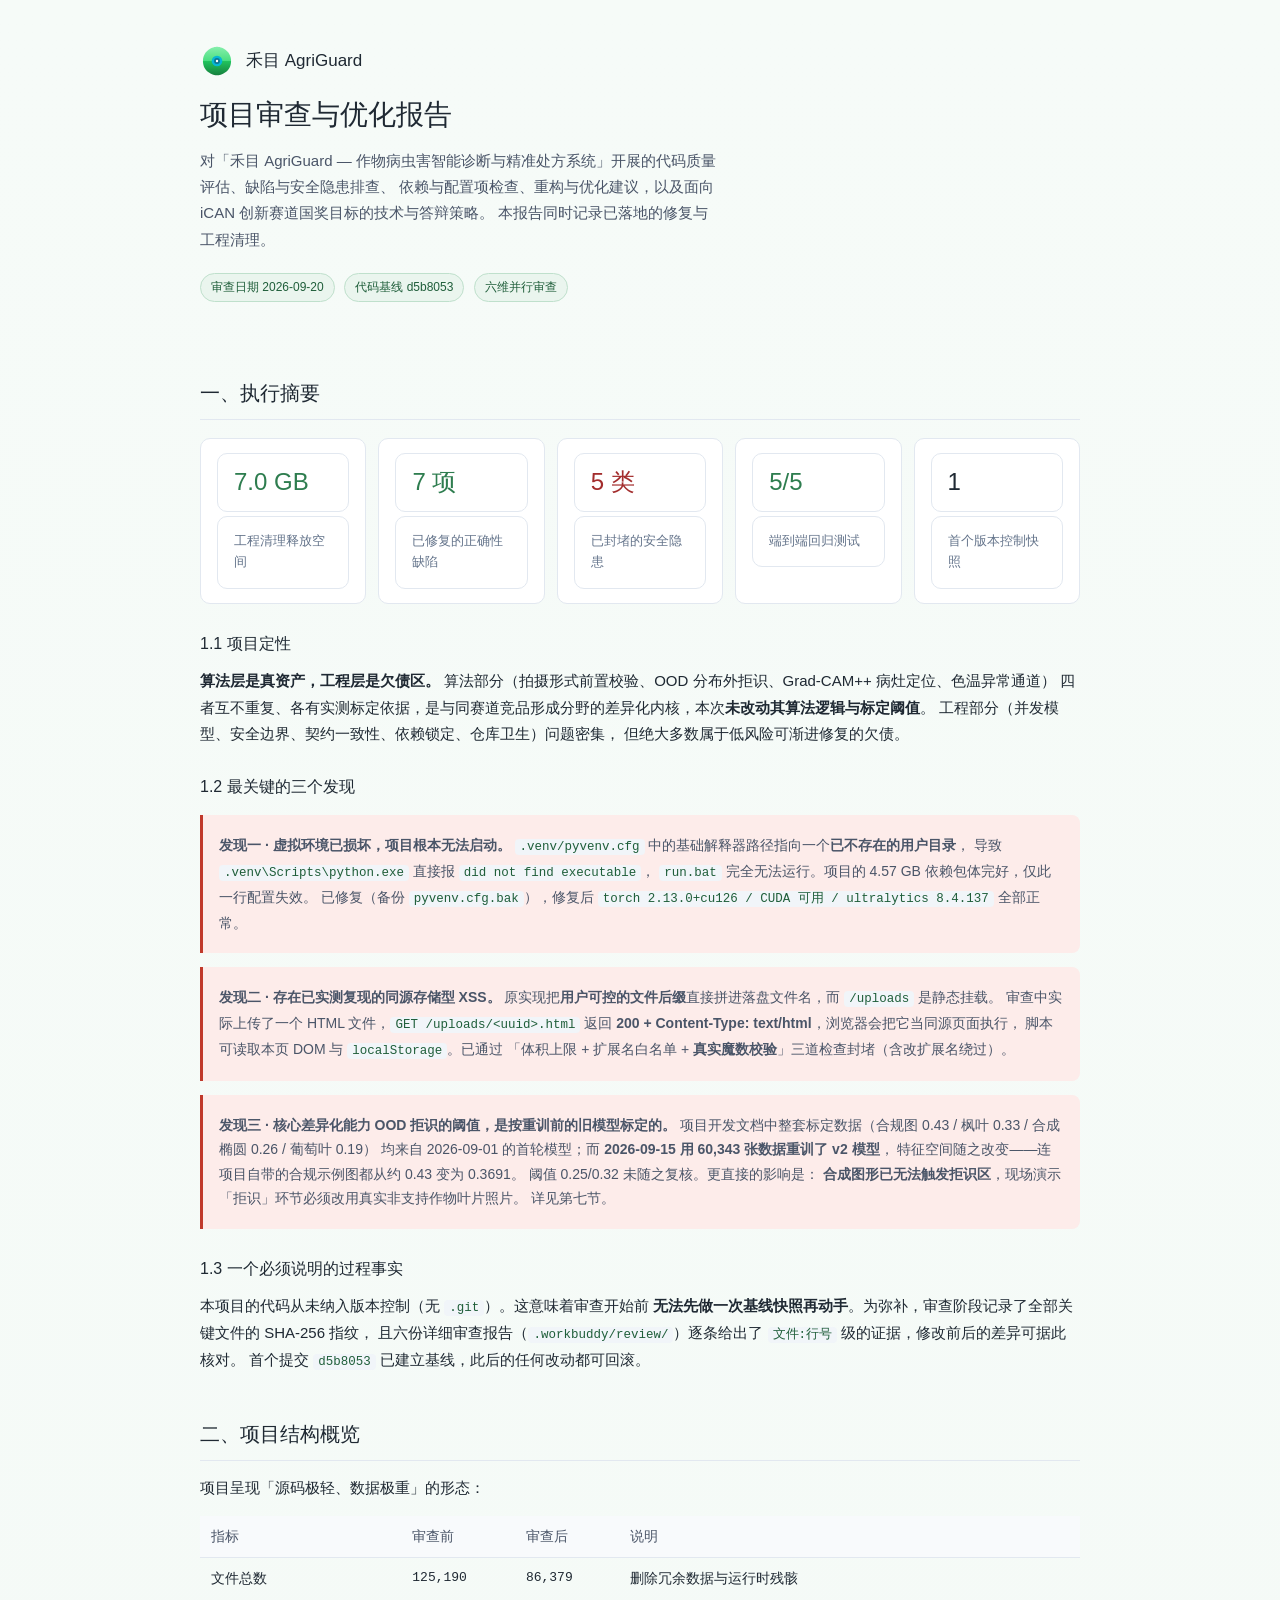
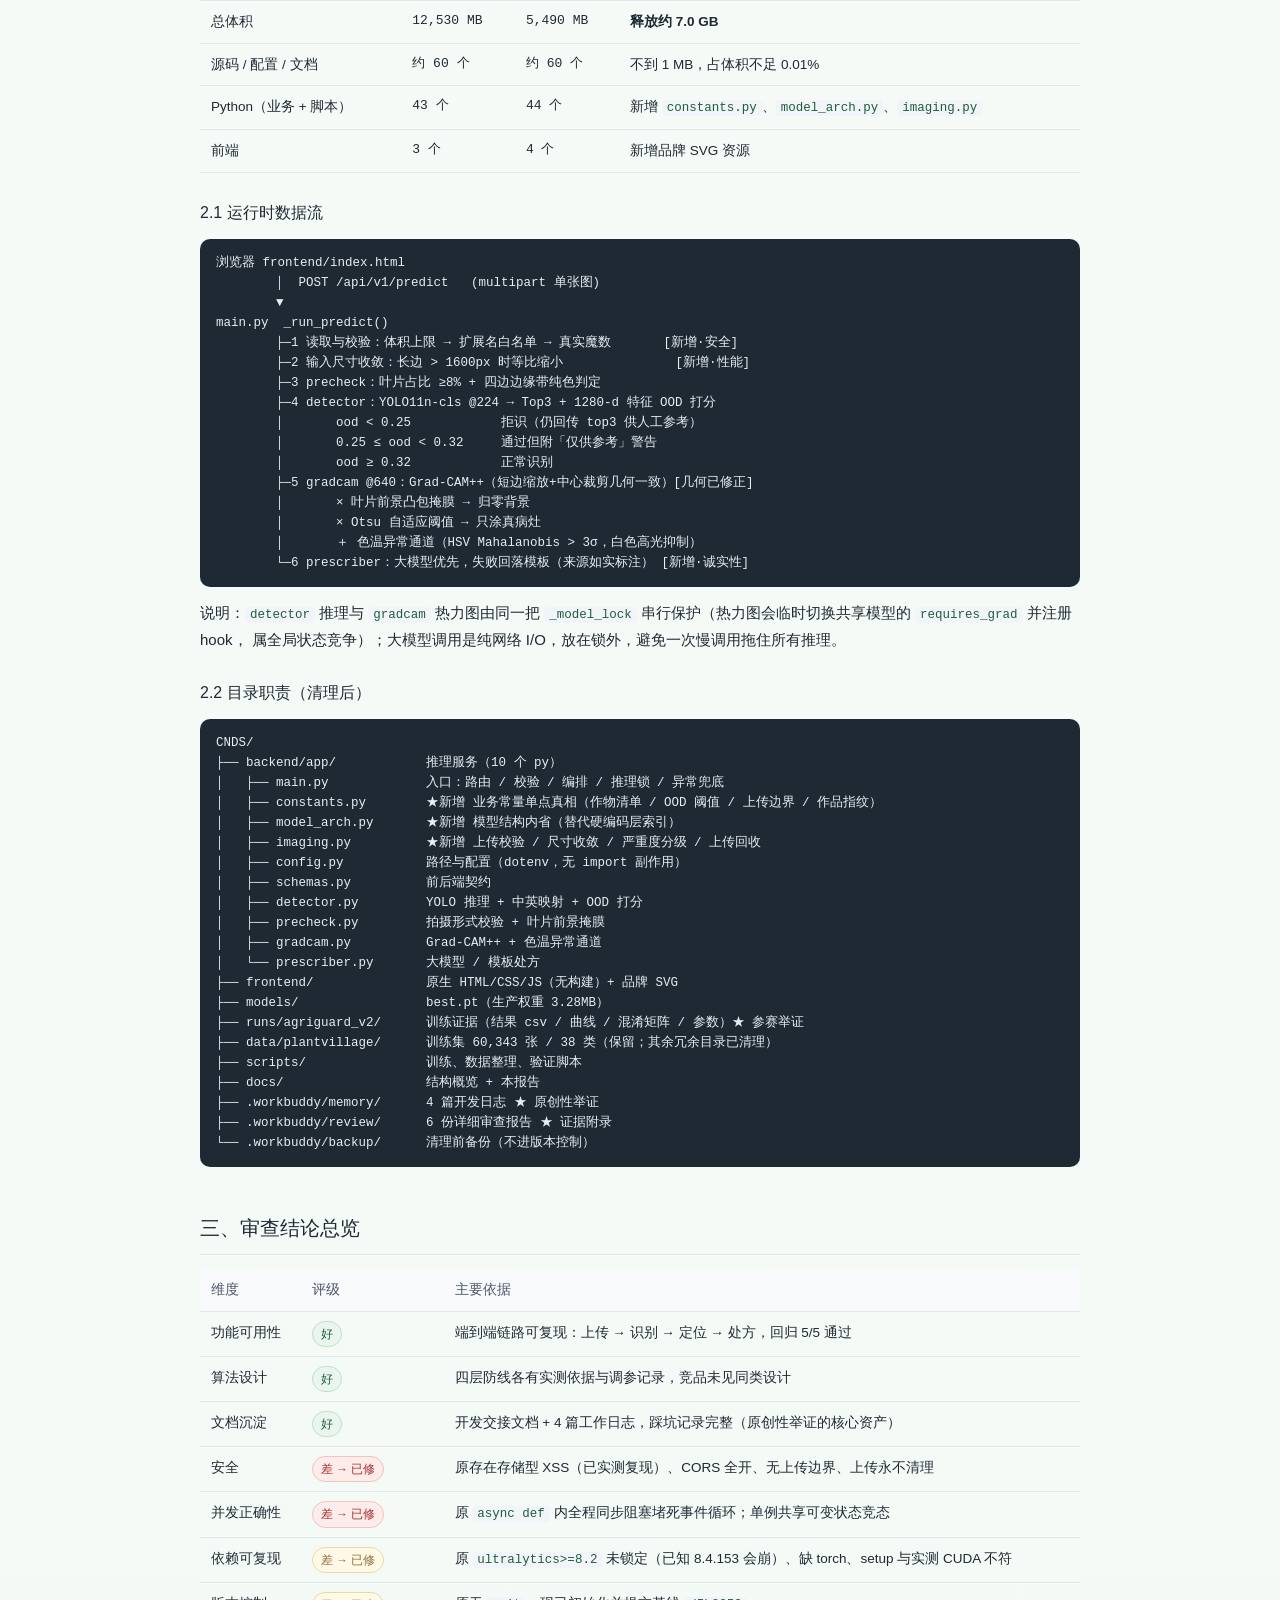
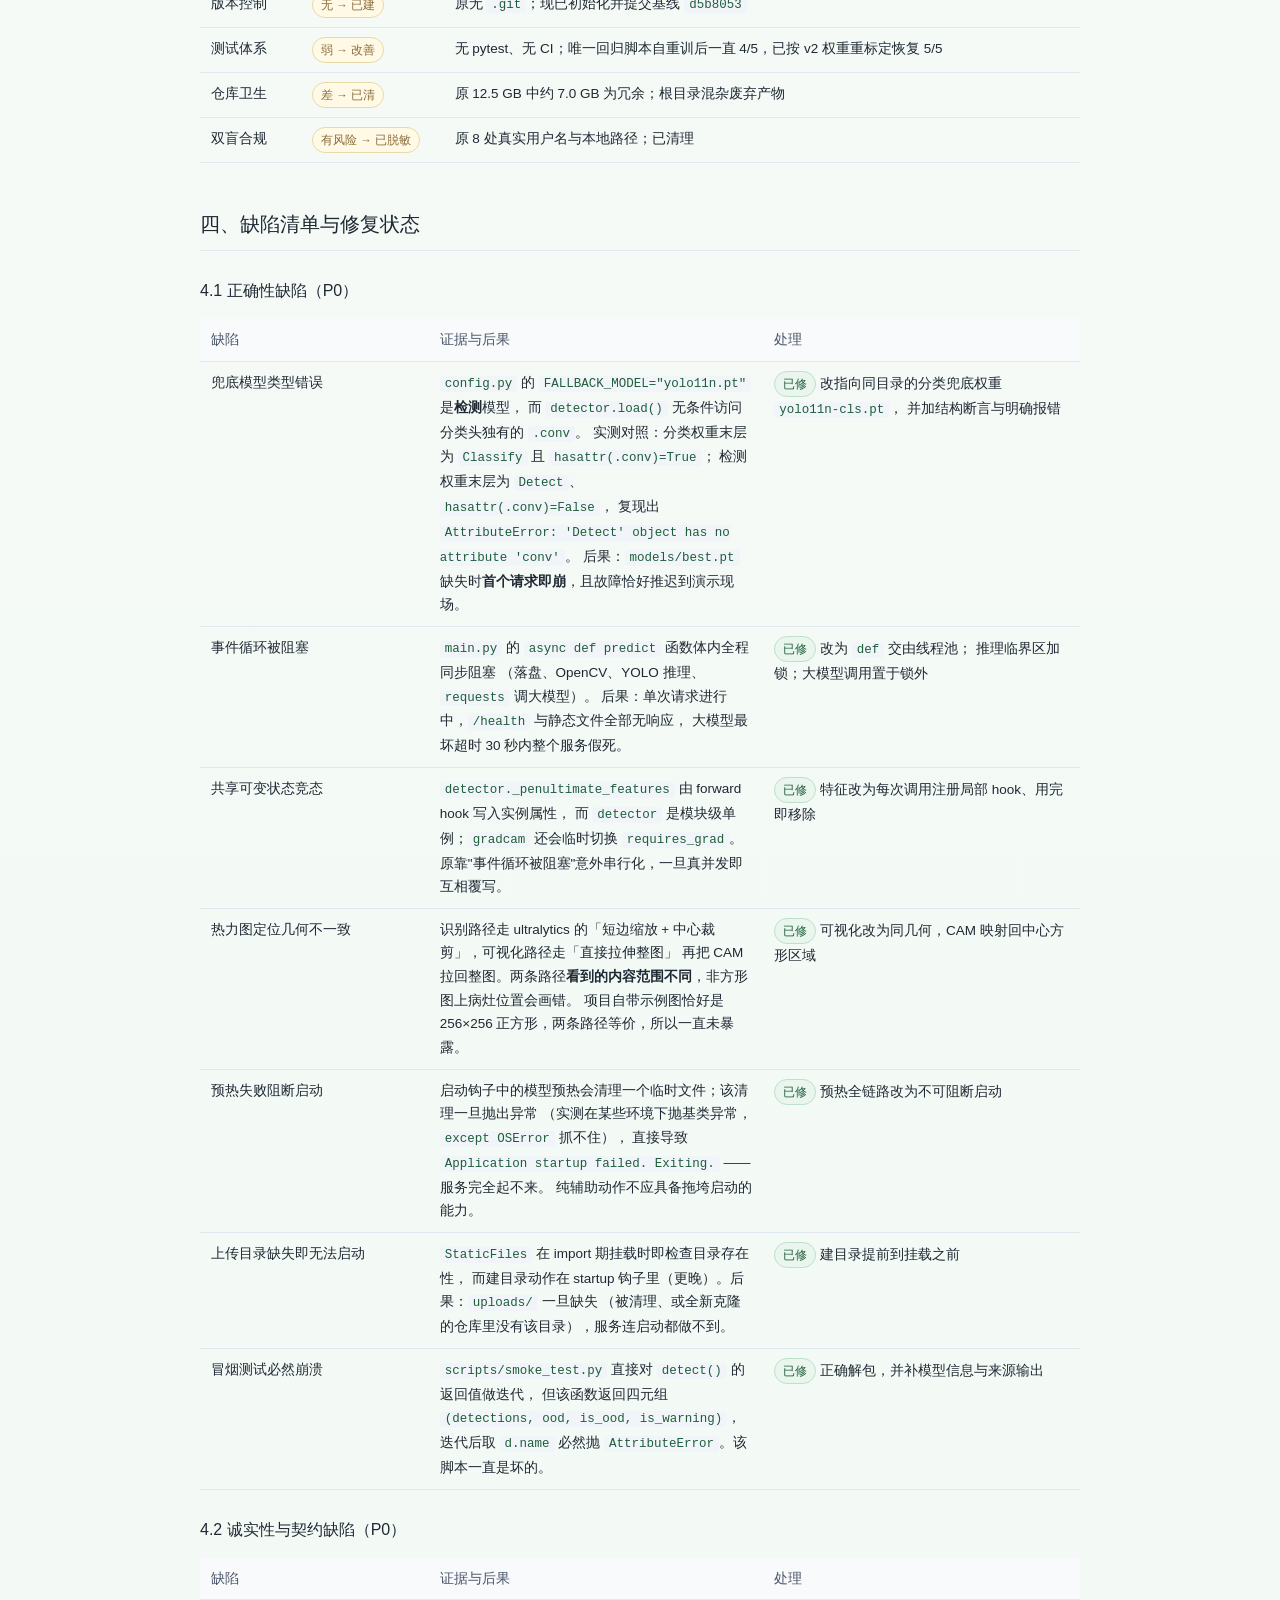
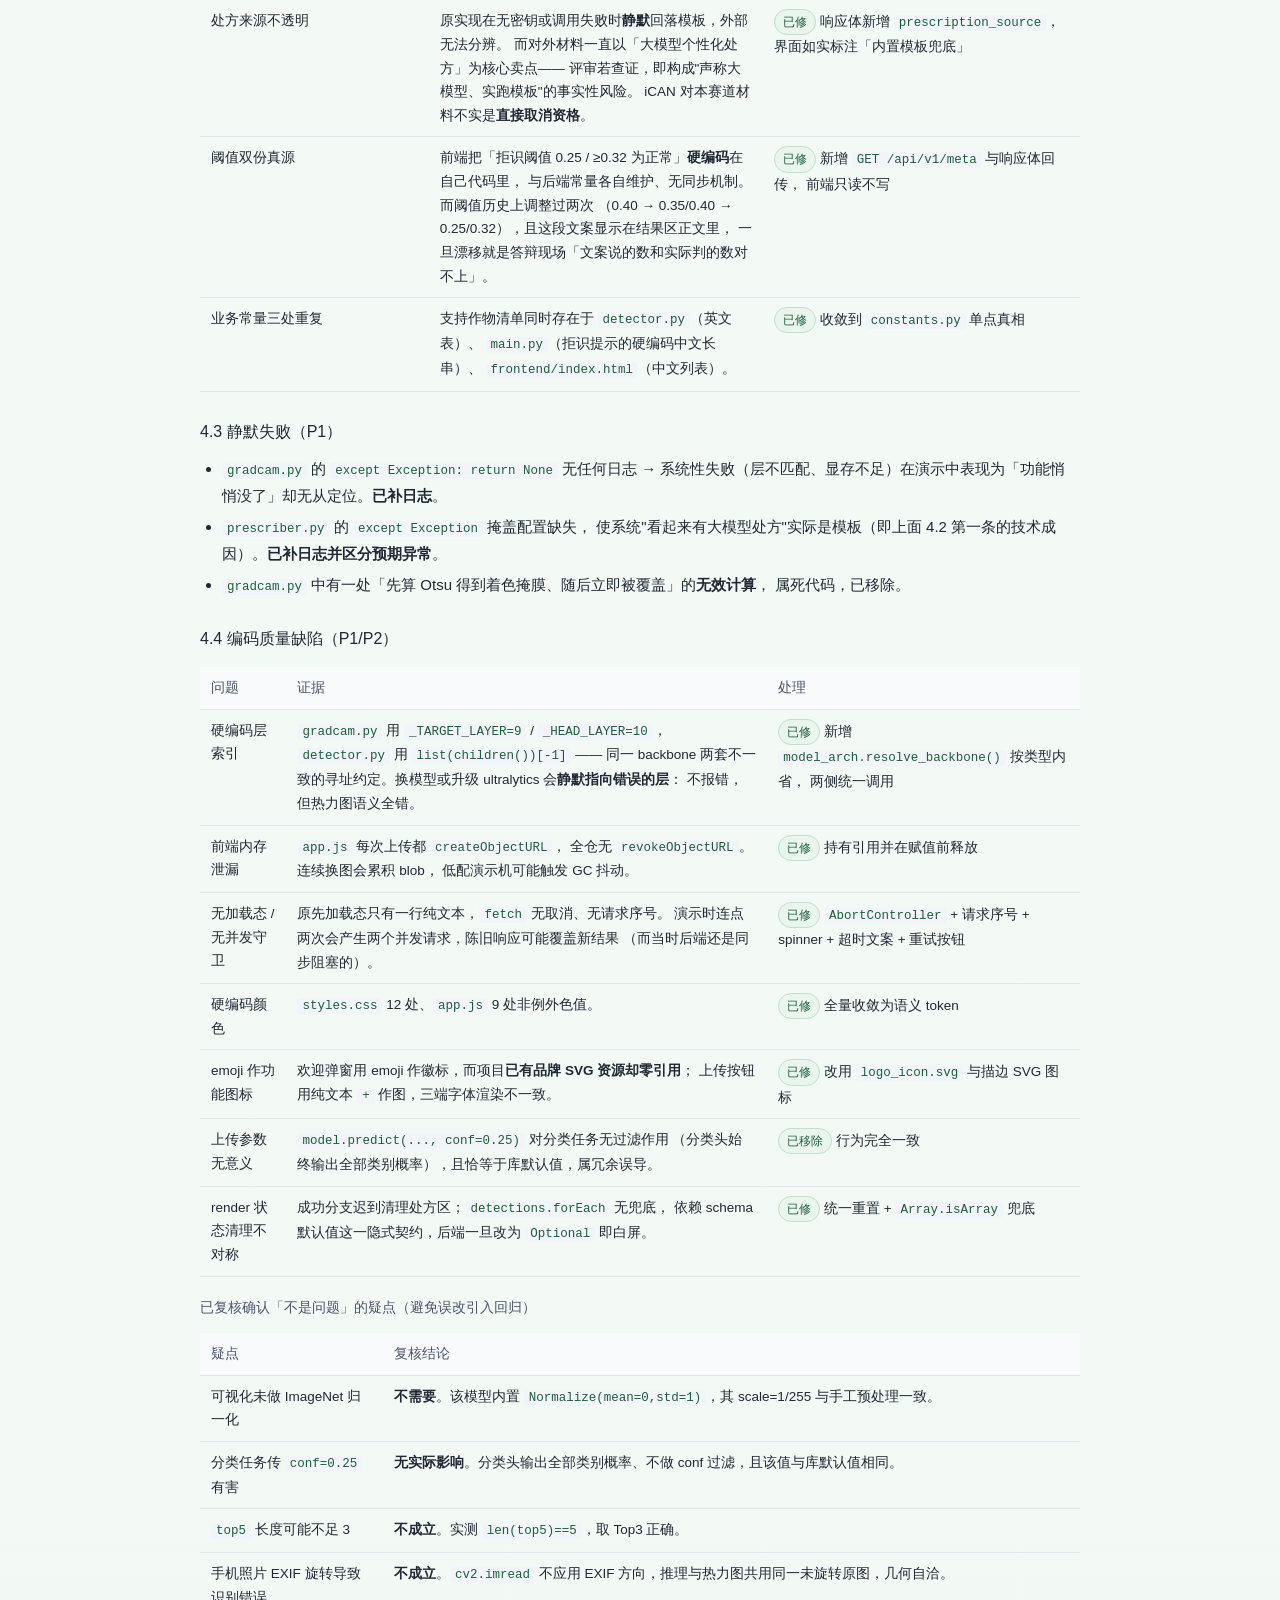
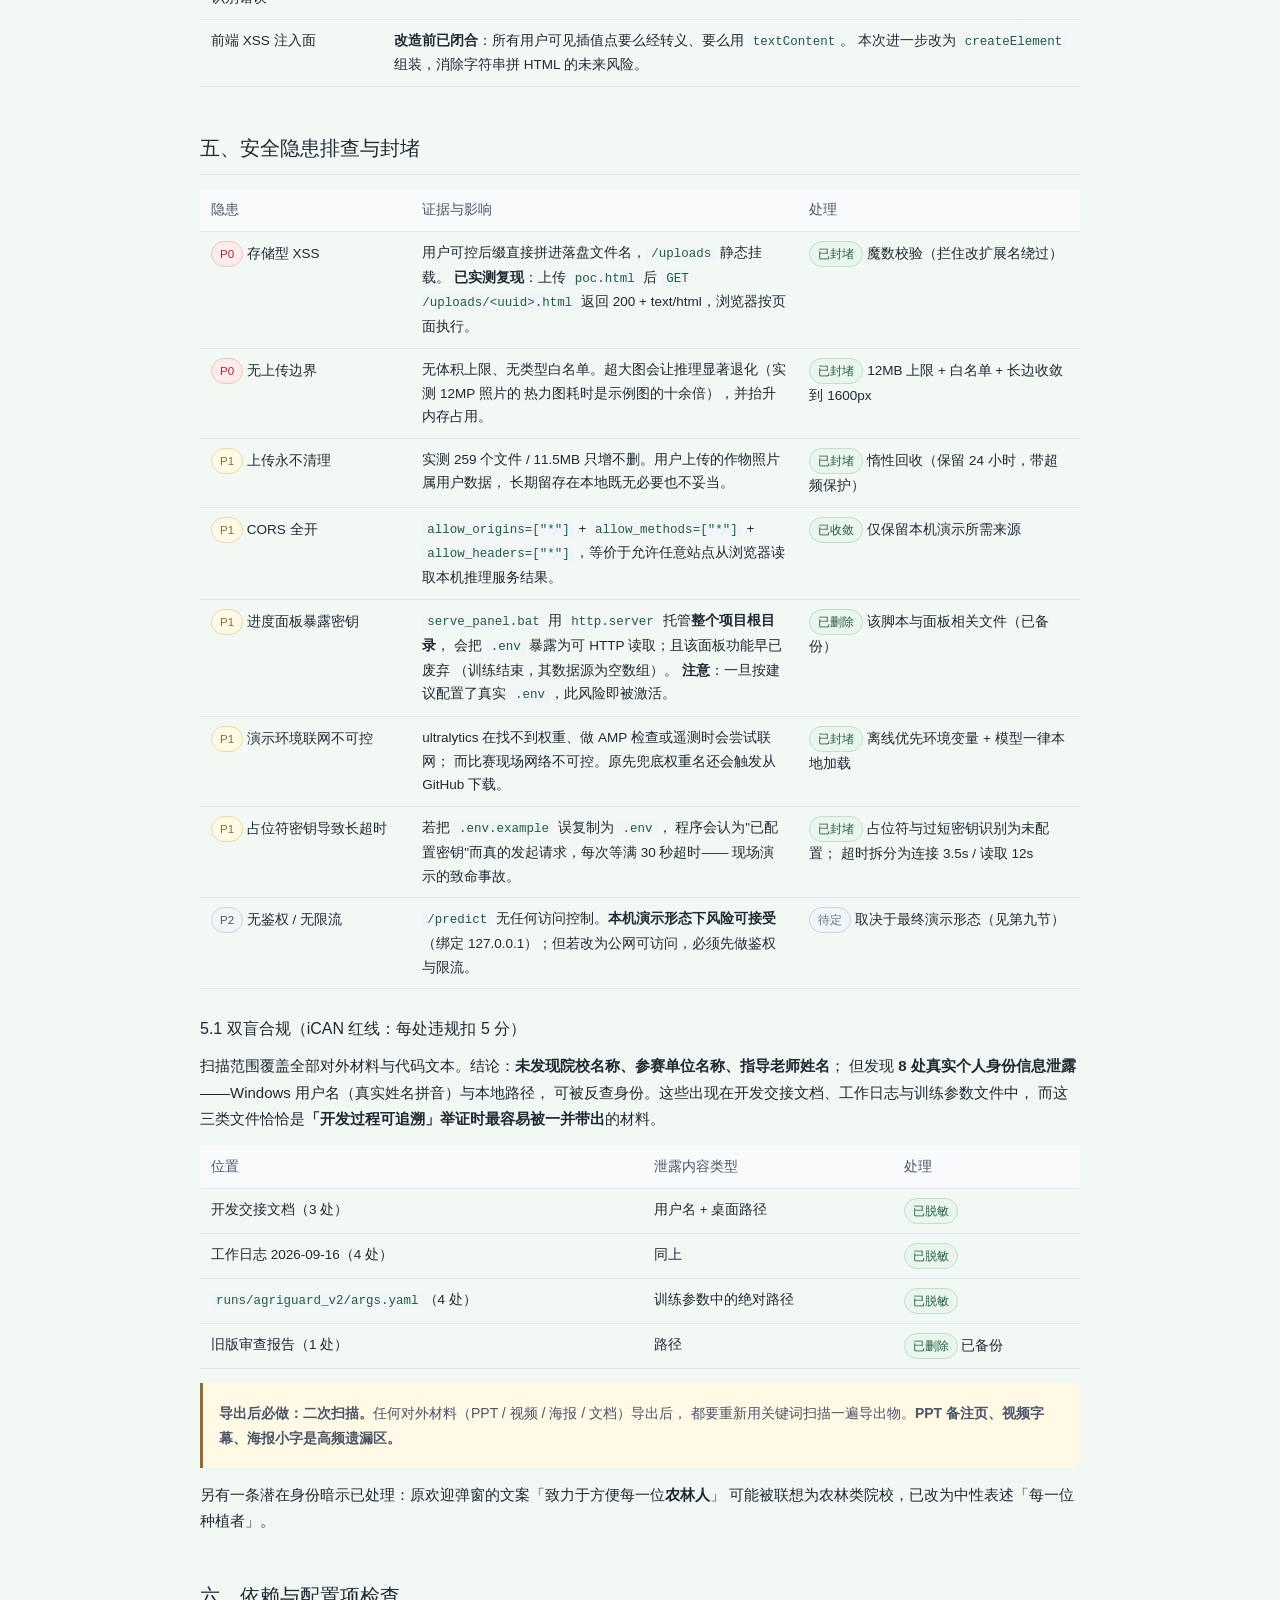
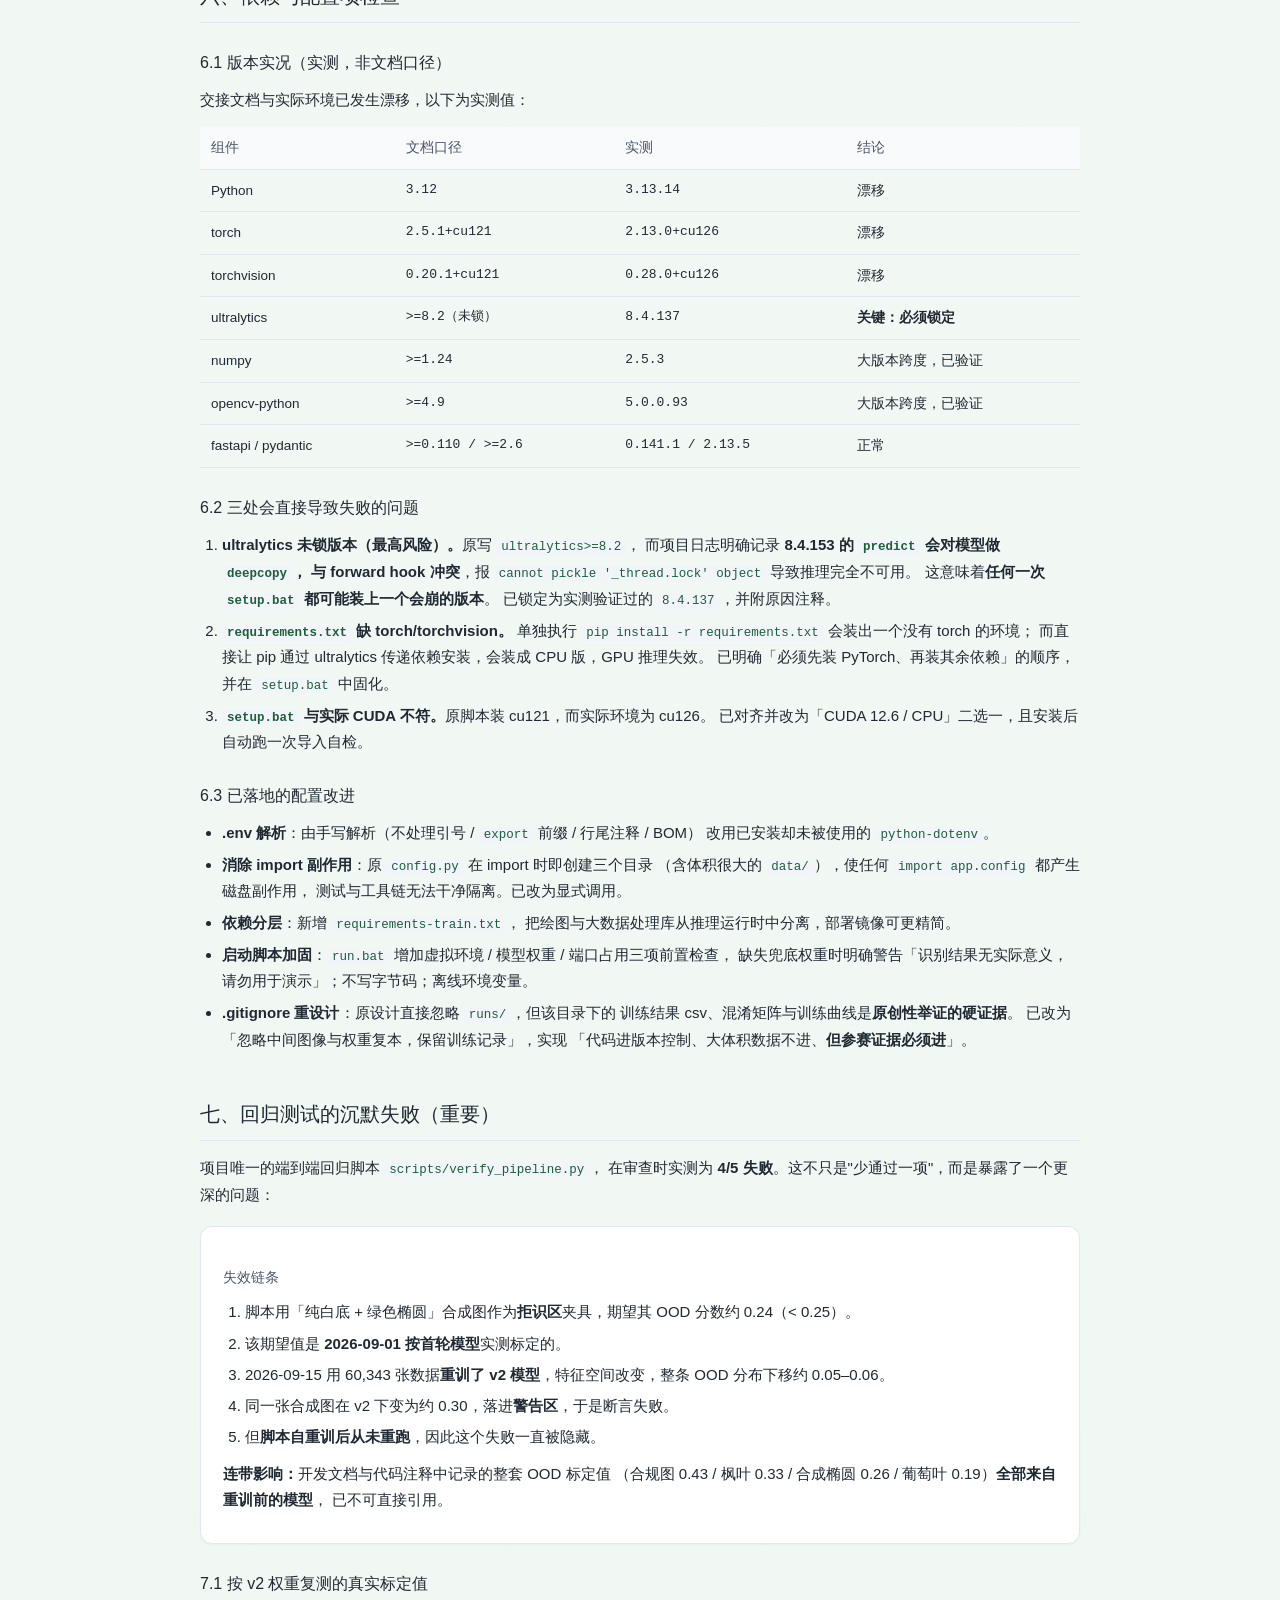
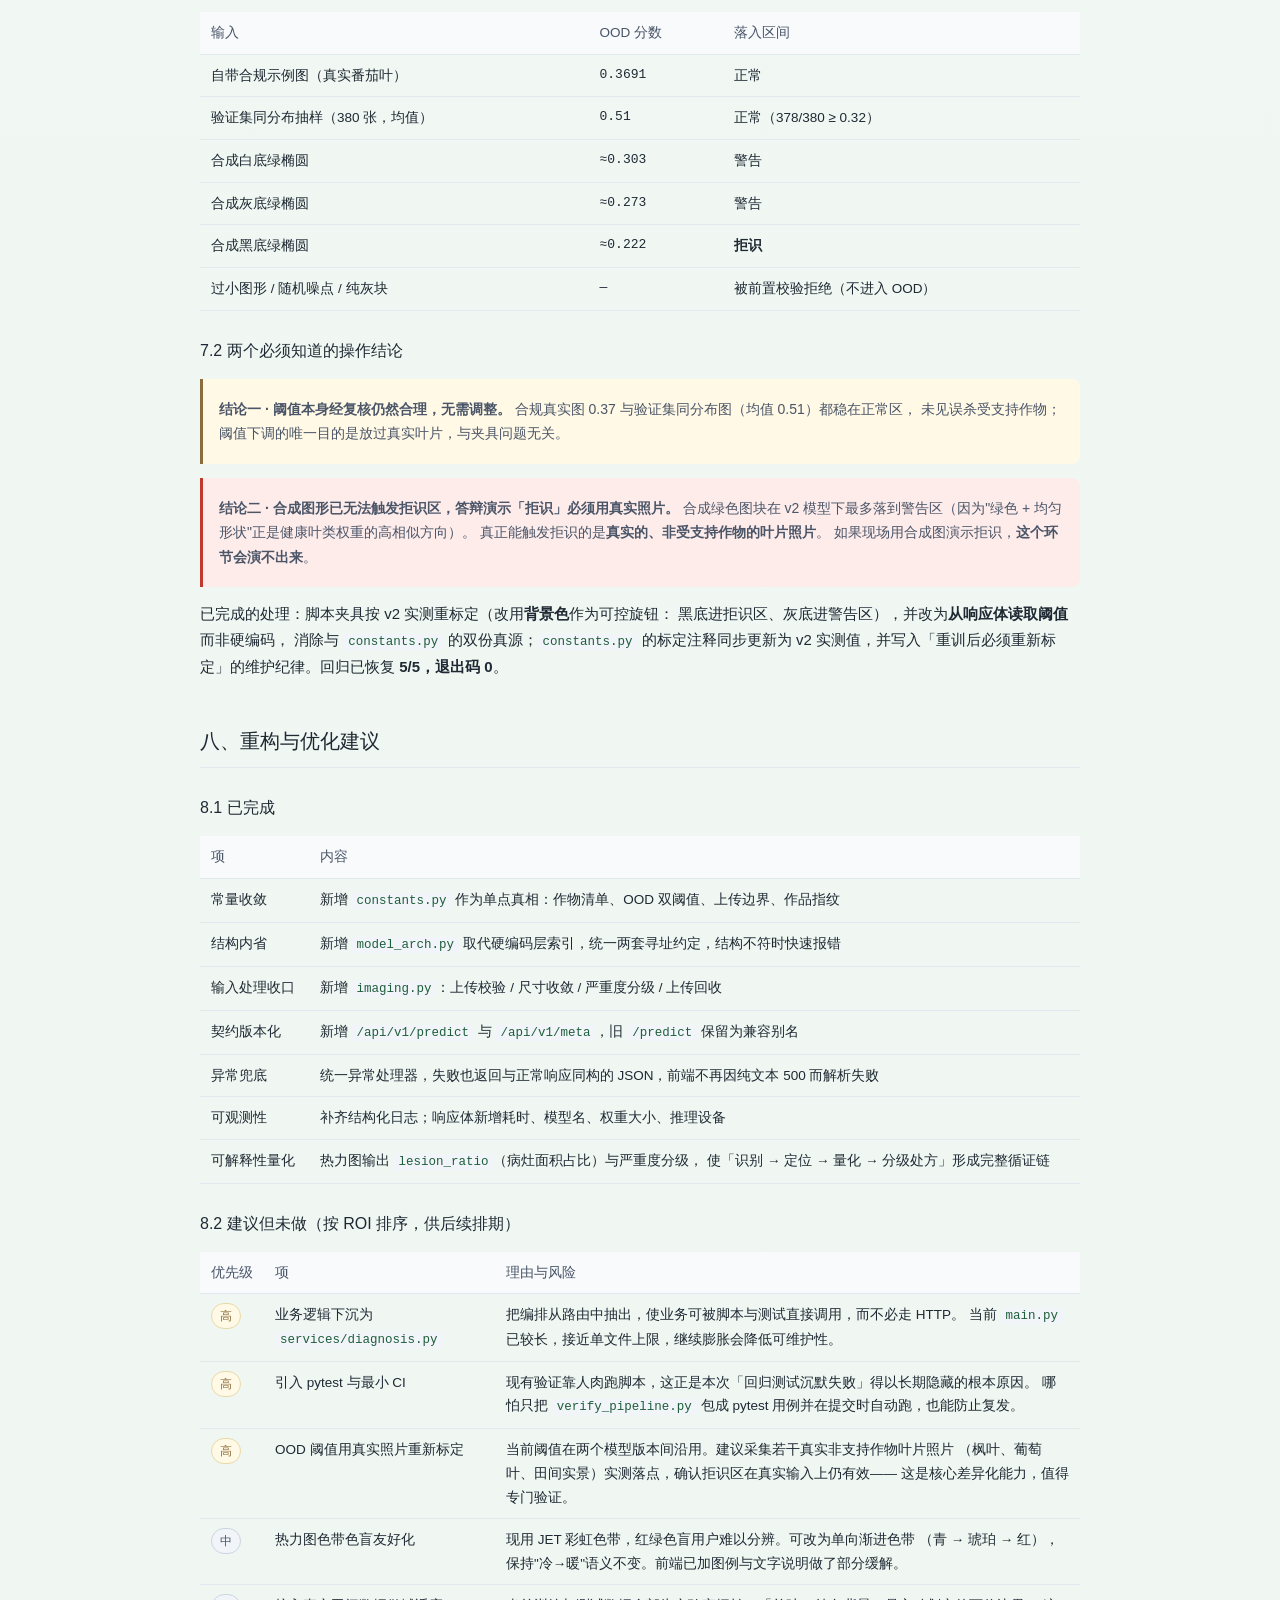
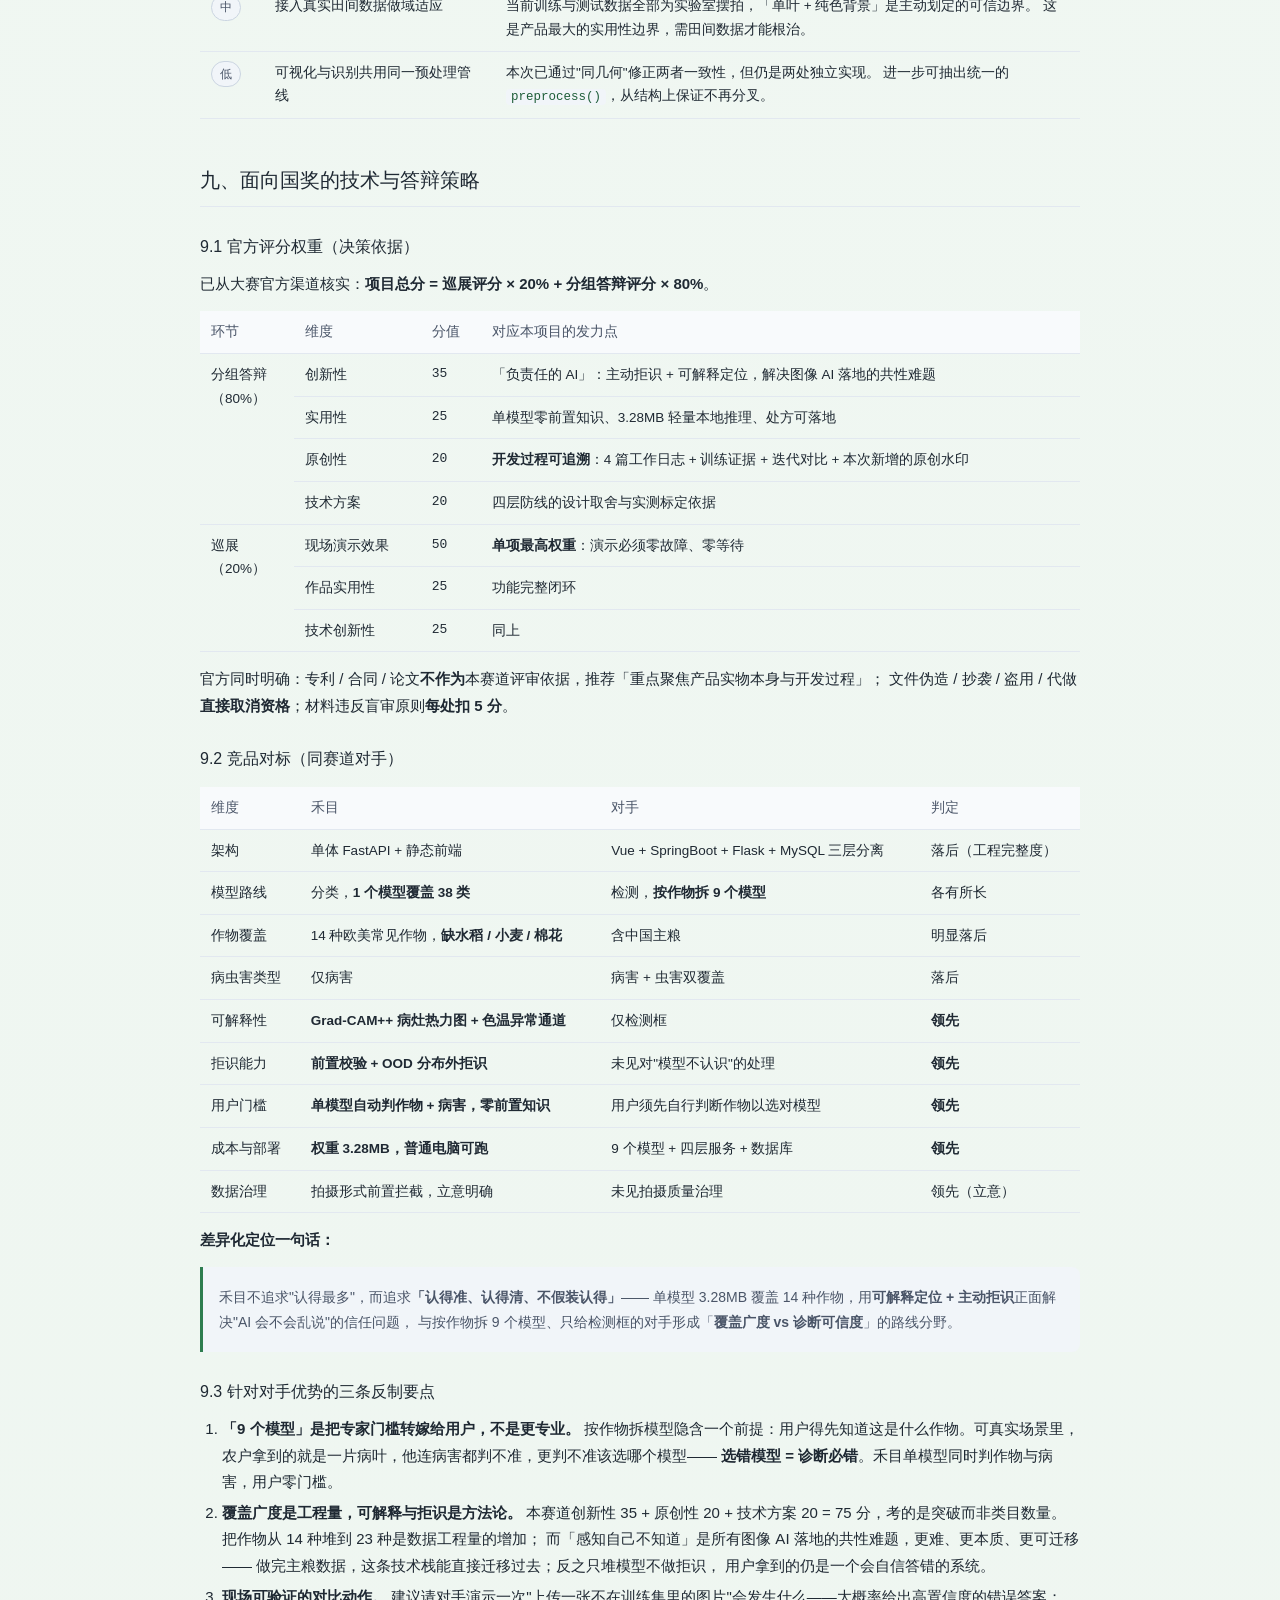
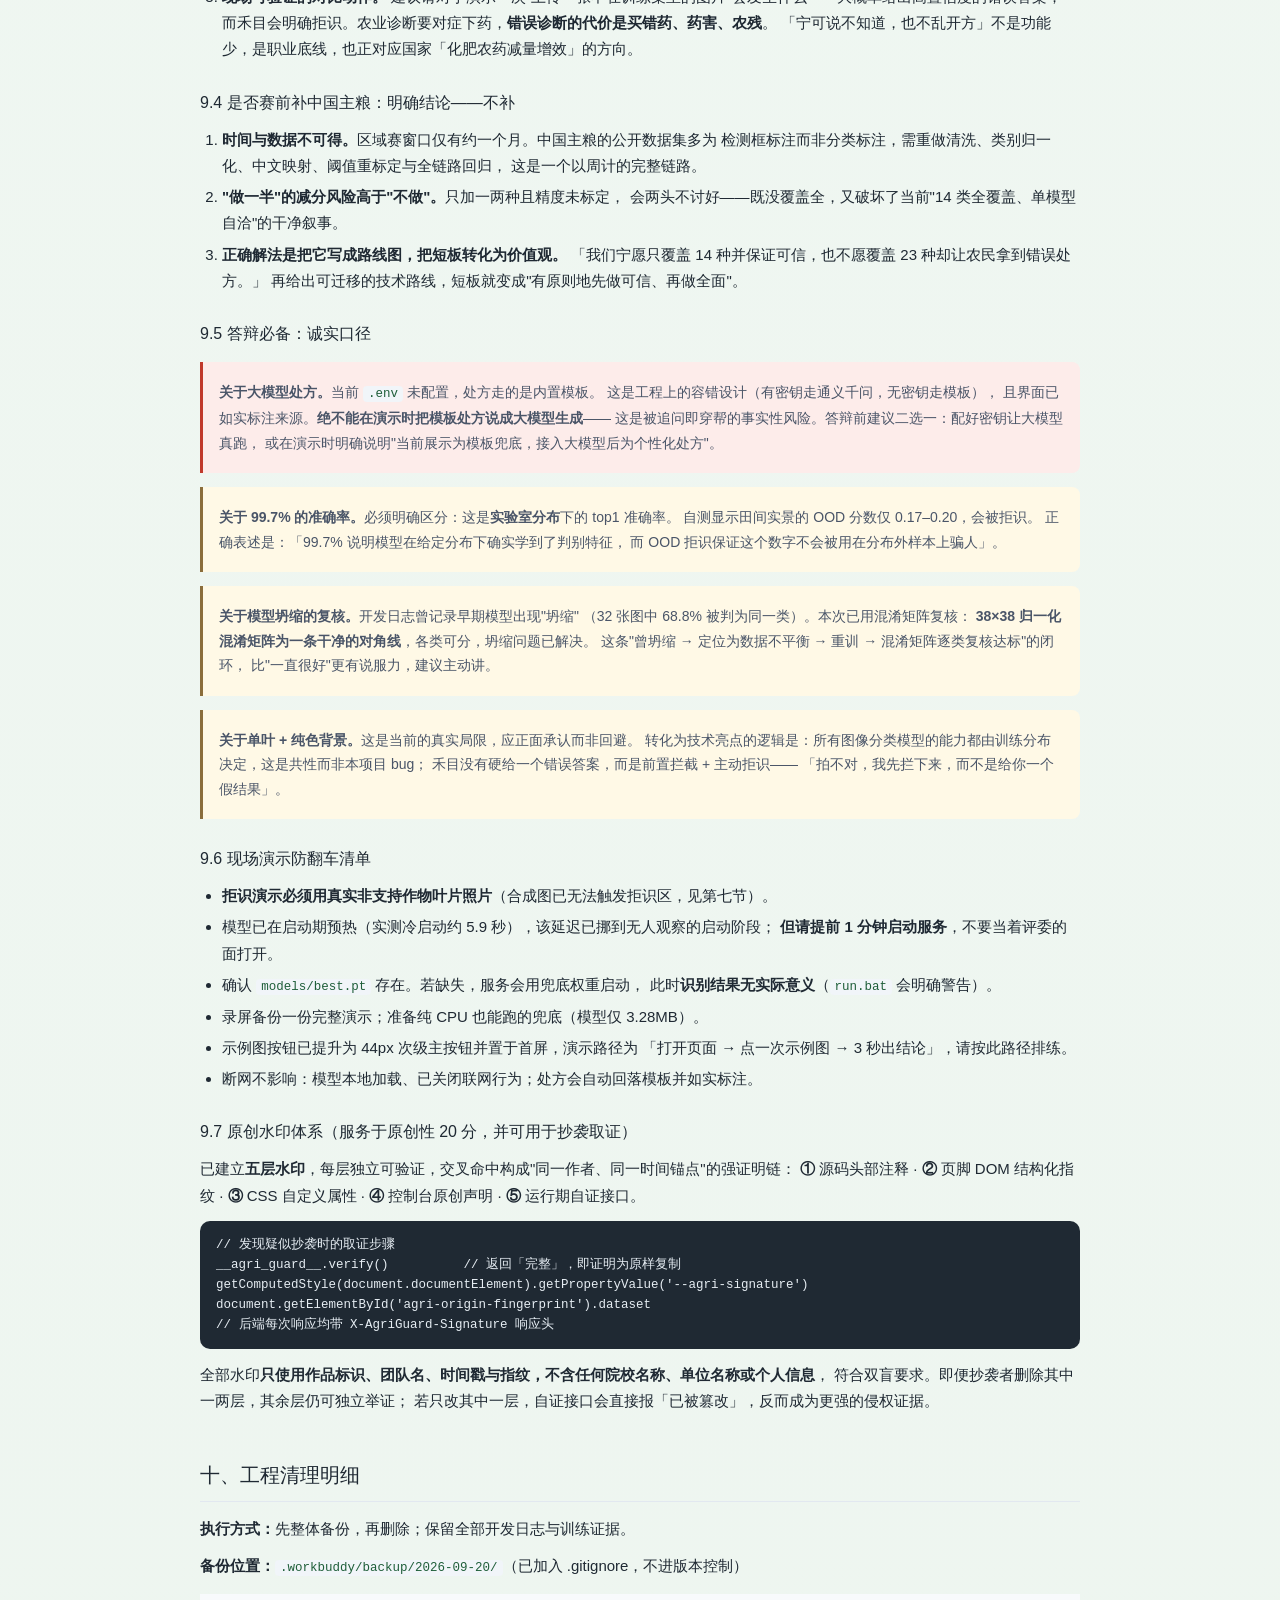
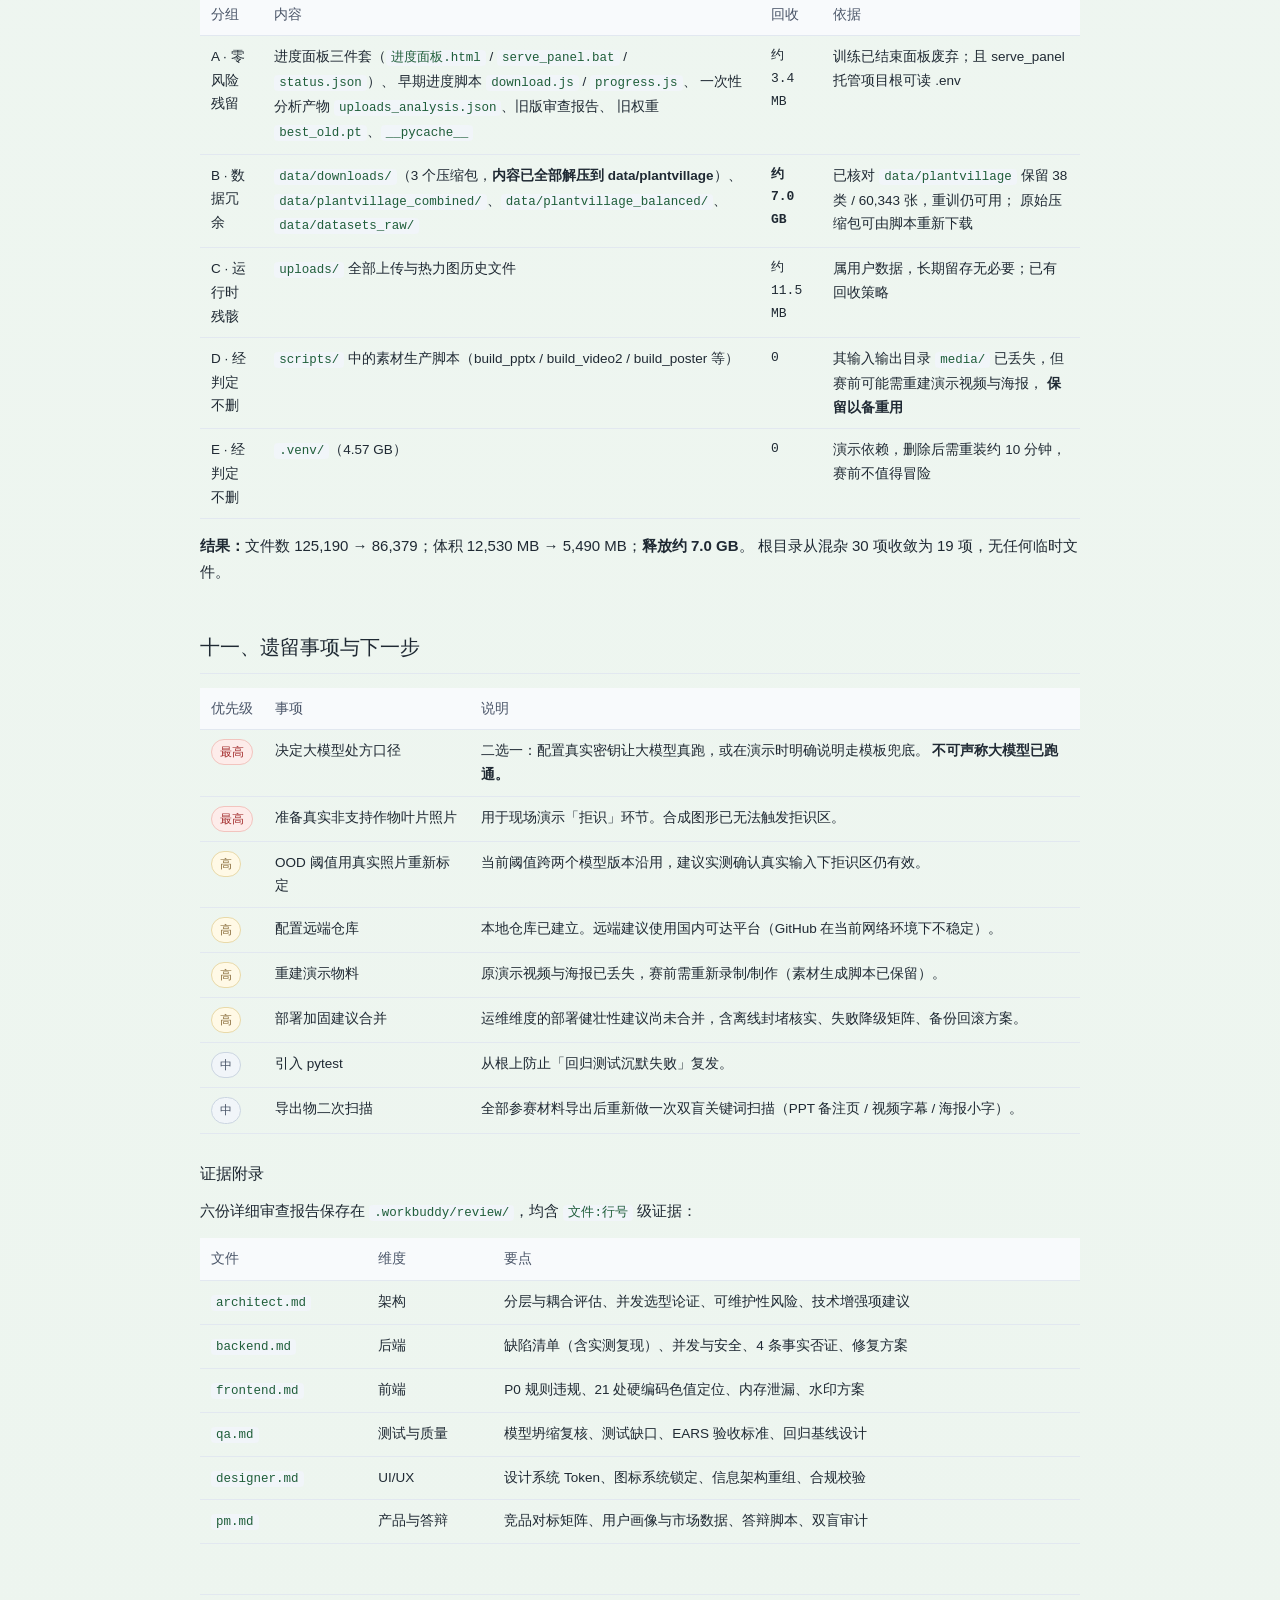
==== docs/项目审查与优化报告.html @ bf94dae5 "docs: 新增项目审查与优化报告（六维审查结论汇总） - docs/项目审查与优化报告.html：整合架构/后端/前端/QA/设计/产品六维审查结论，   覆盖执行摘要、结构概览、缺陷与安全排查、依" ====
<!DOCTYPE html>
<html lang="zh-CN">
<head>
<meta charset="UTF-8">
<title>禾目 AgriGuard · 项目审查与优化报告</title>
<meta name="viewport" content="width=device-width, initial-scale=1.0">
<style>
:root{
  --accent:#2E7D4F; --accent-dark:#1F5E3A; --accent-light:#EAF5EE; --accent-border:#BFE0CC;
  --teal:#0E7490; --teal-light:#E4F3F8;
  --text:#1F2933; --text-2:#4A5568; --text-3:#64748B;
  --line:#E2E8F0; --line-2:#CBD5E1;
  --surface:#FFFFFF; --surface-soft:#F8FAFC; --surface-ref:#F1F5F9;
  --danger:#C0392B; --danger-bg:#FDECEA; --danger-strong:#A32D2D;
  --warn:#8A6D3B; --warn-bg:#FFF9E6;
  --ok:#2E7D4F; --ok-bg:#EAF5EE;
  --radius:12px;
}
*{box-sizing:border-box}
body{
  margin:0; padding:0 0 60px;
  font-family:Inter,-apple-system,"PingFang SC","Microsoft YaHei",sans-serif;
  font-size:15px; line-height:1.75; color:var(--text);
  background:linear-gradient(180deg,#F6FBF8 0%,#EDF5EF 100%);
}
.wrap{width:min(920px,100%); margin:0 auto; padding:0 20px}
h1{font-size:28px;font-weight:500;line-height:1.35;margin:0}
h2{font-size:20px;font-weight:500;margin:44px 0 14px;padding-bottom:8px;border-bottom:1px solid var(--line)}
h3{font-size:16px;font-weight:500;margin:26px 0 10px}
h4{font-size:14px;font-weight:500;margin:18px 0 8px;color:var(--text-2)}
p{margin:10px 0}
ul,ol{margin:10px 0;padding-left:22px}
li{margin:5px 0}
code{font-family:"JetBrains Mono",Consolas,monospace;font-size:12.5px;background:var(--surface-ref);padding:1px 5px;border-radius:4px;color:var(--accent-dark)}
pre{background:#1F2933;color:#E6EDF3;padding:14px 16px;border-radius:10px;overflow-x:auto;font-size:12.5px;line-height:1.6}
pre code{background:none;color:inherit;padding:0}
header{padding:44px 0 20px}
.brand{display:flex;align-items:center;gap:12px;margin-bottom:18px}
.brand svg{display:block}
.brand-name{font-size:17px;font-weight:500}
.lead{color:var(--text-2);max-width:62ch;margin:14px 0 0}
.meta{margin-top:20px;font-size:13px;color:var(--text-3)}
.badge{display:inline-block;font-size:12px;padding:3px 10px;border-radius:999px;border:1px solid var(--accent-border);background:var(--accent-light);color:var(--accent-dark);margin-right:6px}
.card{background:var(--surface);border:1px solid var(--line);border-radius:var(--radius);padding:20px 22px;margin:18px 0;box-shadow:0 1px 2px rgba(31,41,51,.04)}
table{width:100%;border-collapse:collapse;margin:14px 0;font-size:13.5px}
th,td{text-align:left;padding:9px 11px;border-bottom:1px solid var(--line);vertical-align:top}
th{background:var(--surface-soft);font-weight:500;color:var(--text-2);white-space:nowrap}
tbody tr:hover{background:var(--surface-soft)}
.num{font-family:"JetBrains Mono",Consolas,monospace;font-variant-numeric:tabular-nums;font-size:13px}
.tag{display:inline-block;font-size:11.5px;padding:2px 8px;border-radius:999px;white-space:nowrap;font-weight:500}
.t-p0{background:var(--danger-bg);color:var(--danger-strong);border:1px solid #F2C4BE}
.t-p1{background:var(--warn-bg);color:var(--warn);border:1px solid #E8D9A8}
.t-p2{background:var(--surface-ref);color:var(--text-2);border:1px solid var(--line-2)}
.t-done{background:var(--ok-bg);color:var(--accent-dark);border:1px solid var(--accent-border)}
.t-open{background:var(--surface-ref);color:var(--text-3);border:1px solid var(--line-2)}
.kpi{display:grid;grid-template-columns:repeat(auto-fit,minmax(150px,1fr));gap:12px;margin:18px 0}
.kpi div{background:var(--surface);border:1px solid var(--line);border-radius:10px;padding:14px 16px}
.kpi .v{font-size:24px;font-weight:500;line-height:1.2;font-variant-numeric:tabular-nums}
.kpi .v.g{color:var(--accent)}
.kpi .v.r{color:var(--danger-strong)}
.kpi .l{font-size:12.5px;color:var(--text-3);margin-top:4px}
blockquote{margin:14px 0;padding:12px 16px;background:var(--surface-ref);border-left:3px solid var(--accent);border-radius:0 8px 8px 0;color:var(--text-2);font-size:14px}
blockquote.warn{background:var(--warn-bg);border-left-color:var(--warn)}
blockquote.danger{background:var(--danger-bg);border-left-color:var(--danger)}
blockquote p{margin:6px 0}
footer{margin-top:50px;padding-top:18px;border-top:1px solid var(--line);font-size:12.5px;color:var(--text-3);text-align:center}
.sr-only{position:absolute;width:1px;height:1px;overflow:hidden;clip:rect(0 0 0 0);white-space:nowrap}
</style>
</head>
<body>
<div class="wrap">

<header>
  <div class="brand">
    <svg width="34" height="34" viewBox="0 0 128 128" aria-hidden="true">
      <defs>
        <linearGradient id="rp-top" x1="0" y1="0" x2="0" y2="1"><stop offset="0" stop-color="#86EFAC"/><stop offset="1" stop-color="#4ADE80"/></linearGradient>
        <linearGradient id="rp-bot" x1="0" y1="0" x2="0" y2="1"><stop offset="0" stop-color="#22C55E"/><stop offset="1" stop-color="#15803D"/></linearGradient>
      </defs>
      <path d="M11 64 C 11 22, 50 10, 64 10 C 78 10, 117 22, 117 64 L 64 64 Z" fill="url(#rp-top)"/>
      <path d="M11 64 C 11 106, 50 118, 64 118 C 78 118, 117 106, 117 64 L 64 64 Z" fill="url(#rp-bot)"/>
      <circle cx="64" cy="64" r="20" fill="#06B6D4"/><circle cx="64" cy="64" r="11" fill="#0E7490"/><circle cx="64" cy="64" r="4.5" fill="#FFF"/>
    </svg>
    <span class="brand-name">禾目 AgriGuard</span>
  </div>
  <h1>项目审查与优化报告</h1>
  <p class="lead">
    对「禾目 AgriGuard — 作物病虫害智能诊断与精准处方系统」开展的代码质量评估、缺陷与安全隐患排查、
    依赖与配置项检查、重构与优化建议，以及面向 iCAN 创新赛道国奖目标的技术与答辩策略。
    本报告同时记录已落地的修复与工程清理。
  </p>
  <p class="meta">
    <span class="badge">审查日期 2026-09-20</span>
    <span class="badge">代码基线 d5b8053</span>
    <span class="badge">六维并行审查</span>
  </p>
</header>

<!-- ============================================================ -->
<h2>一、执行摘要</h2>

<div class="kpi">
  <div><div class="v g">7.0 GB</div><div class="l">工程清理释放空间</div></div>
  <div><div class="v g">7 项</div><div class="l">已修复的正确性缺陷</div></div>
  <div><div class="v r">5 类</div><div class="l">已封堵的安全隐患</div></div>
  <div><div class="v g">5/5</div><div class="l">端到端回归测试</div></div>
  <div><div class="v">1</div><div class="l">首个版本控制快照</div></div>
</div>

<h3>1.1 项目定性</h3>
<p>
  <b>算法层是真资产，工程层是欠债区。</b>
  算法部分（拍摄形式前置校验、OOD 分布外拒识、Grad-CAM++ 病灶定位、色温异常通道）
  四者互不重复、各有实测标定依据，是与同赛道竞品形成分野的差异化内核，本次<b>未改动其算法逻辑与标定阈值</b>。
  工程部分（并发模型、安全边界、契约一致性、依赖锁定、仓库卫生）问题密集，
  但绝大多数属于低风险可渐进修复的欠债。
</p>

<h3>1.2 最关键的三个发现</h3>

<blockquote class="danger">
  <p><b>发现一 · 虚拟环境已损坏，项目根本无法启动。</b>
  <code>.venv/pyvenv.cfg</code> 中的基础解释器路径指向一个<b>已不存在的用户目录</b>，
  导致 <code>.venv\Scripts\python.exe</code> 直接报 <code>did not find executable</code>，
  <code>run.bat</code> 完全无法运行。项目的 4.57 GB 依赖包体完好，仅此一行配置失效。
  已修复（备份 <code>pyvenv.cfg.bak</code>），修复后
  <code>torch 2.13.0+cu126 / CUDA 可用 / ultralytics 8.4.137</code> 全部正常。</p>
</blockquote>

<blockquote class="danger">
  <p><b>发现二 · 存在已实测复现的同源存储型 XSS。</b>
  原实现把<b>用户可控的文件后缀</b>直接拼进落盘文件名，而 <code>/uploads</code> 是静态挂载。
  审查中实际上传了一个 HTML 文件，<code>GET /uploads/&lt;uuid&gt;.html</code>
  返回 <b>200 + Content-Type: text/html</b>，浏览器会把它当同源页面执行，
  脚本可读取本页 DOM 与 <code>localStorage</code>。已通过
  「体积上限 + 扩展名白名单 + <b>真实魔数校验</b>」三道检查封堵（含改扩展名绕过）。</p>
</blockquote>

<blockquote class="danger">
  <p><b>发现三 · 核心差异化能力 OOD 拒识的阈值，是按重训前的旧模型标定的。</b>
  项目开发文档中整套标定数据（合规图 0.43 / 枫叶 0.33 / 合成椭圆 0.26 / 葡萄叶 0.19）
  均来自 2026-09-01 的首轮模型；而 <b>2026-09-15 用 60,343 张数据重训了 v2 模型</b>，
  特征空间随之改变——连项目自带的合规示例图都从约 0.43 变为 0.3691。
  阈值 0.25/0.32 未随之复核。更直接的影响是：
  <b>合成图形已无法触发拒识区</b>，现场演示「拒识」环节必须改用真实非支持作物叶片照片。
  详见第七节。</p>
</blockquote>

<h3>1.3 一个必须说明的过程事实</h3>
<p>
  本项目的代码从未纳入版本控制（无 <code>.git</code>）。这意味着审查开始前
  <b>无法先做一次基线快照再动手</b>。为弥补，审查阶段记录了全部关键文件的 SHA-256 指纹，
  且六份详细审查报告（<code>.workbuddy/review/</code>）逐条给出了
  <code>文件:行号</code> 级的证据，修改前后的差异可据此核对。
  首个提交 <code>d5b8053</code> 已建立基线，此后的任何改动都可回滚。
</p>

<!-- ============================================================ -->
<h2>二、项目结构概览</h2>

<p>项目呈现「源码极轻、数据极重」的形态：</p>

<table>
  <thead><tr><th>指标</th><th>审查前</th><th>审查后</th><th>说明</th></tr></thead>
  <tbody>
    <tr><td>文件总数</td><td class="num">125,190</td><td class="num">86,379</td><td>删除冗余数据与运行时残骸</td></tr>
    <tr><td>总体积</td><td class="num">12,530 MB</td><td class="num">5,490 MB</td><td><b>释放约 7.0 GB</b></td></tr>
    <tr><td>源码 / 配置 / 文档</td><td class="num">约 60 个</td><td class="num">约 60 个</td><td>不到 1 MB，占体积不足 0.01%</td></tr>
    <tr><td>Python（业务 + 脚本）</td><td class="num">43 个</td><td class="num">44 个</td><td>新增 <code>constants.py</code>、<code>model_arch.py</code>、<code>imaging.py</code></td></tr>
    <tr><td>前端</td><td class="num">3 个</td><td class="num">4 个</td><td>新增品牌 SVG 资源</td></tr>
  </tbody>
</table>

<h3>2.1 运行时数据流</h3>
<pre><code>浏览器 frontend/index.html
        │  POST /api/v1/predict   (multipart 单张图)
        ▼
main.py  _run_predict()
        ├─1 读取与校验：体积上限 → 扩展名白名单 → 真实魔数       [新增·安全]
        ├─2 输入尺寸收敛：长边 > 1600px 时等比缩小               [新增·性能]
        ├─3 precheck：叶片占比 ≥8% + 四边边缘带纯色判定
        ├─4 detector：YOLO11n-cls @224 → Top3 + 1280-d 特征 OOD 打分
        │       ood < 0.25            拒识（仍回传 top3 供人工参考）
        │       0.25 ≤ ood < 0.32     通过但附「仅供参考」警告
        │       ood ≥ 0.32            正常识别
        ├─5 gradcam @640：Grad-CAM++（短边缩放+中心裁剪几何一致）[几何已修正]
        │       × 叶片前景凸包掩膜 → 归零背景
        │       × Otsu 自适应阈值 → 只涂真病灶
        │       ＋ 色温异常通道（HSV Mahalanobis > 3σ，白色高光抑制）
        └─6 prescriber：大模型优先，失败回落模板（来源如实标注） [新增·诚实性]</code></pre>
<p>
  说明：<code>detector</code> 推理与 <code>gradcam</code> 热力图由同一把 <code>_model_lock</code>
  串行保护（热力图会临时切换共享模型的 <code>requires_grad</code> 并注册 hook，
  属全局状态竞争）；大模型调用是纯网络 I/O，放在锁外，避免一次慢调用拖住所有推理。
</p>

<h3>2.2 目录职责（清理后）</h3>
<pre><code>CNDS/
├── backend/app/            推理服务（10 个 py）
│   ├── main.py             入口：路由 / 校验 / 编排 / 推理锁 / 异常兜底
│   ├── constants.py        ★新增 业务常量单点真相（作物清单 / OOD 阈值 / 上传边界 / 作品指纹）
│   ├── model_arch.py       ★新增 模型结构内省（替代硬编码层索引）
│   ├── imaging.py          ★新增 上传校验 / 尺寸收敛 / 严重度分级 / 上传回收
│   ├── config.py           路径与配置（dotenv，无 import 副作用）
│   ├── schemas.py          前后端契约
│   ├── detector.py         YOLO 推理 + 中英映射 + OOD 打分
│   ├── precheck.py         拍摄形式校验 + 叶片前景掩膜
│   ├── gradcam.py          Grad-CAM++ + 色温异常通道
│   └── prescriber.py       大模型 / 模板处方
├── frontend/               原生 HTML/CSS/JS（无构建）+ 品牌 SVG
├── models/                 best.pt（生产权重 3.28MB）
├── runs/agriguard_v2/      训练证据（结果 csv / 曲线 / 混淆矩阵 / 参数）★ 参赛举证
├── data/plantvillage/      训练集 60,343 张 / 38 类（保留；其余冗余目录已清理）
├── scripts/                训练、数据整理、验证脚本
├── docs/                   结构概览 + 本报告
├── .workbuddy/memory/      4 篇开发日志 ★ 原创性举证
├── .workbuddy/review/      6 份详细审查报告 ★ 证据附录
└── .workbuddy/backup/      清理前备份（不进版本控制）</code></pre>

<!-- ============================================================ -->
<h2>三、审查结论总览</h2>

<table>
  <thead><tr><th>维度</th><th>评级</th><th>主要依据</th></tr></thead>
  <tbody>
    <tr><td>功能可用性</td><td><span class="tag t-done">好</span></td><td>端到端链路可复现：上传 → 识别 → 定位 → 处方，回归 5/5 通过</td></tr>
    <tr><td>算法设计</td><td><span class="tag t-done">好</span></td><td>四层防线各有实测依据与调参记录，竞品未见同类设计</td></tr>
    <tr><td>文档沉淀</td><td><span class="tag t-done">好</span></td><td>开发交接文档 + 4 篇工作日志，踩坑记录完整（原创性举证的核心资产）</td></tr>
    <tr><td>安全</td><td><span class="tag t-p0">差 → 已修</span></td><td>原存在存储型 XSS（已实测复现）、CORS 全开、无上传边界、上传永不清理</td></tr>
    <tr><td>并发正确性</td><td><span class="tag t-p0">差 → 已修</span></td><td>原 <code>async def</code> 内全程同步阻塞堵死事件循环；单例共享可变状态竞态</td></tr>
    <tr><td>依赖可复现</td><td><span class="tag t-p1">差 → 已修</span></td><td>原 <code>ultralytics&gt;=8.2</code> 未锁定（已知 8.4.153 会崩）、缺 torch、setup 与实测 CUDA 不符</td></tr>
    <tr><td>版本控制</td><td><span class="tag t-p1">无 → 已建</span></td><td>原无 <code>.git</code>；现已初始化并提交基线 <code>d5b8053</code></td></tr>
    <tr><td>测试体系</td><td><span class="tag t-p1">弱 → 改善</span></td><td>无 pytest、无 CI；唯一回归脚本自重训后一直 4/5，已按 v2 权重重标定恢复 5/5</td></tr>
    <tr><td>仓库卫生</td><td><span class="tag t-p1">差 → 已清</span></td><td>原 12.5 GB 中约 7.0 GB 为冗余；根目录混杂废弃产物</td></tr>
    <tr><td>双盲合规</td><td><span class="tag t-p1">有风险 → 已脱敏</span></td><td>原 8 处真实用户名与本地路径；已清理</td></tr>
  </tbody>
</table>

<!-- ============================================================ -->
<h2>四、缺陷清单与修复状态</h2>

<h3>4.1 正确性缺陷（P0）</h3>

<table>
  <thead><tr><th style="width:26%">缺陷</th><th style="width:38%">证据与后果</th><th>处理</th></tr></thead>
  <tbody>
    <tr>
      <td>兜底模型类型错误</td>
      <td><code>config.py</code> 的 <code>FALLBACK_MODEL="yolo11n.pt"</code> 是<b>检测</b>模型，
          而 <code>detector.load()</code> 无条件访问分类头独有的 <code>.conv</code>。
          实测对照：分类权重末层为 <code>Classify</code> 且 <code>hasattr(.conv)=True</code>；
          检测权重末层为 <code>Detect</code>、<code>hasattr(.conv)=False</code>，
          复现出 <code>AttributeError: 'Detect' object has no attribute 'conv'</code>。
          后果：<code>models/best.pt</code> 缺失时<b>首个请求即崩</b>，且故障恰好推迟到演示现场。</td>
      <td><span class="tag t-done">已修</span> 改指向同目录的分类兜底权重 <code>yolo11n-cls.pt</code>，
          并加结构断言与明确报错</td>
    </tr>
    <tr>
      <td>事件循环被阻塞</td>
      <td><code>main.py</code> 的 <code>async def predict</code> 函数体内全程同步阻塞
          （落盘、OpenCV、YOLO 推理、<code>requests</code> 调大模型）。
          后果：单次请求进行中，<code>/health</code> 与静态文件全部无响应，
          大模型最坏超时 30 秒内整个服务假死。</td>
      <td><span class="tag t-done">已修</span> 改为 <code>def</code> 交由线程池；
          推理临界区加锁；大模型调用置于锁外</td>
    </tr>
    <tr>
      <td>共享可变状态竞态</td>
      <td><code>detector._penultimate_features</code> 由 forward hook 写入实例属性，
          而 <code>detector</code> 是模块级单例；<code>gradcam</code> 还会临时切换
          <code>requires_grad</code>。原靠"事件循环被阻塞"意外串行化，一旦真并发即互相覆写。</td>
      <td><span class="tag t-done">已修</span> 特征改为每次调用注册局部 hook、用完即移除</td>
    </tr>
    <tr>
      <td>热力图定位几何不一致</td>
      <td>识别路径走 ultralytics 的「短边缩放 + 中心裁剪」，可视化路径走「直接拉伸整图」
          再把 CAM 拉回整图。两条路径<b>看到的内容范围不同</b>，非方形图上病灶位置会画错。
          项目自带示例图恰好是 256×256 正方形，两条路径等价，所以一直未暴露。</td>
      <td><span class="tag t-done">已修</span> 可视化改为同几何，CAM 映射回中心方形区域</td>
    </tr>
    <tr>
      <td>预热失败阻断启动</td>
      <td>启动钩子中的模型预热会清理一个临时文件；该清理一旦抛出异常
          （实测在某些环境下抛基类异常，<code>except OSError</code> 抓不住），
          直接导致 <code>Application startup failed. Exiting.</code> —— 服务完全起不来。
          纯辅助动作不应具备拖垮启动的能力。</td>
      <td><span class="tag t-done">已修</span> 预热全链路改为不可阻断启动</td>
    </tr>
    <tr>
      <td>上传目录缺失即无法启动</td>
      <td><code>StaticFiles</code> 在 import 期挂载时即检查目录存在性，
          而建目录动作在 startup 钩子里（更晚）。后果：<code>uploads/</code> 一旦缺失
          （被清理、或全新克隆的仓库里没有该目录），服务连启动都做不到。</td>
      <td><span class="tag t-done">已修</span> 建目录提前到挂载之前</td>
    </tr>
    <tr>
      <td>冒烟测试必然崩溃</td>
      <td><code>scripts/smoke_test.py</code> 直接对 <code>detect()</code> 的返回值做迭代，
          但该函数返回四元组 <code>(detections, ood, is_ood, is_warning)</code>，
          迭代后取 <code>d.name</code> 必然抛 <code>AttributeError</code>。该脚本一直是坏的。</td>
      <td><span class="tag t-done">已修</span> 正确解包，并补模型信息与来源输出</td>
    </tr>
  </tbody>
</table>

<h3>4.2 诚实性与契约缺陷（P0）</h3>
<table>
  <thead><tr><th style="width:26%">缺陷</th><th style="width:38%">证据与后果</th><th>处理</th></tr></thead>
  <tbody>
    <tr>
      <td>处方来源不透明</td>
      <td>原实现在无密钥或调用失败时<b>静默</b>回落模板，外部无法分辨。
          而对外材料一直以「大模型个性化处方」为核心卖点——
          评审若查证，即构成"声称大模型、实跑模板"的事实性风险。
          iCAN 对本赛道材料不实是<b>直接取消资格</b>。</td>
      <td><span class="tag t-done">已修</span> 响应体新增 <code>prescription_source</code>，
          界面如实标注「内置模板兜底」</td>
    </tr>
    <tr>
      <td>阈值双份真源</td>
      <td>前端把「拒识阈值 0.25 / ≥0.32 为正常」<b>硬编码</b>在自己代码里，
          与后端常量各自维护、无同步机制。而阈值历史上调整过两次
          （0.40 → 0.35/0.40 → 0.25/0.32），且这段文案显示在结果区正文里，
          一旦漂移就是答辩现场「文案说的数和实际判的数对不上」。</td>
      <td><span class="tag t-done">已修</span> 新增 <code>GET /api/v1/meta</code> 与响应体回传，
          前端只读不写</td>
    </tr>
    <tr>
      <td>业务常量三处重复</td>
      <td>支持作物清单同时存在于 <code>detector.py</code>（英文表）、
          <code>main.py</code>（拒识提示的硬编码中文长串）、
          <code>frontend/index.html</code>（中文列表）。</td>
      <td><span class="tag t-done">已修</span> 收敛到 <code>constants.py</code> 单点真相</td>
    </tr>
  </tbody>
</table>

<h3>4.3 静默失败（P1）</h3>
<ul>
  <li><code>gradcam.py</code> 的 <code>except Exception: return None</code> 无任何日志 →
      系统性失败（层不匹配、显存不足）在演示中表现为「功能悄悄没了」却无从定位。<b>已补日志</b>。</li>
  <li><code>prescriber.py</code> 的 <code>except Exception</code> 掩盖配置缺失，
      使系统"看起来有大模型处方"实际是模板（即上面 4.2 第一条的技术成因）。<b>已补日志并区分预期异常</b>。</li>
  <li><code>gradcam.py</code> 中有一处「先算 Otsu 得到着色掩膜、随后立即被覆盖」的<b>无效计算</b>，
      属死代码，已移除。</li>
</ul>

<h3>4.4 编码质量缺陷（P1/P2）</h3>
<table>
  <thead><tr><th>问题</th><th>证据</th><th>处理</th></tr></thead>
  <tbody>
    <tr>
      <td>硬编码层索引</td>
      <td><code>gradcam.py</code> 用 <code>_TARGET_LAYER=9</code> / <code>_HEAD_LAYER=10</code>，
          <code>detector.py</code> 用 <code>list(children())[-1]</code> ——
          同一 backbone 两套不一致的寻址约定。换模型或升级 ultralytics 会<b>静默指向错误的层</b>：
          不报错，但热力图语义全错。</td>
      <td><span class="tag t-done">已修</span> 新增 <code>model_arch.resolve_backbone()</code> 按类型内省，
          两侧统一调用</td>
    </tr>
    <tr>
      <td>前端内存泄漏</td>
      <td><code>app.js</code> 每次上传都 <code>createObjectURL</code>，
          全仓无 <code>revokeObjectURL</code>。连续换图会累积 blob，
          低配演示机可能触发 GC 抖动。</td>
      <td><span class="tag t-done">已修</span> 持有引用并在赋值前释放</td>
    </tr>
    <tr>
      <td>无加载态 / 无并发守卫</td>
      <td>原先加载态只有一行纯文本，<code>fetch</code> 无取消、无请求序号。
          演示时连点两次会产生两个并发请求，陈旧响应可能覆盖新结果
          （而当时后端还是同步阻塞的）。</td>
      <td><span class="tag t-done">已修</span> <code>AbortController</code> + 请求序号 +
          spinner + 超时文案 + 重试按钮</td>
    </tr>
    <tr>
      <td>硬编码颜色</td>
      <td><code>styles.css</code> 12 处、<code>app.js</code> 9 处非例外色值。</td>
      <td><span class="tag t-done">已修</span> 全量收敛为语义 token</td>
    </tr>
    <tr>
      <td>emoji 作功能图标</td>
      <td>欢迎弹窗用 emoji 作徽标，而项目<b>已有品牌 SVG 资源却零引用</b>；
          上传按钮用纯文本 <code>+</code> 作图，三端字体渲染不一致。</td>
      <td><span class="tag t-done">已修</span> 改用 <code>logo_icon.svg</code> 与描边 SVG 图标</td>
    </tr>
    <tr>
      <td>上传参数无意义</td>
      <td><code>model.predict(..., conf=0.25)</code> 对分类任务无过滤作用
          （分类头始终输出全部类别概率），且恰等于库默认值，属冗余误导。</td>
      <td><span class="tag t-done">已移除</span> 行为完全一致</td>
    </tr>
    <tr>
      <td>render 状态清理不对称</td>
      <td>成功分支迟到清理处方区；<code>detections.forEach</code> 无兜底，
          依赖 schema 默认值这一隐式契约，后端一旦改为 <code>Optional</code> 即白屏。</td>
      <td><span class="tag t-done">已修</span> 统一重置 + <code>Array.isArray</code> 兜底</td>
    </tr>
  </tbody>
</table>

<h4>已复核确认「不是问题」的疑点（避免误改引入回归）</h4>
<table>
  <thead><tr><th>疑点</th><th>复核结论</th></tr></thead>
  <tbody>
    <tr><td>可视化未做 ImageNet 归一化</td>
        <td><b>不需要</b>。该模型内置 <code>Normalize(mean=0,std=1)</code>，其 scale=1/255 与手工预处理一致。</td></tr>
    <tr><td>分类任务传 <code>conf=0.25</code> 有害</td>
        <td><b>无实际影响</b>。分类头输出全部类别概率、不做 conf 过滤，且该值与库默认值相同。</td></tr>
    <tr><td><code>top5</code> 长度可能不足 3</td>
        <td><b>不成立</b>。实测 <code>len(top5)==5</code>，取 Top3 正确。</td></tr>
    <tr><td>手机照片 EXIF 旋转导致识别错误</td>
        <td><b>不成立</b>。<code>cv2.imread</code> 不应用 EXIF 方向，推理与热力图共用同一未旋转原图，几何自洽。</td></tr>
    <tr><td>前端 XSS 注入面</td>
        <td><b>改造前已闭合</b>：所有用户可见插值点要么经转义、要么用 <code>textContent</code>。
            本次进一步改为 <code>createElement</code> 组装，消除字符串拼 HTML 的未来风险。</td></tr>
  </tbody>
</table>

<!-- ============================================================ -->
<h2>五、安全隐患排查与封堵</h2>

<table>
  <thead><tr><th style="width:24%">隐患</th><th style="width:44%">证据与影响</th><th>处理</th></tr></thead>
  <tbody>
    <tr>
      <td><span class="tag t-p0">P0</span> 存储型 XSS</td>
      <td>用户可控后缀直接拼进落盘文件名，<code>/uploads</code> 静态挂载。
          <b>已实测复现</b>：上传 <code>poc.html</code> 后
          <code>GET /uploads/&lt;uuid&gt;.html</code> 返回 200 + text/html，浏览器按页面执行。</td>
      <td><span class="tag t-done">已封堵</span> 魔数校验（拦住改扩展名绕过）</td>
    </tr>
    <tr>
      <td><span class="tag t-p0">P0</span> 无上传边界</td>
      <td>无体积上限、无类型白名单。超大图会让推理显著退化（实测 12MP 照片的
          热力图耗时是示例图的十余倍），并抬升内存占用。</td>
      <td><span class="tag t-done">已封堵</span> 12MB 上限 + 白名单 +
          长边收敛到 1600px</td>
    </tr>
    <tr>
      <td><span class="tag t-p1">P1</span> 上传永不清理</td>
      <td>实测 259 个文件 / 11.5MB 只增不删。用户上传的作物照片属用户数据，
          长期留存在本地既无必要也不妥当。</td>
      <td><span class="tag t-done">已封堵</span> 惰性回收（保留 24 小时，带超频保护）</td>
    </tr>
    <tr>
      <td><span class="tag t-p1">P1</span> CORS 全开</td>
      <td><code>allow_origins=["*"]</code> + <code>allow_methods=["*"]</code> +
          <code>allow_headers=["*"]</code>，等价于允许任意站点从浏览器读取本机推理服务结果。</td>
      <td><span class="tag t-done">已收敛</span> 仅保留本机演示所需来源</td>
    </tr>
    <tr>
      <td><span class="tag t-p1">P1</span> 进度面板暴露密钥</td>
      <td><code>serve_panel.bat</code> 用 <code>http.server</code> 托管<b>整个项目根目录</b>，
          会把 <code>.env</code> 暴露为可 HTTP 读取；且该面板功能早已废弃
          （训练结束，其数据源为空数组）。
          <b>注意</b>：一旦按建议配置了真实 <code>.env</code>，此风险即被激活。</td>
      <td><span class="tag t-done">已删除</span> 该脚本与面板相关文件（已备份）</td>
    </tr>
    <tr>
      <td><span class="tag t-p1">P1</span> 演示环境联网不可控</td>
      <td>ultralytics 在找不到权重、做 AMP 检查或遥测时会尝试联网；
          而比赛现场网络不可控。原先兜底权重名还会触发从 GitHub 下载。</td>
      <td><span class="tag t-done">已封堵</span> 离线优先环境变量 + 模型一律本地加载</td>
    </tr>
    <tr>
      <td><span class="tag t-p1">P1</span> 占位符密钥导致长超时</td>
      <td>若把 <code>.env.example</code> 误复制为 <code>.env</code>，
          程序会认为"已配置密钥"而真的发起请求，每次等满 30 秒超时——
          现场演示的致命事故。</td>
      <td><span class="tag t-done">已封堵</span> 占位符与过短密钥识别为未配置；
          超时拆分为连接 3.5s / 读取 12s</td>
    </tr>
    <tr>
      <td><span class="tag t-p2">P2</span> 无鉴权 / 无限流</td>
      <td><code>/predict</code> 无任何访问控制。<b>本机演示形态下风险可接受</b>
          （绑定 127.0.0.1）；但若改为公网可访问，必须先做鉴权与限流。</td>
      <td><span class="tag t-open">待定</span> 取决于最终演示形态（见第九节）</td>
    </tr>
  </tbody>
</table>

<h3>5.1 双盲合规（iCAN 红线：每处违规扣 5 分）</h3>
<p>
  扫描范围覆盖全部对外材料与代码文本。结论：<b>未发现院校名称、参赛单位名称、指导老师姓名</b>；
  但发现 <b>8 处真实个人身份信息泄露</b>——Windows 用户名（真实姓名拼音）与本地路径，
  可被反查身份。这些出现在开发交接文档、工作日志与训练参数文件中，
  而这三类文件恰恰是<b>「开发过程可追溯」举证时最容易被一并带出</b>的材料。
</p>
<table>
  <thead><tr><th>位置</th><th>泄露内容类型</th><th>处理</th></tr></thead>
  <tbody>
    <tr><td>开发交接文档（3 处）</td><td>用户名 + 桌面路径</td><td><span class="tag t-done">已脱敏</span></td></tr>
    <tr><td>工作日志 2026-09-16（4 处）</td><td>同上</td><td><span class="tag t-done">已脱敏</span></td></tr>
    <tr><td><code>runs/agriguard_v2/args.yaml</code>（4 处）</td><td>训练参数中的绝对路径</td><td><span class="tag t-done">已脱敏</span></td></tr>
    <tr><td>旧版审查报告（1 处）</td><td>路径</td><td><span class="tag t-done">已删除</span> 已备份</td></tr>
  </tbody>
</table>
<blockquote class="warn">
  <p><b>导出后必做：二次扫描。</b>任何对外材料（PPT / 视频 / 海报 / 文档）导出后，
  都要重新用关键词扫描一遍导出物。<b>PPT 备注页、视频字幕、海报小字是高频遗漏区。</b></p>
</blockquote>
<p>
  另有一条潜在身份暗示已处理：原欢迎弹窗的文案「致力于方便每一位<b>农林人</b>」
  可能被联想为农林类院校，已改为中性表述「每一位种植者」。
</p>

<!-- ============================================================ -->
<h2>六、依赖与配置项检查</h2>

<h3>6.1 版本实况（实测，非文档口径）</h3>
<p>交接文档与实际环境已发生漂移，以下为实测值：</p>
<table>
  <thead><tr><th>组件</th><th>文档口径</th><th>实测</th><th>结论</th></tr></thead>
  <tbody>
    <tr><td>Python</td><td class="num">3.12</td><td class="num">3.13.14</td><td>漂移</td></tr>
    <tr><td>torch</td><td class="num">2.5.1+cu121</td><td class="num">2.13.0+cu126</td><td>漂移</td></tr>
    <tr><td>torchvision</td><td class="num">0.20.1+cu121</td><td class="num">0.28.0+cu126</td><td>漂移</td></tr>
    <tr><td>ultralytics</td><td class="num">&gt;=8.2（未锁）</td><td class="num">8.4.137</td><td><b>关键：必须锁定</b></td></tr>
    <tr><td>numpy</td><td class="num">&gt;=1.24</td><td class="num">2.5.3</td><td>大版本跨度，已验证</td></tr>
    <tr><td>opencv-python</td><td class="num">&gt;=4.9</td><td class="num">5.0.0.93</td><td>大版本跨度，已验证</td></tr>
    <tr><td>fastapi / pydantic</td><td class="num">&gt;=0.110 / &gt;=2.6</td><td class="num">0.141.1 / 2.13.5</td><td>正常</td></tr>
  </tbody>
</table>

<h3>6.2 三处会直接导致失败的问题</h3>
<ol>
  <li>
    <b>ultralytics 未锁版本（最高风险）。</b>原写 <code>ultralytics&gt;=8.2</code>，
    而项目日志明确记录 <b>8.4.153 的 <code>predict</code> 会对模型做 <code>deepcopy</code>，
    与 forward hook 冲突</b>，报 <code>cannot pickle '_thread.lock' object</code> 导致推理完全不可用。
    这意味着<b>任何一次 <code>setup.bat</code> 都可能装上一个会崩的版本</b>。
    已锁定为实测验证过的 <code>8.4.137</code>，并附原因注释。
  </li>
  <li>
    <b><code>requirements.txt</code> 缺 torch/torchvision。</b>
    单独执行 <code>pip install -r requirements.txt</code> 会装出一个没有 torch 的环境；
    而直接让 pip 通过 ultralytics 传递依赖安装，会装成 CPU 版，GPU 推理失效。
    已明确「必须先装 PyTorch、再装其余依赖」的顺序，并在 <code>setup.bat</code> 中固化。
  </li>
  <li>
    <b><code>setup.bat</code> 与实际 CUDA 不符。</b>原脚本装 cu121，而实际环境为 cu126。
    已对齐并改为「CUDA 12.6 / CPU」二选一，且安装后自动跑一次导入自检。
  </li>
</ol>

<h3>6.3 已落地的配置改进</h3>
<ul>
  <li><b>.env 解析</b>：由手写解析（不处理引号 / <code>export</code> 前缀 / 行尾注释 / BOM）
      改用已安装却未被使用的 <code>python-dotenv</code>。</li>
  <li><b>消除 import 副作用</b>：原 <code>config.py</code> 在 import 时即创建三个目录
      （含体积很大的 <code>data/</code>），使任何 <code>import app.config</code> 都产生磁盘副作用，
      测试与工具链无法干净隔离。已改为显式调用。</li>
  <li><b>依赖分层</b>：新增 <code>requirements-train.txt</code>，
      把绘图与大数据处理库从推理运行时中分离，部署镜像可更精简。</li>
  <li><b>启动脚本加固</b>：<code>run.bat</code> 增加虚拟环境 / 模型权重 / 端口占用三项前置检查，
      缺失兜底权重时明确警告「识别结果无实际意义，请勿用于演示」；不写字节码；离线环境变量。</li>
  <li><b>.gitignore 重设计</b>：原设计直接忽略 <code>runs/</code>，但该目录下的
      训练结果 csv、混淆矩阵与训练曲线是<b>原创性举证的硬证据</b>。
      已改为「忽略中间图像与权重复本，保留训练记录」，实现
      「代码进版本控制、大体积数据不进、<b>但参赛证据必须进</b>」。</li>
</ul>

<!-- ============================================================ -->
<h2>七、回归测试的沉默失败（重要）</h2>

<p>
  项目唯一的端到端回归脚本 <code>scripts/verify_pipeline.py</code>，
  在审查时实测为 <b>4/5 失败</b>。这不只是"少通过一项"，而是暴露了一个更深的问题：
</p>
<div class="card">
  <h4>失效链条</h4>
  <ol>
    <li>脚本用「纯白底 + 绿色椭圆」合成图作为<b>拒识区</b>夹具，期望其 OOD 分数约 0.24（&lt; 0.25）。</li>
    <li>该期望值是 <b>2026-09-01 按首轮模型</b>实测标定的。</li>
    <li>2026-09-15 用 60,343 张数据<b>重训了 v2 模型</b>，特征空间改变，整条 OOD 分布下移约 0.05–0.06。</li>
    <li>同一张合成图在 v2 下变为约 0.30，落进<b>警告区</b>，于是断言失败。</li>
    <li>但<b>脚本自重训后从未重跑</b>，因此这个失败一直被隐藏。</li>
  </ol>
  <p><b>连带影响：</b>开发文档与代码注释中记录的整套 OOD 标定值
  （合规图 0.43 / 枫叶 0.33 / 合成椭圆 0.26 / 葡萄叶 0.19）<b>全部来自重训前的模型</b>，
  已不可直接引用。</p>
</div>

<h3>7.1 按 v2 权重复测的真实标定值</h3>
<table>
  <thead><tr><th>输入</th><th>OOD 分数</th><th>落入区间</th></tr></thead>
  <tbody>
    <tr><td>自带合规示例图（真实番茄叶）</td><td class="num">0.3691</td><td>正常</td></tr>
    <tr><td>验证集同分布抽样（380 张，均值）</td><td class="num">0.51</td><td>正常（378/380 ≥ 0.32）</td></tr>
    <tr><td>合成白底绿椭圆</td><td class="num">≈0.303</td><td>警告</td></tr>
    <tr><td>合成灰底绿椭圆</td><td class="num">≈0.273</td><td>警告</td></tr>
    <tr><td>合成黑底绿椭圆</td><td class="num">≈0.222</td><td><b>拒识</b></td></tr>
    <tr><td>过小图形 / 随机噪点 / 纯灰块</td><td class="num">—</td><td>被前置校验拒绝（不进入 OOD）</td></tr>
  </tbody>
</table>

<h3>7.2 两个必须知道的操作结论</h3>
<blockquote class="warn">
  <p><b>结论一 · 阈值本身经复核仍然合理，无需调整。</b>
  合规真实图 0.37 与验证集同分布图（均值 0.51）都稳在正常区，
  未见误杀受支持作物；阈值下调的唯一目的是放过真实叶片，与夹具问题无关。</p>
</blockquote>
<blockquote class="danger">
  <p><b>结论二 · 合成图形已无法触发拒识区，答辩演示「拒识」必须用真实照片。</b>
  合成绿色图块在 v2 模型下最多落到警告区（因为"绿色 + 均匀形状"正是健康叶类权重的高相似方向）。
  真正能触发拒识的是<b>真实的、非受支持作物的叶片照片</b>。
  如果现场用合成图演示拒识，<b>这个环节会演不出来</b>。</p>
</blockquote>

<p>已完成的处理：脚本夹具按 v2 实测重标定（改用<b>背景色</b>作为可控旋钮：
黑底进拒识区、灰底进警告区），并改为<b>从响应体读取阈值</b>而非硬编码，
消除与 <code>constants.py</code> 的双份真源；<code>constants.py</code> 的标定注释同步更新为
v2 实测值，并写入「重训后必须重新标定」的维护纪律。回归已恢复 <b>5/5，退出码 0</b>。</p>

<!-- ============================================================ -->
<h2>八、重构与优化建议</h2>

<h3>8.1 已完成</h3>
<table>
  <thead><tr><th>项</th><th>内容</th></tr></thead>
  <tbody>
    <tr><td>常量收敛</td><td>新增 <code>constants.py</code> 作为单点真相：作物清单、OOD 双阈值、上传边界、作品指纹</td></tr>
    <tr><td>结构内省</td><td>新增 <code>model_arch.py</code> 取代硬编码层索引，统一两套寻址约定，结构不符时快速报错</td></tr>
    <tr><td>输入处理收口</td><td>新增 <code>imaging.py</code>：上传校验 / 尺寸收敛 / 严重度分级 / 上传回收</td></tr>
    <tr><td>契约版本化</td><td>新增 <code>/api/v1/predict</code> 与 <code>/api/v1/meta</code>，旧 <code>/predict</code> 保留为兼容别名</td></tr>
    <tr><td>异常兜底</td><td>统一异常处理器，失败也返回与正常响应同构的 JSON，前端不再因纯文本 500 而解析失败</td></tr>
    <tr><td>可观测性</td><td>补齐结构化日志；响应体新增耗时、模型名、权重大小、推理设备</td></tr>
    <tr><td>可解释性量化</td><td>热力图输出 <code>lesion_ratio</code>（病灶面积占比）与严重度分级，
        使「识别 → 定位 → 量化 → 分级处方」形成完整循证链</td></tr>
  </tbody>
</table>

<h3>8.2 建议但未做（按 ROI 排序，供后续排期）</h3>
<table>
  <thead><tr><th>优先级</th><th>项</th><th>理由与风险</th></tr></thead>
  <tbody>
    <tr>
      <td><span class="tag t-p1">高</span></td>
      <td>业务逻辑下沉为 <code>services/diagnosis.py</code></td>
      <td>把编排从路由中抽出，使业务可被脚本与测试直接调用，而不必走 HTTP。
          当前 <code>main.py</code> 已较长，接近单文件上限，继续膨胀会降低可维护性。</td>
    </tr>
    <tr>
      <td><span class="tag t-p1">高</span></td>
      <td>引入 pytest 与最小 CI</td>
      <td>现有验证靠人肉跑脚本，这正是本次「回归测试沉默失败」得以长期隐藏的根本原因。
          哪怕只把 <code>verify_pipeline.py</code> 包成 pytest 用例并在提交时自动跑，也能防止复发。</td>
    </tr>
    <tr>
      <td><span class="tag t-p1">高</span></td>
      <td>OOD 阈值用真实照片重新标定</td>
      <td>当前阈值在两个模型版本间沿用。建议采集若干真实非支持作物叶片照片
          （枫叶、葡萄叶、田间实景）实测落点，确认拒识区在真实输入上仍有效——
          这是核心差异化能力，值得专门验证。</td>
    </tr>
    <tr>
      <td><span class="tag t-p2">中</span></td>
      <td>热力图色带色盲友好化</td>
      <td>现用 JET 彩虹色带，红绿色盲用户难以分辨。可改为单向渐进色带
          （青 → 琥珀 → 红），保持"冷→暖"语义不变。前端已加图例与文字说明做了部分缓解。</td>
    </tr>
    <tr>
      <td><span class="tag t-p2">中</span></td>
      <td>接入真实田间数据做域适应</td>
      <td>当前训练与测试数据全部为实验室摆拍，「单叶 + 纯色背景」是主动划定的可信边界。
          这是产品最大的实用性边界，需田间数据才能根治。</td>
    </tr>
    <tr>
      <td><span class="tag t-p2">低</span></td>
      <td>可视化与识别共用同一预处理管线</td>
      <td>本次已通过"同几何"修正两者一致性，但仍是两处独立实现。
          进一步可抽出统一的 <code>preprocess()</code>，从结构上保证不再分叉。</td>
    </tr>
  </tbody>
</table>

<!-- ============================================================ -->
<h2>九、面向国奖的技术与答辩策略</h2>

<h3>9.1 官方评分权重（决策依据）</h3>
<p>已从大赛官方渠道核实：<b>项目总分 = 巡展评分 × 20% + 分组答辩评分 × 80%</b>。</p>
<table>
  <thead><tr><th>环节</th><th>维度</th><th>分值</th><th>对应本项目的发力点</th></tr></thead>
  <tbody>
    <tr><td rowspan="4">分组答辩<br>（80%）</td><td>创新性</td><td class="num">35</td>
        <td>「负责任的 AI」：主动拒识 + 可解释定位，解决图像 AI 落地的共性难题</td></tr>
    <tr><td>实用性</td><td class="num">25</td>
        <td>单模型零前置知识、3.28MB 轻量本地推理、处方可落地</td></tr>
    <tr><td>原创性</td><td class="num">20</td>
        <td><b>开发过程可追溯</b>：4 篇工作日志 + 训练证据 + 迭代对比 + 本次新增的原创水印</td></tr>
    <tr><td>技术方案</td><td class="num">20</td>
        <td>四层防线的设计取舍与实测标定依据</td></tr>
    <tr><td rowspan="3">巡展<br>（20%）</td><td>现场演示效果</td><td class="num">50</td>
        <td><b>单项最高权重</b>：演示必须零故障、零等待</td></tr>
    <tr><td>作品实用性</td><td class="num">25</td><td>功能完整闭环</td></tr>
    <tr><td>技术创新性</td><td class="num">25</td><td>同上</td></tr>
  </tbody>
</table>
<p>官方同时明确：专利 / 合同 / 论文<b>不作为</b>本赛道评审依据，推荐「重点聚焦产品实物本身与开发过程」；
文件伪造 / 抄袭 / 盗用 / 代做<b>直接取消资格</b>；材料违反盲审原则<b>每处扣 5 分</b>。</p>

<h3>9.2 竞品对标（同赛道对手）</h3>
<table>
  <thead><tr><th>维度</th><th>禾目</th><th>对手</th><th>判定</th></tr></thead>
  <tbody>
    <tr><td>架构</td><td>单体 FastAPI + 静态前端</td><td>Vue + SpringBoot + Flask + MySQL 三层分离</td><td>落后（工程完整度）</td></tr>
    <tr><td>模型路线</td><td>分类，<b>1 个模型覆盖 38 类</b></td><td>检测，<b>按作物拆 9 个模型</b></td><td>各有所长</td></tr>
    <tr><td>作物覆盖</td><td>14 种欧美常见作物，<b>缺水稻 / 小麦 / 棉花</b></td><td>含中国主粮</td><td>明显落后</td></tr>
    <tr><td>病虫害类型</td><td>仅病害</td><td>病害 + 虫害双覆盖</td><td>落后</td></tr>
    <tr><td>可解释性</td><td><b>Grad-CAM++ 病灶热力图 + 色温异常通道</b></td><td>仅检测框</td><td><b>领先</b></td></tr>
    <tr><td>拒识能力</td><td><b>前置校验 + OOD 分布外拒识</b></td><td>未见对"模型不认识"的处理</td><td><b>领先</b></td></tr>
    <tr><td>用户门槛</td><td><b>单模型自动判作物 + 病害，零前置知识</b></td><td>用户须先自行判断作物以选对模型</td><td><b>领先</b></td></tr>
    <tr><td>成本与部署</td><td><b>权重 3.28MB，普通电脑可跑</b></td><td>9 个模型 + 四层服务 + 数据库</td><td><b>领先</b></td></tr>
    <tr><td>数据治理</td><td>拍摄形式前置拦截，立意明确</td><td>未见拍摄质量治理</td><td>领先（立意）</td></tr>
  </tbody>
</table>

<p><b>差异化定位一句话：</b></p>
<blockquote>
  <p>禾目不追求"认得最多"，而追求<b>「认得准、认得清、不假装认得」</b>——
  单模型 3.28MB 覆盖 14 种作物，用<b>可解释定位 + 主动拒识</b>正面解决"AI 会不会乱说"的信任问题，
  与按作物拆 9 个模型、只给检测框的对手形成「<b>覆盖广度 vs 诊断可信度</b>」的路线分野。</p>
</blockquote>

<h3>9.3 针对对手优势的三条反制要点</h3>
<ol>
  <li><b>「9 个模型」是把专家门槛转嫁给用户，不是更专业。</b>
      按作物拆模型隐含一个前提：用户得先知道这是什么作物。可真实场景里，
      农户拿到的就是一片病叶，他连病害都判不准，更判不准该选哪个模型——
      <b>选错模型 = 诊断必错</b>。禾目单模型同时判作物与病害，用户零门槛。</li>
  <li><b>覆盖广度是工程量，可解释与拒识是方法论。</b>
      本赛道创新性 35 + 原创性 20 + 技术方案 20 = 75 分，考的是突破而非类目数量。
      把作物从 14 种堆到 23 种是数据工程量的增加；
      而「感知自己不知道」是所有图像 AI 落地的共性难题，更难、更本质、更可迁移——
      做完主粮数据，这条技术栈能直接迁移过去；反之只堆模型不做拒识，
      用户拿到的仍是一个会自信答错的系统。</li>
  <li><b>现场可验证的对比动作。</b>
      建议请对手演示一次"上传一张不在训练集里的图片"会发生什么——大概率给出高置信度的错误答案；
      而禾目会明确拒识。农业诊断要对症下药，<b>错误诊断的代价是买错药、药害、农残</b>。
      「宁可说不知道，也不乱开方」不是功能少，是职业底线，也正对应国家「化肥农药减量增效」的方向。</li>
</ol>

<h3>9.4 是否赛前补中国主粮：明确结论——不补</h3>
<ol>
  <li><b>时间与数据不可得。</b>区域赛窗口仅有约一个月。中国主粮的公开数据集多为
      检测框标注而非分类标注，需重做清洗、类别归一化、中文映射、阈值重标定与全链路回归，
      这是一个以周计的完整链路。</li>
  <li><b>"做一半"的减分风险高于"不做"。</b>只加一两种且精度未标定，
      会两头不讨好——既没覆盖全，又破坏了当前"14 类全覆盖、单模型自洽"的干净叙事。</li>
  <li><b>正确解法是把它写成路线图，把短板转化为价值观。</b>
      「我们宁愿只覆盖 14 种并保证可信，也不愿覆盖 23 种却让农民拿到错误处方。」
      再给出可迁移的技术路线，短板就变成"有原则地先做可信、再做全面"。</li>
</ol>

<h3>9.5 答辩必备：诚实口径</h3>
<blockquote class="danger">
  <p><b>关于大模型处方。</b>当前 <code>.env</code> 未配置，处方走的是内置模板。
  这是工程上的容错设计（有密钥走通义千问，无密钥走模板），
  且界面已如实标注来源。<b>绝不能在演示时把模板处方说成大模型生成</b>——
  这是被追问即穿帮的事实性风险。答辩前建议二选一：配好密钥让大模型真跑，
  或在演示时明确说明"当前展示为模板兜底，接入大模型后为个性化处方"。</p>
</blockquote>
<blockquote class="warn">
  <p><b>关于 99.7% 的准确率。</b>必须明确区分：这是<b>实验室分布</b>下的 top1 准确率。
  自测显示田间实景的 OOD 分数仅 0.17–0.20，会被拒识。
  正确表述是：「99.7% 说明模型在给定分布下确实学到了判别特征，
  而 OOD 拒识保证这个数字不会被用在分布外样本上骗人」。</p>
</blockquote>
<blockquote class="warn">
  <p><b>关于模型坍缩的复核。</b>开发日志曾记录早期模型出现"坍缩"
  （32 张图中 68.8% 被判为同一类）。本次已用混淆矩阵复核：
  <b>38×38 归一化混淆矩阵为一条干净的对角线</b>，各类可分，坍缩问题已解决。
  这条"曾坍缩 → 定位为数据不平衡 → 重训 → 混淆矩阵逐类复核达标"的闭环，
  比"一直很好"更有说服力，建议主动讲。</p>
</blockquote>
<blockquote class="warn">
  <p><b>关于单叶 + 纯色背景。</b>这是当前的真实局限，应正面承认而非回避。
  转化为技术亮点的逻辑是：所有图像分类模型的能力都由训练分布决定，这是共性而非本项目 bug；
  禾目没有硬给一个错误答案，而是前置拦截 + 主动拒识——
  「拍不对，我先拦下来，而不是给你一个假结果」。</p>
</blockquote>

<h3>9.6 现场演示防翻车清单</h3>
<ul>
  <li><b>拒识演示必须用真实非支持作物叶片照片</b>（合成图已无法触发拒识区，见第七节）。</li>
  <li>模型已在启动期预热（实测冷启动约 5.9 秒），该延迟已挪到无人观察的启动阶段；
      <b>但请提前 1 分钟启动服务</b>，不要当着评委的面打开。</li>
  <li>确认 <code>models/best.pt</code> 存在。若缺失，服务会用兜底权重启动，
      此时<b>识别结果无实际意义</b>（<code>run.bat</code> 会明确警告）。</li>
  <li>录屏备份一份完整演示；准备纯 CPU 也能跑的兜底（模型仅 3.28MB）。</li>
  <li>示例图按钮已提升为 44px 次级主按钮并置于首屏，演示路径为
      「打开页面 → 点一次示例图 → 3 秒出结论」，请按此路径排练。</li>
  <li>断网不影响：模型本地加载、已关闭联网行为；处方会自动回落模板并如实标注。</li>
</ul>

<h3>9.7 原创水印体系（服务于原创性 20 分，并可用于抄袭取证）</h3>
<p>
  已建立<b>五层水印</b>，每层独立可验证，交叉命中构成"同一作者、同一时间锚点"的强证明链：
  <b>①</b> 源码头部注释 · <b>②</b> 页脚 DOM 结构化指纹 · <b>③</b> CSS 自定义属性 ·
  <b>④</b> 控制台原创声明 · <b>⑤</b> 运行期自证接口。
</p>
<pre><code>// 发现疑似抄袭时的取证步骤
__agri_guard__.verify()          // 返回「完整」，即证明为原样复制
getComputedStyle(document.documentElement).getPropertyValue('--agri-signature')
document.getElementById('agri-origin-fingerprint').dataset
// 后端每次响应均带 X-AgriGuard-Signature 响应头</code></pre>
<p>
  全部水印<b>只使用作品标识、团队名、时间戳与指纹，不含任何院校名称、单位名称或个人信息</b>，
  符合双盲要求。即便抄袭者删除其中一两层，其余层仍可独立举证；
  若只改其中一层，自证接口会直接报「已被篡改」，反而成为更强的侵权证据。
</p>

<!-- ============================================================ -->
<h2>十、工程清理明细</h2>

<p><b>执行方式：</b>先整体备份，再删除；保留全部开发日志与训练证据。</p>
<p><b>备份位置：</b><code>.workbuddy/backup/2026-09-20/</code>（已加入 .gitignore，不进版本控制）</p>

<table>
  <thead><tr><th>分组</th><th>内容</th><th>回收</th><th>依据</th></tr></thead>
  <tbody>
    <tr>
      <td>A · 零风险残留</td>
      <td>进度面板三件套（<code>进度面板.html</code> / <code>serve_panel.bat</code> / <code>status.json</code>）、
          早期进度脚本 <code>download.js</code> / <code>progress.js</code>、
          一次性分析产物 <code>uploads_analysis.json</code>、旧版审查报告、
          旧权重 <code>best_old.pt</code>、<code>__pycache__</code></td>
      <td class="num">约 3.4 MB</td>
      <td>训练已结束面板废弃；且 serve_panel 托管项目根可读 .env</td>
    </tr>
    <tr>
      <td>B · 数据冗余</td>
      <td><code>data/downloads/</code>（3 个压缩包，<b>内容已全部解压到 data/plantvillage</b>）、
          <code>data/plantvillage_combined/</code>、<code>data/plantvillage_balanced/</code>、
          <code>data/datasets_raw/</code></td>
      <td class="num"><b>约 7.0 GB</b></td>
      <td>已核对 <code>data/plantvillage</code> 保留 38 类 / 60,343 张，重训仍可用；
          原始压缩包可由脚本重新下载</td>
    </tr>
    <tr>
      <td>C · 运行时残骸</td>
      <td><code>uploads/</code> 全部上传与热力图历史文件</td>
      <td class="num">约 11.5 MB</td>
      <td>属用户数据，长期留存无必要；已有回收策略</td>
    </tr>
    <tr>
      <td>D · 经判定不删</td>
      <td><code>scripts/</code> 中的素材生产脚本（build_pptx / build_video2 / build_poster 等）</td>
      <td class="num">0</td>
      <td>其输入输出目录 <code>media/</code> 已丢失，但赛前可能需重建演示视频与海报，
          <b>保留以备重用</b></td>
    </tr>
    <tr>
      <td>E · 经判定不删</td>
      <td><code>.venv/</code>（4.57 GB）</td>
      <td class="num">0</td>
      <td>演示依赖，删除后需重装约 10 分钟，赛前不值得冒险</td>
    </tr>
  </tbody>
</table>

<p><b>结果：</b>文件数 125,190 → 86,379；体积 12,530 MB → 5,490 MB；<b>释放约 7.0 GB</b>。
根目录从混杂 30 项收敛为 19 项，无任何临时文件。</p>

<!-- ============================================================ -->
<h2>十一、遗留事项与下一步</h2>

<table>
  <thead><tr><th>优先级</th><th>事项</th><th>说明</th></tr></thead>
  <tbody>
    <tr>
      <td><span class="tag t-p0">最高</span></td>
      <td>决定大模型处方口径</td>
      <td>二选一：配置真实密钥让大模型真跑，或在演示时明确说明走模板兜底。
          <b>不可声称大模型已跑通。</b></td>
    </tr>
    <tr>
      <td><span class="tag t-p0">最高</span></td>
      <td>准备真实非支持作物叶片照片</td>
      <td>用于现场演示「拒识」环节。合成图形已无法触发拒识区。</td>
    </tr>
    <tr>
      <td><span class="tag t-p1">高</span></td>
      <td>OOD 阈值用真实照片重新标定</td>
      <td>当前阈值跨两个模型版本沿用，建议实测确认真实输入下拒识区仍有效。</td>
    </tr>
    <tr>
      <td><span class="tag t-p1">高</span></td>
      <td>配置远端仓库</td>
      <td>本地仓库已建立。远端建议使用国内可达平台（GitHub 在当前网络环境下不稳定）。</td>
    </tr>
    <tr>
      <td><span class="tag t-p1">高</span></td>
      <td>重建演示物料</td>
      <td>原演示视频与海报已丢失，赛前需重新录制/制作（素材生成脚本已保留）。</td>
    </tr>
    <tr>
      <td><span class="tag t-p1">高</span></td>
      <td>部署加固建议合并</td>
      <td>运维维度的部署健壮性建议尚未合并，含离线封堵核实、失败降级矩阵、备份回滚方案。</td>
    </tr>
    <tr>
      <td><span class="tag t-p2">中</span></td>
      <td>引入 pytest</td>
      <td>从根上防止「回归测试沉默失败」复发。</td>
    </tr>
    <tr>
      <td><span class="tag t-p2">中</span></td>
      <td>导出物二次扫描</td>
      <td>全部参赛材料导出后重新做一次双盲关键词扫描（PPT 备注页 / 视频字幕 / 海报小字）。</td>
    </tr>
  </tbody>
</table>

<h3>证据附录</h3>
<p>六份详细审查报告保存在 <code>.workbuddy/review/</code>，均含 <code>文件:行号</code> 级证据：</p>
<table>
  <thead><tr><th>文件</th><th>维度</th><th>要点</th></tr></thead>
  <tbody>
    <tr><td><code>architect.md</code></td><td>架构</td><td>分层与耦合评估、并发选型论证、可维护性风险、技术增强项建议</td></tr>
    <tr><td><code>backend.md</code></td><td>后端</td><td>缺陷清单（含实测复现）、并发与安全、4 条事实否证、修复方案</td></tr>
    <tr><td><code>frontend.md</code></td><td>前端</td><td>P0 规则违规、21 处硬编码色值定位、内存泄漏、水印方案</td></tr>
    <tr><td><code>qa.md</code></td><td>测试与质量</td><td>模型坍缩复核、测试缺口、EARS 验收标准、回归基线设计</td></tr>
    <tr><td><code>designer.md</code></td><td>UI/UX</td><td>设计系统 Token、图标系统锁定、信息架构重组、合规校验</td></tr>
    <tr><td><code>pm.md</code></td><td>产品与答辩</td><td>竞品对标矩阵、用户画像与市场数据、答辩脚本、双盲审计</td></tr>
  </tbody>
</table>

<footer>
  <p>禾目 AgriGuard · 作物病虫害智能诊断与精准处方系统</p>
  <p>原创作品标识 AGRI-GUARD / v1.0 / 2026-09-20 · 指纹 HM-AG-2026-0920</p>
  <span id="agri-origin-fingerprint"
        data-work="AGRI-GUARD" data-ver="v1.0" data-ts="2026-09-20"
        data-signature="HM-AG-2026-0920" aria-hidden="true" class="sr-only">
    禾目 AgriGuard 原创作品 · AGRI-GUARD / v1.0 / 2026-09-20
  </span>
</footer>

</div>
</body>
</html>
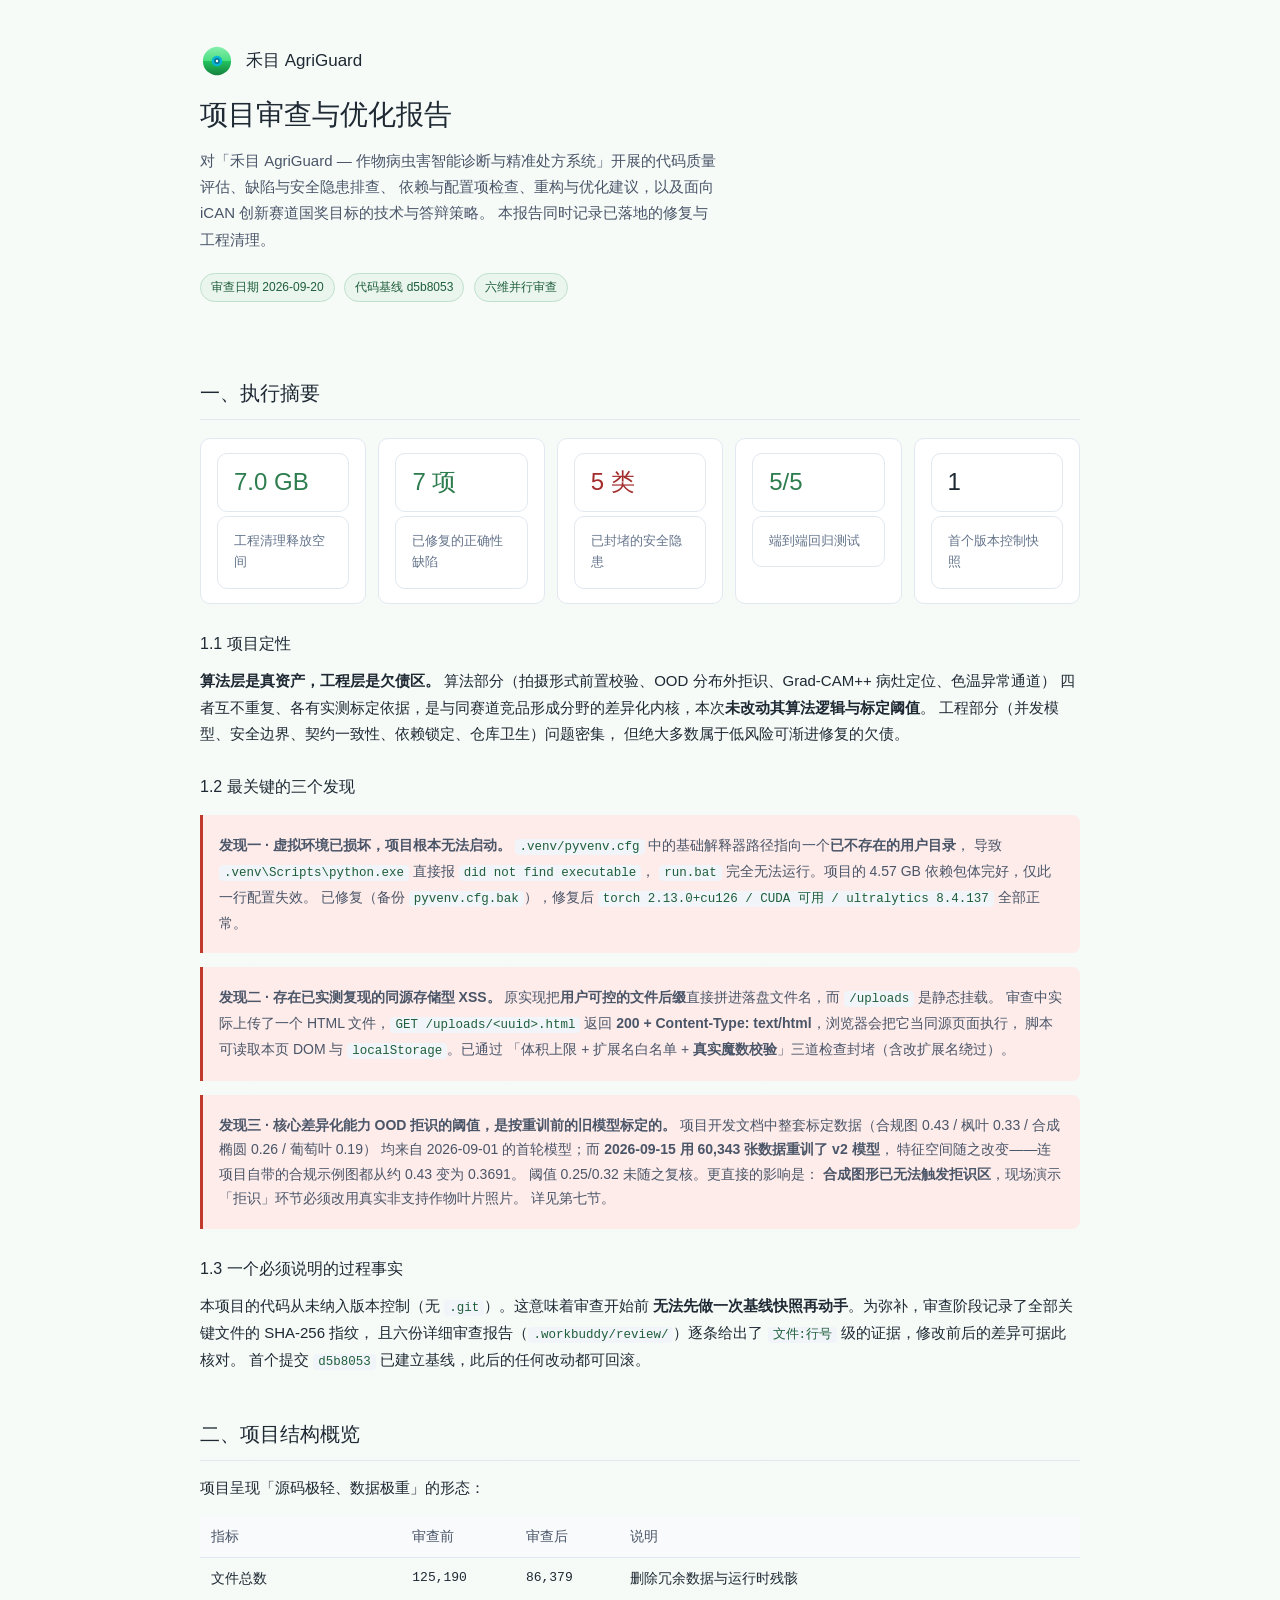
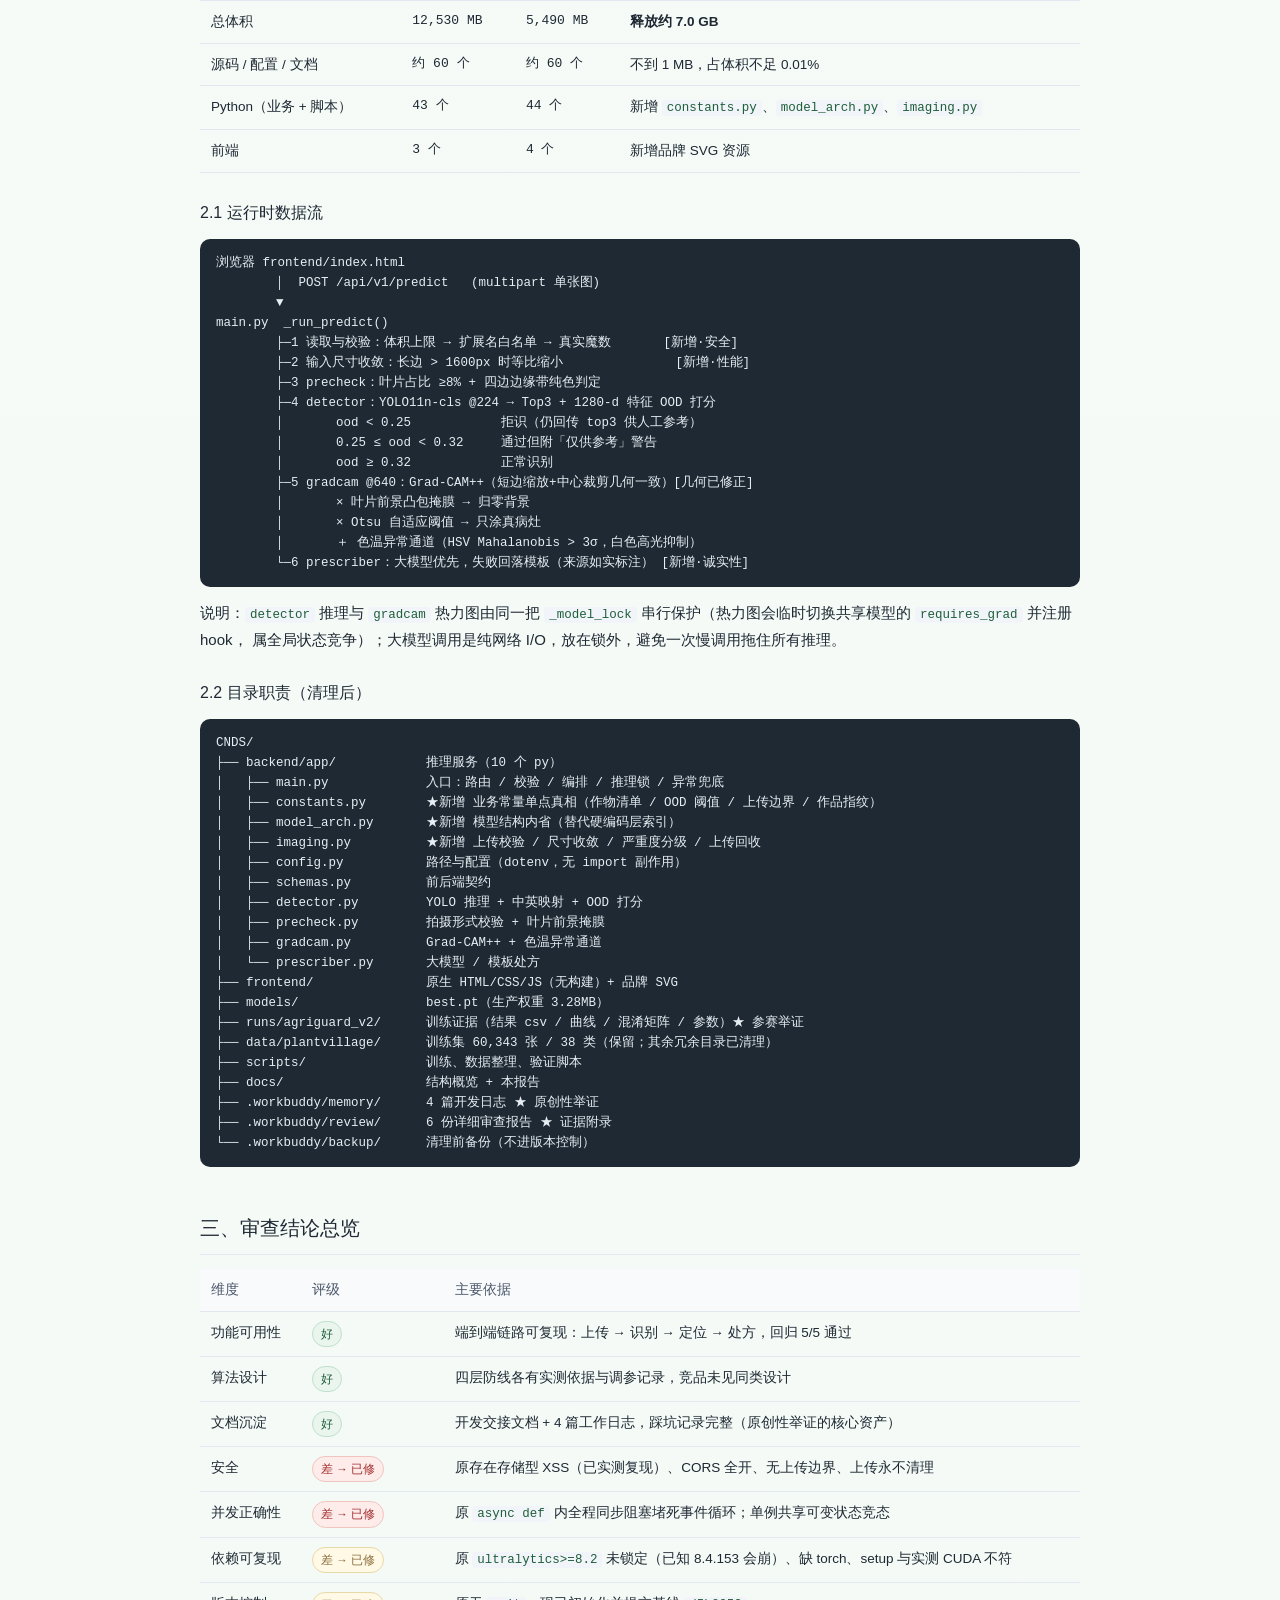
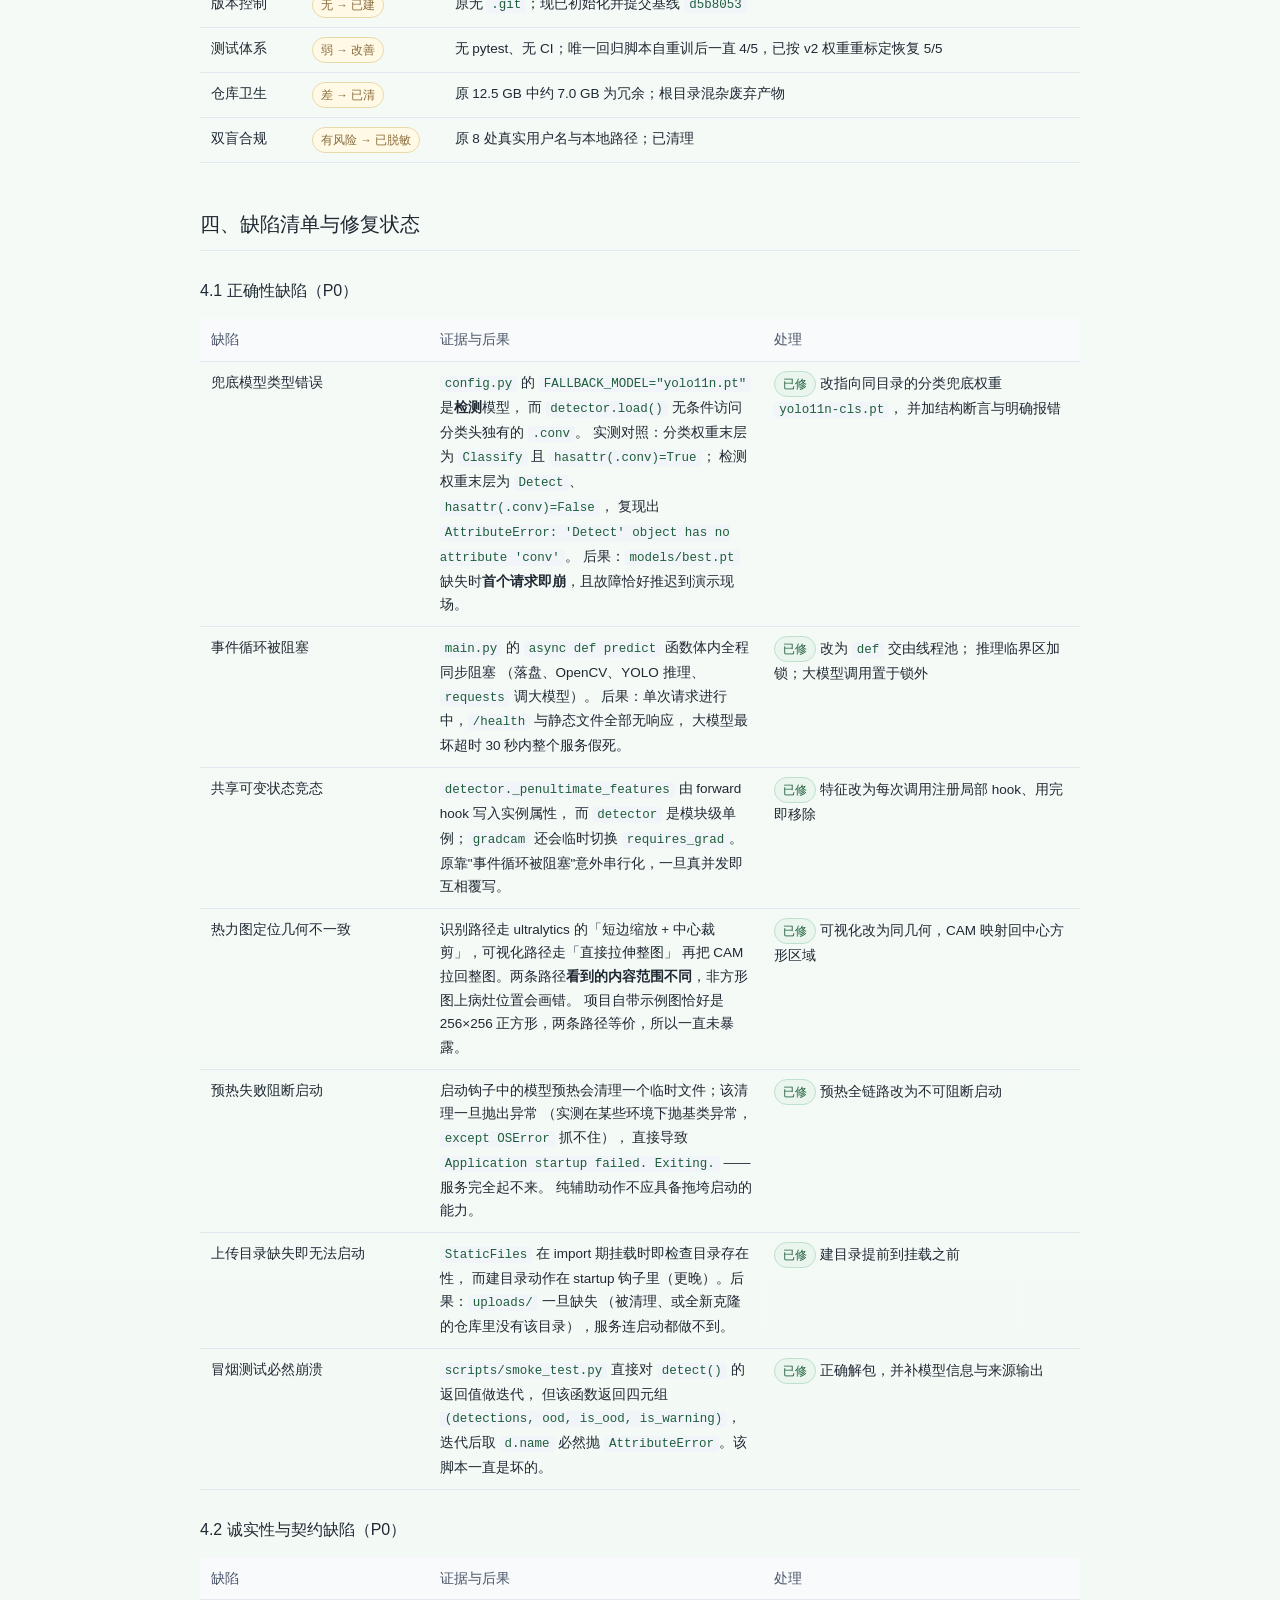
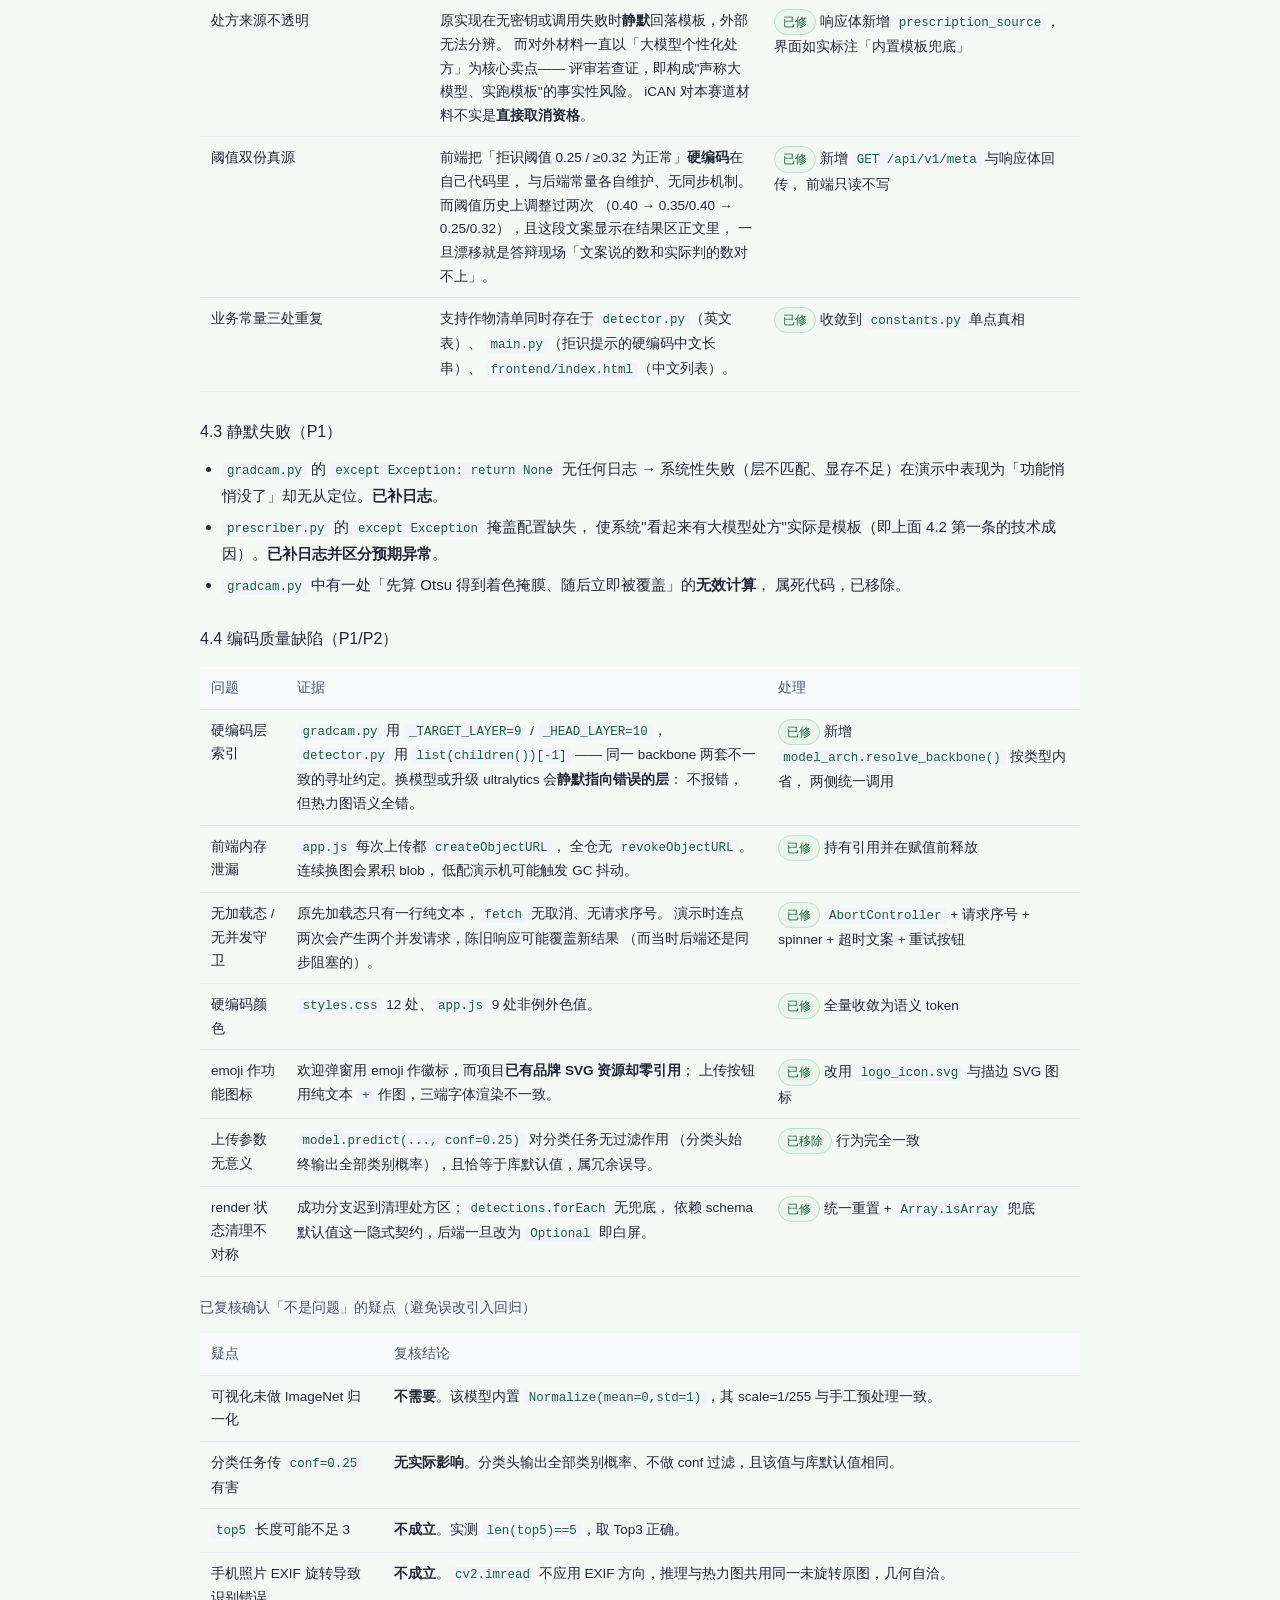
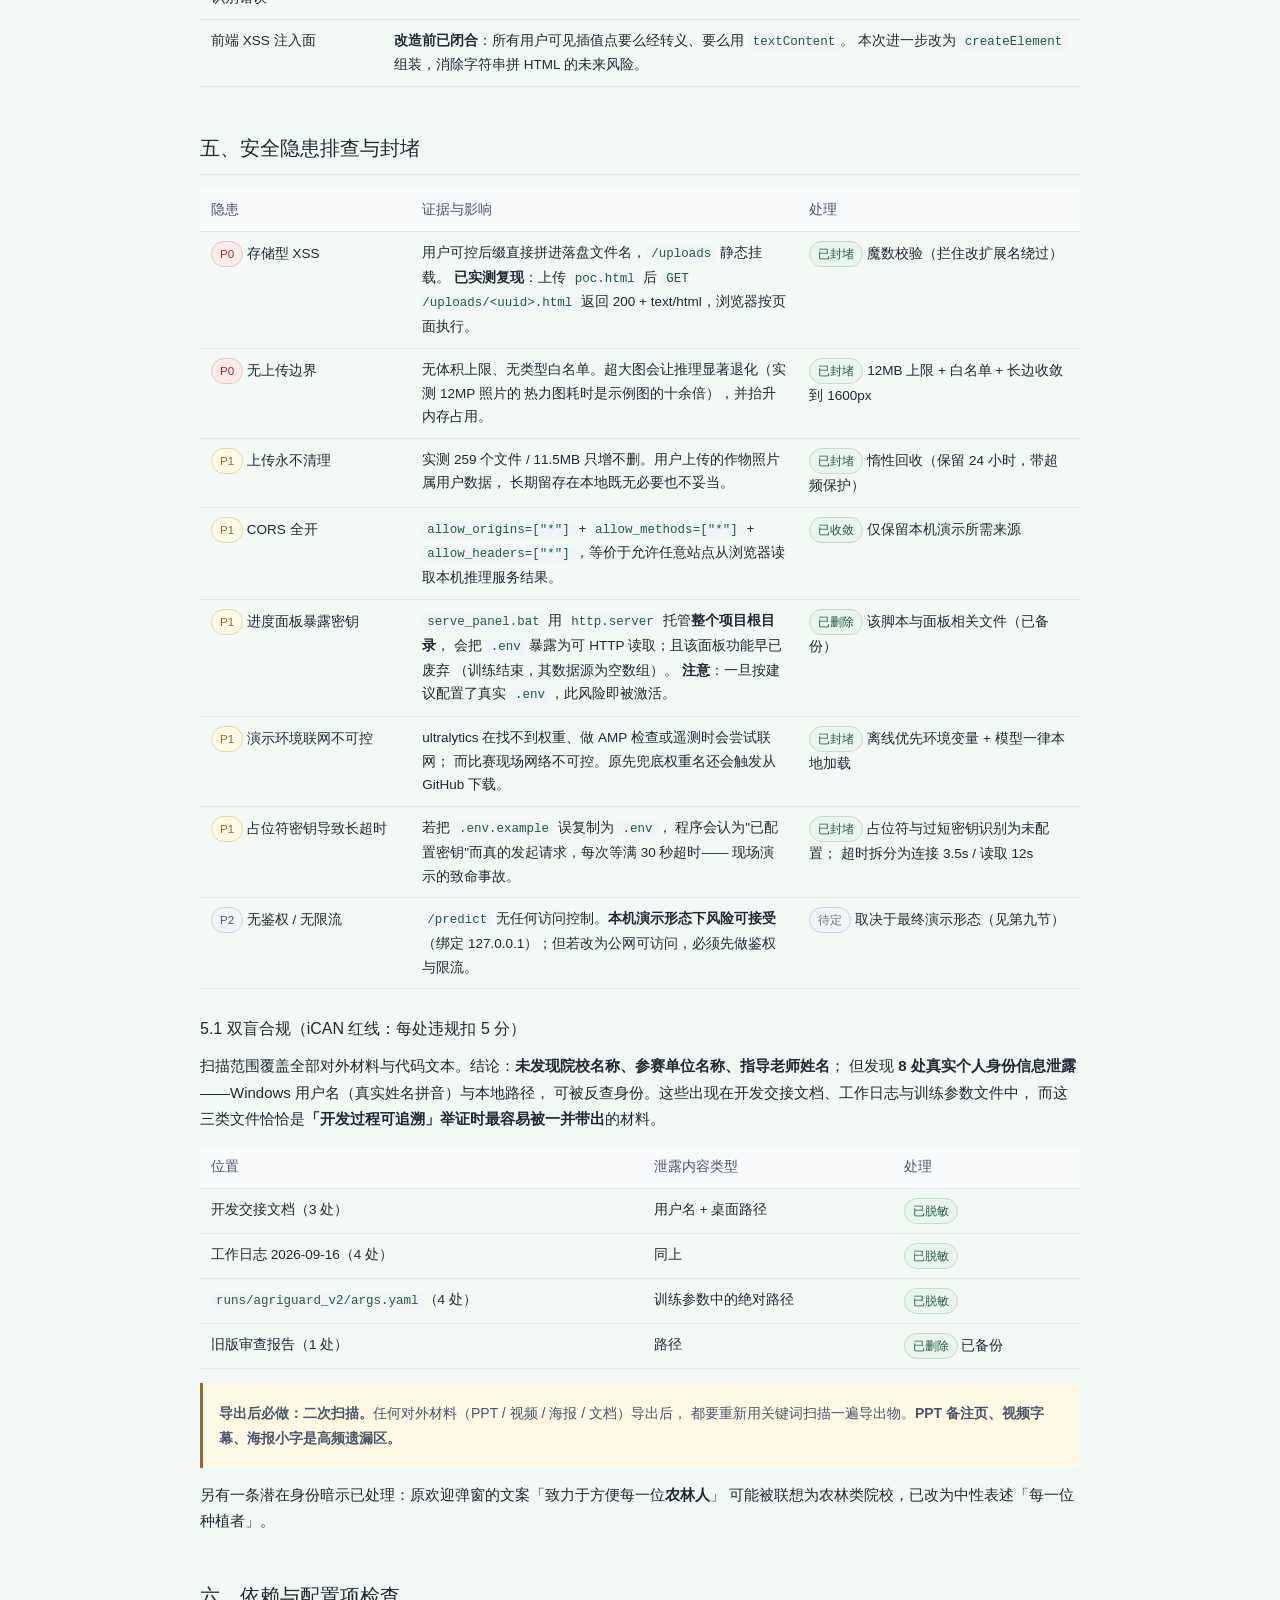
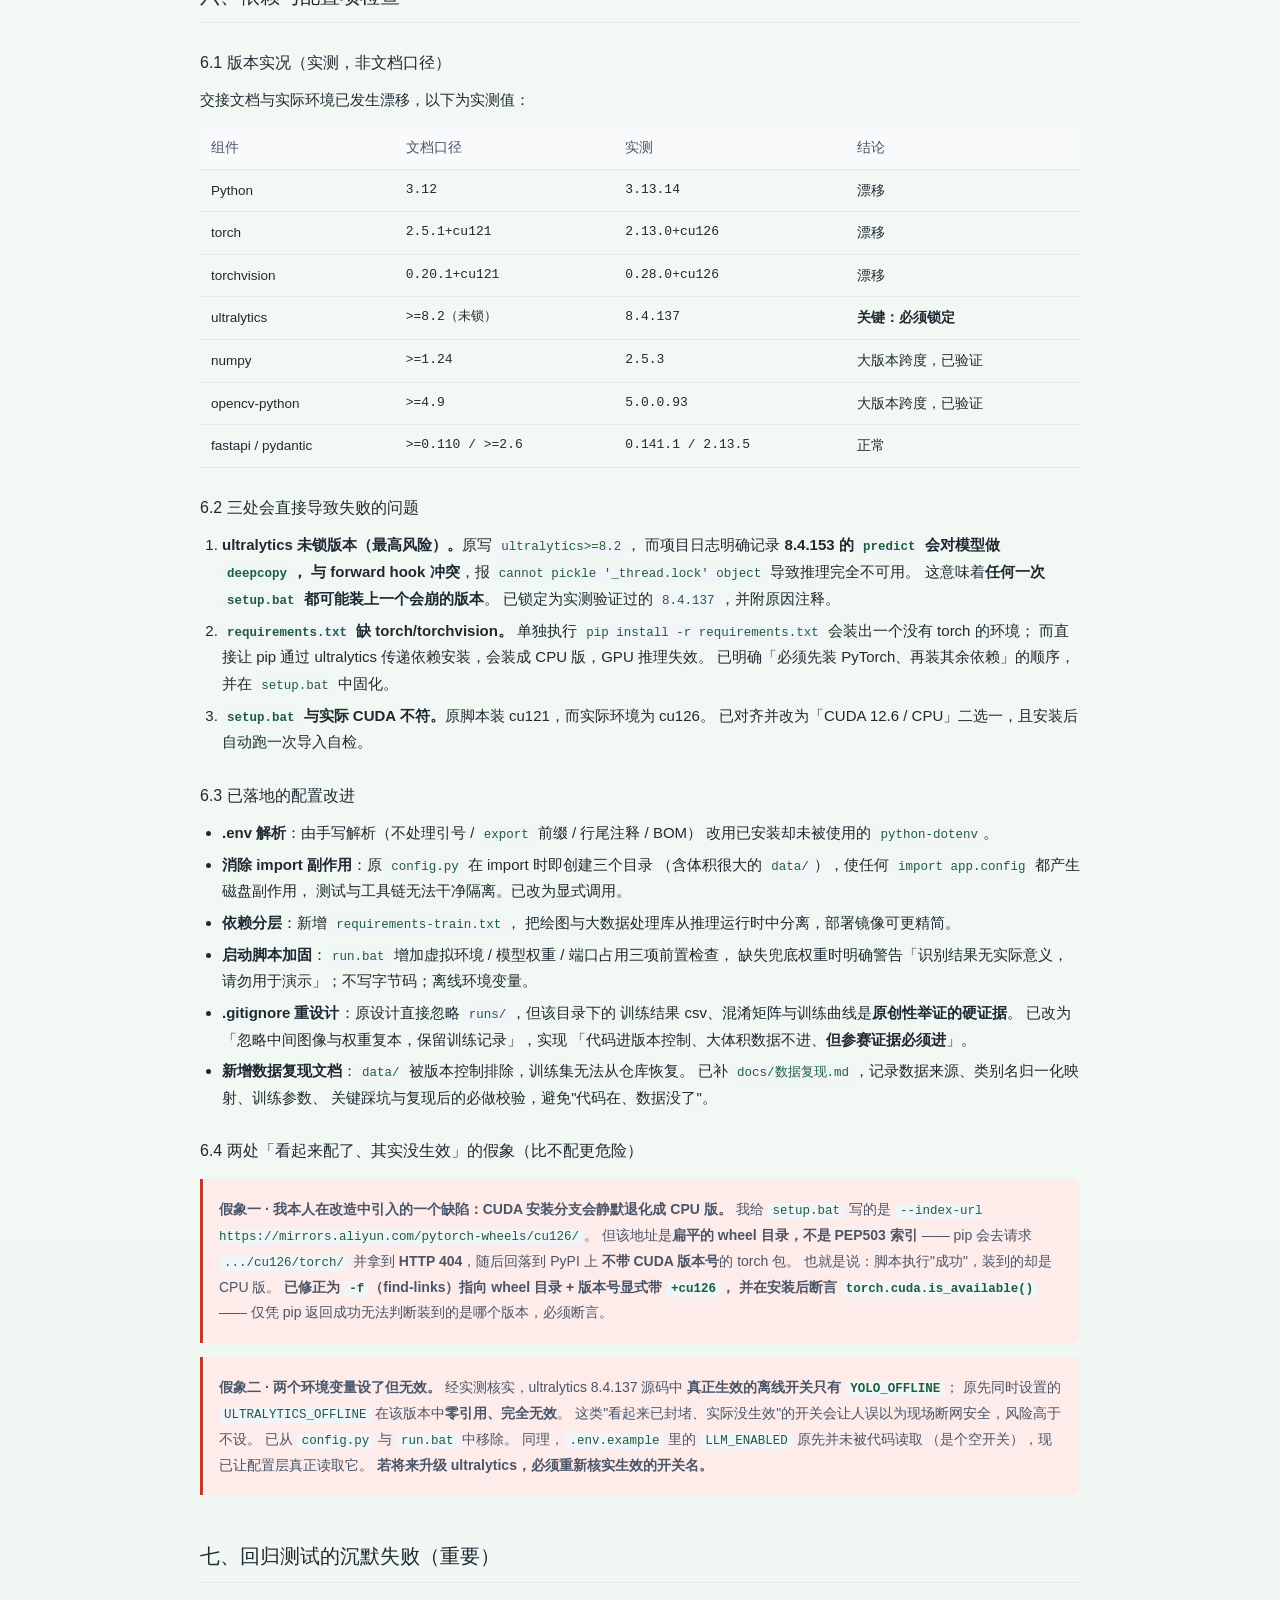
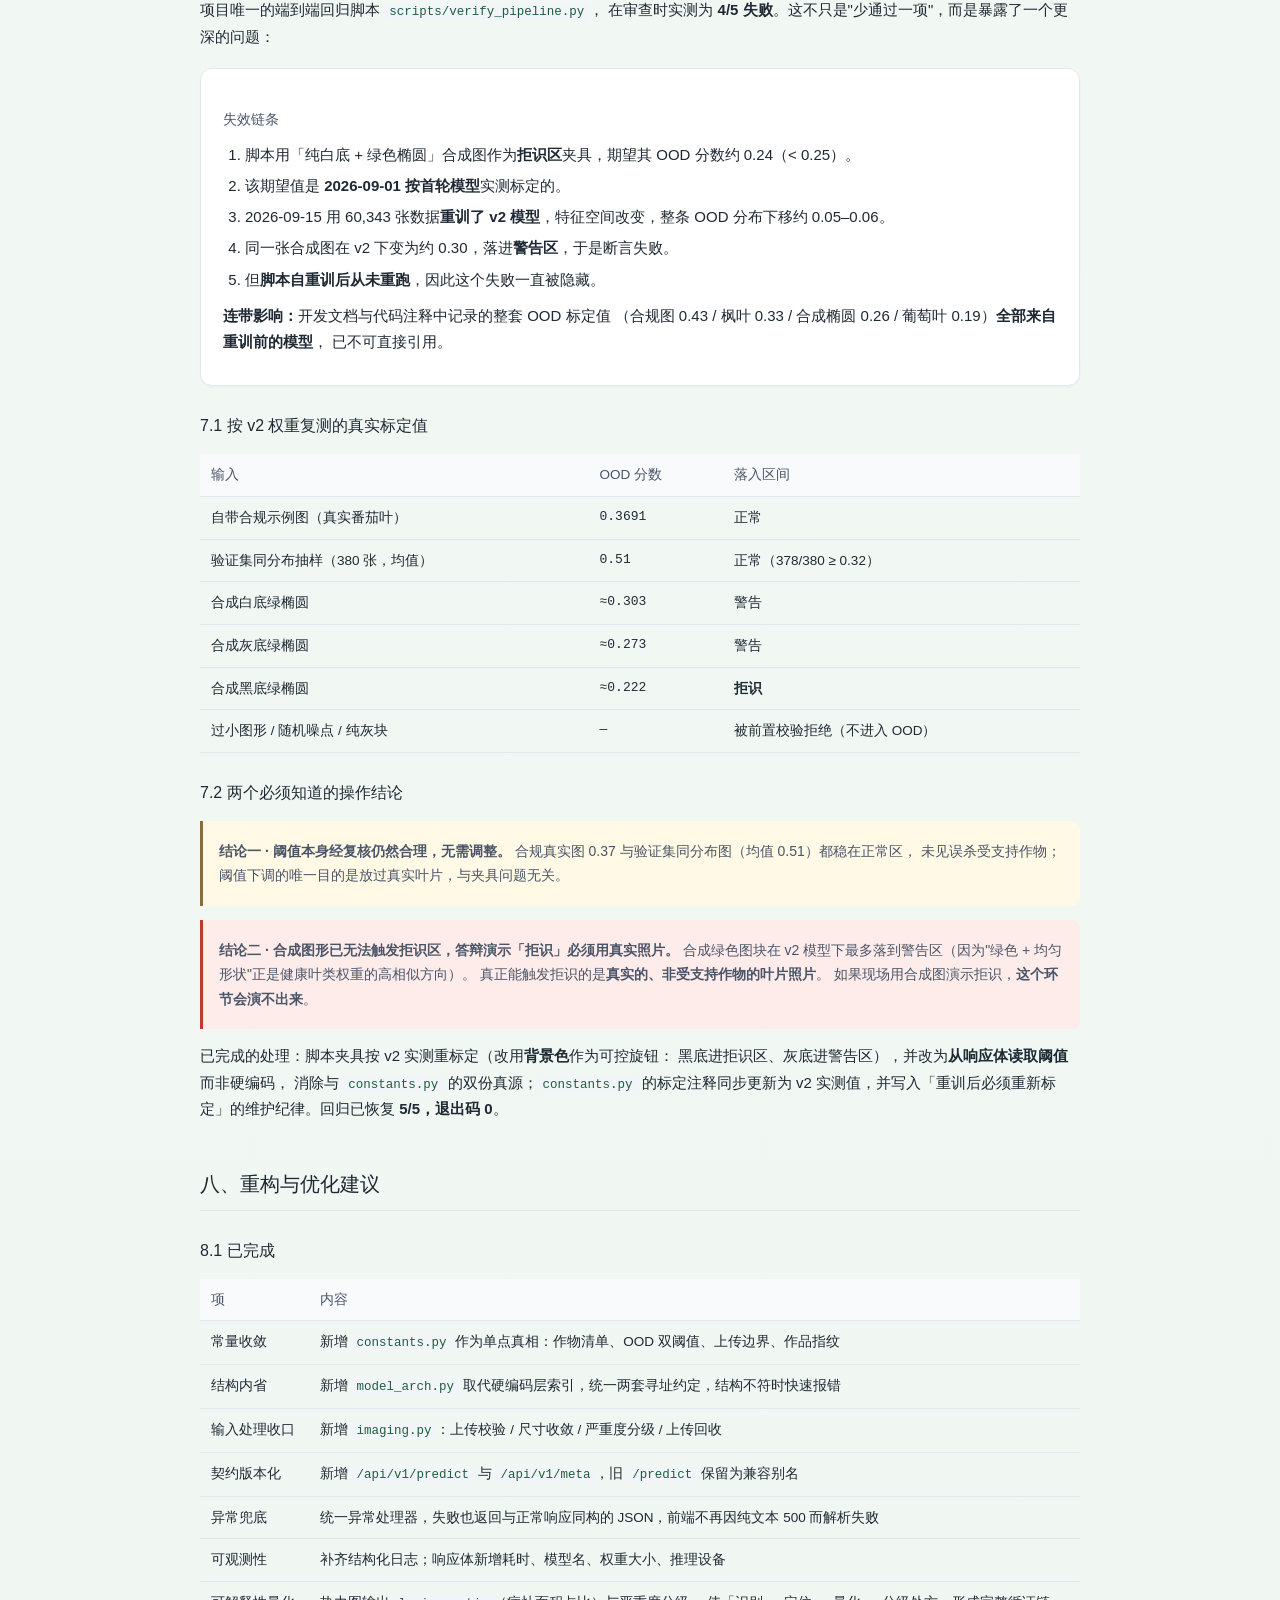
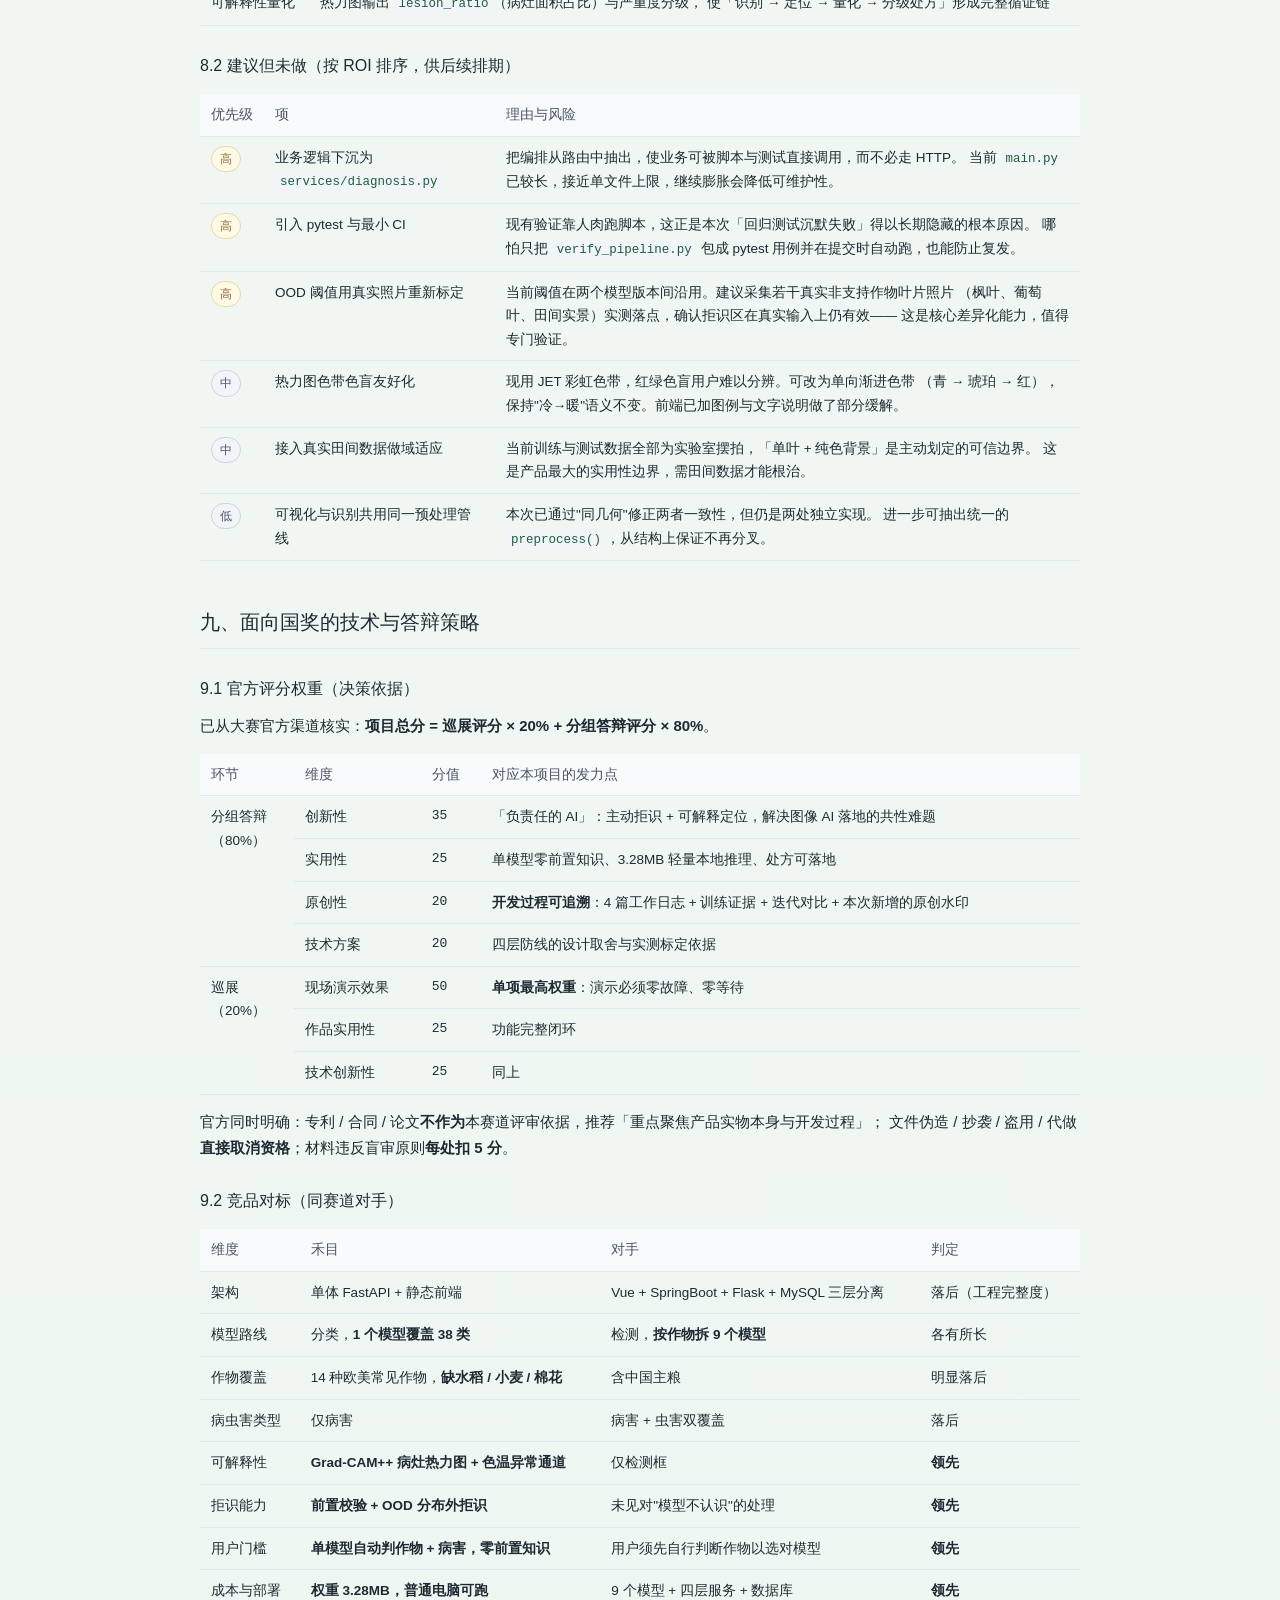
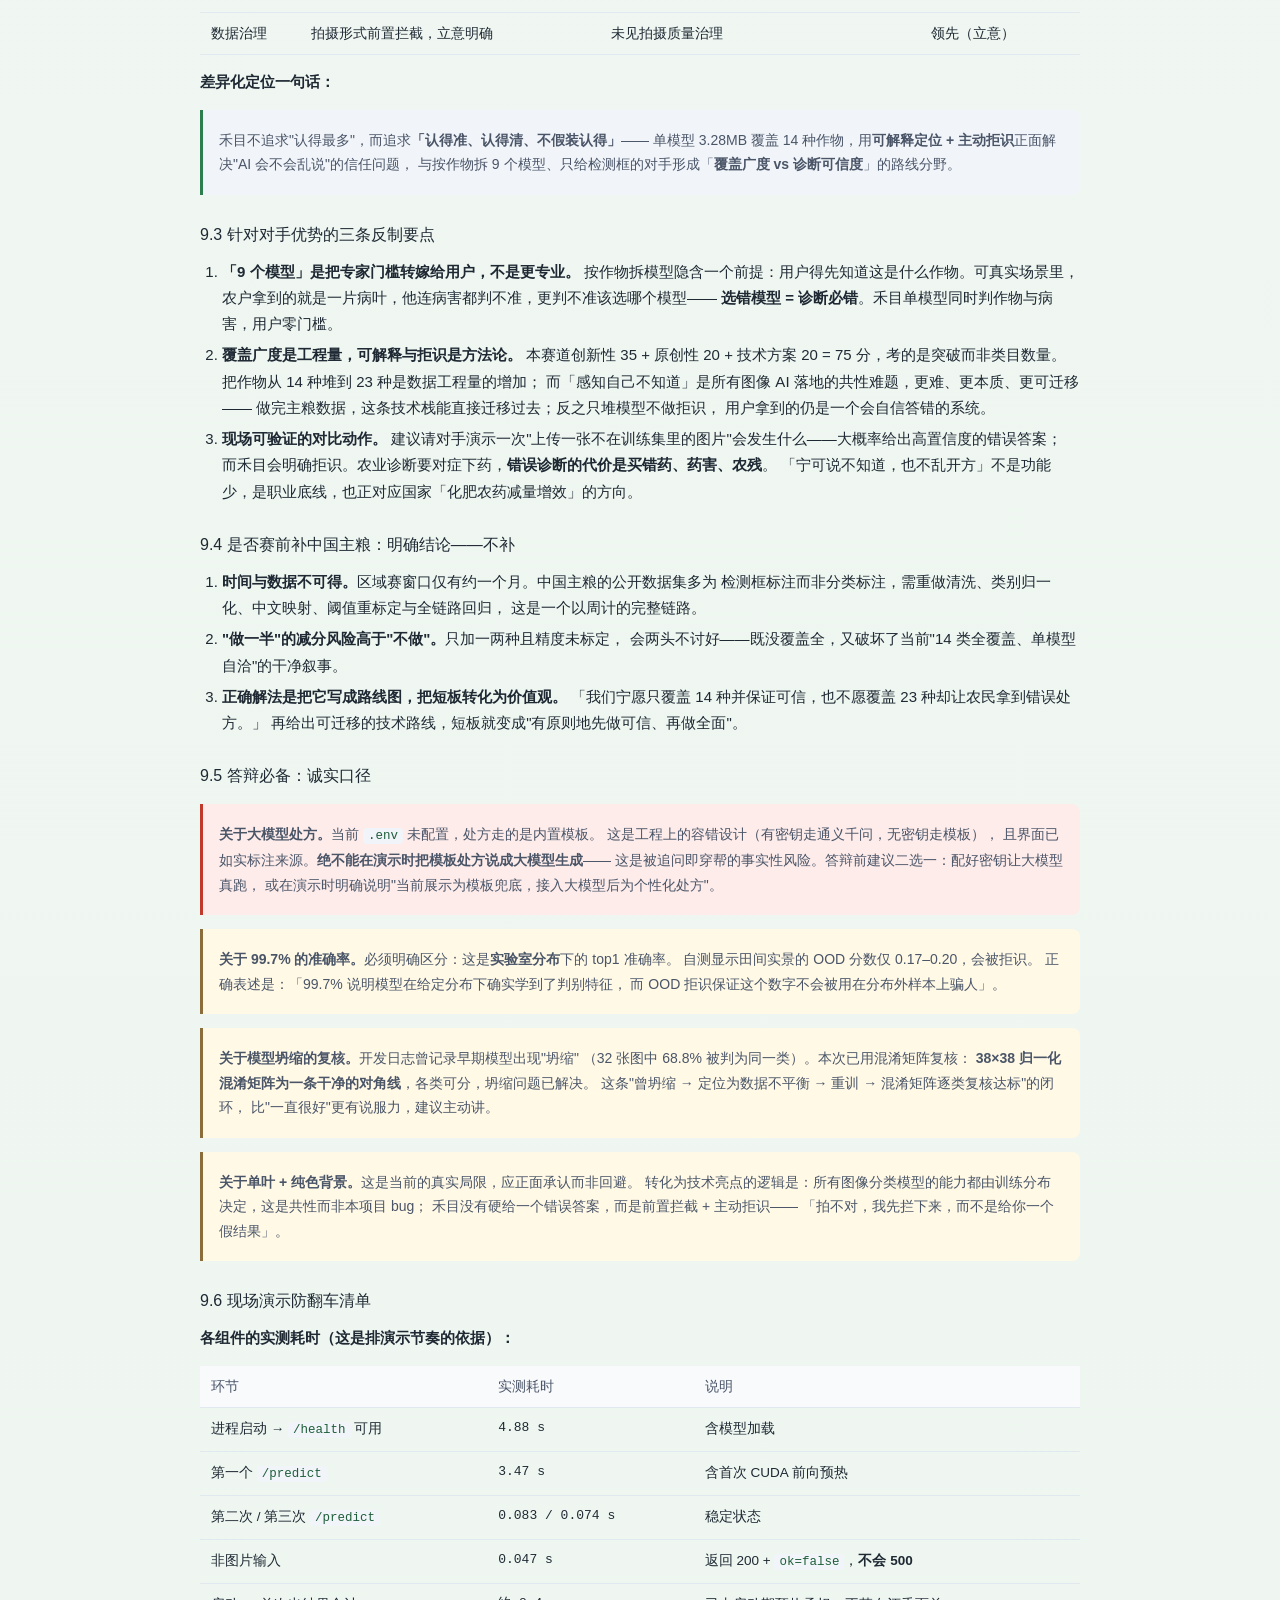
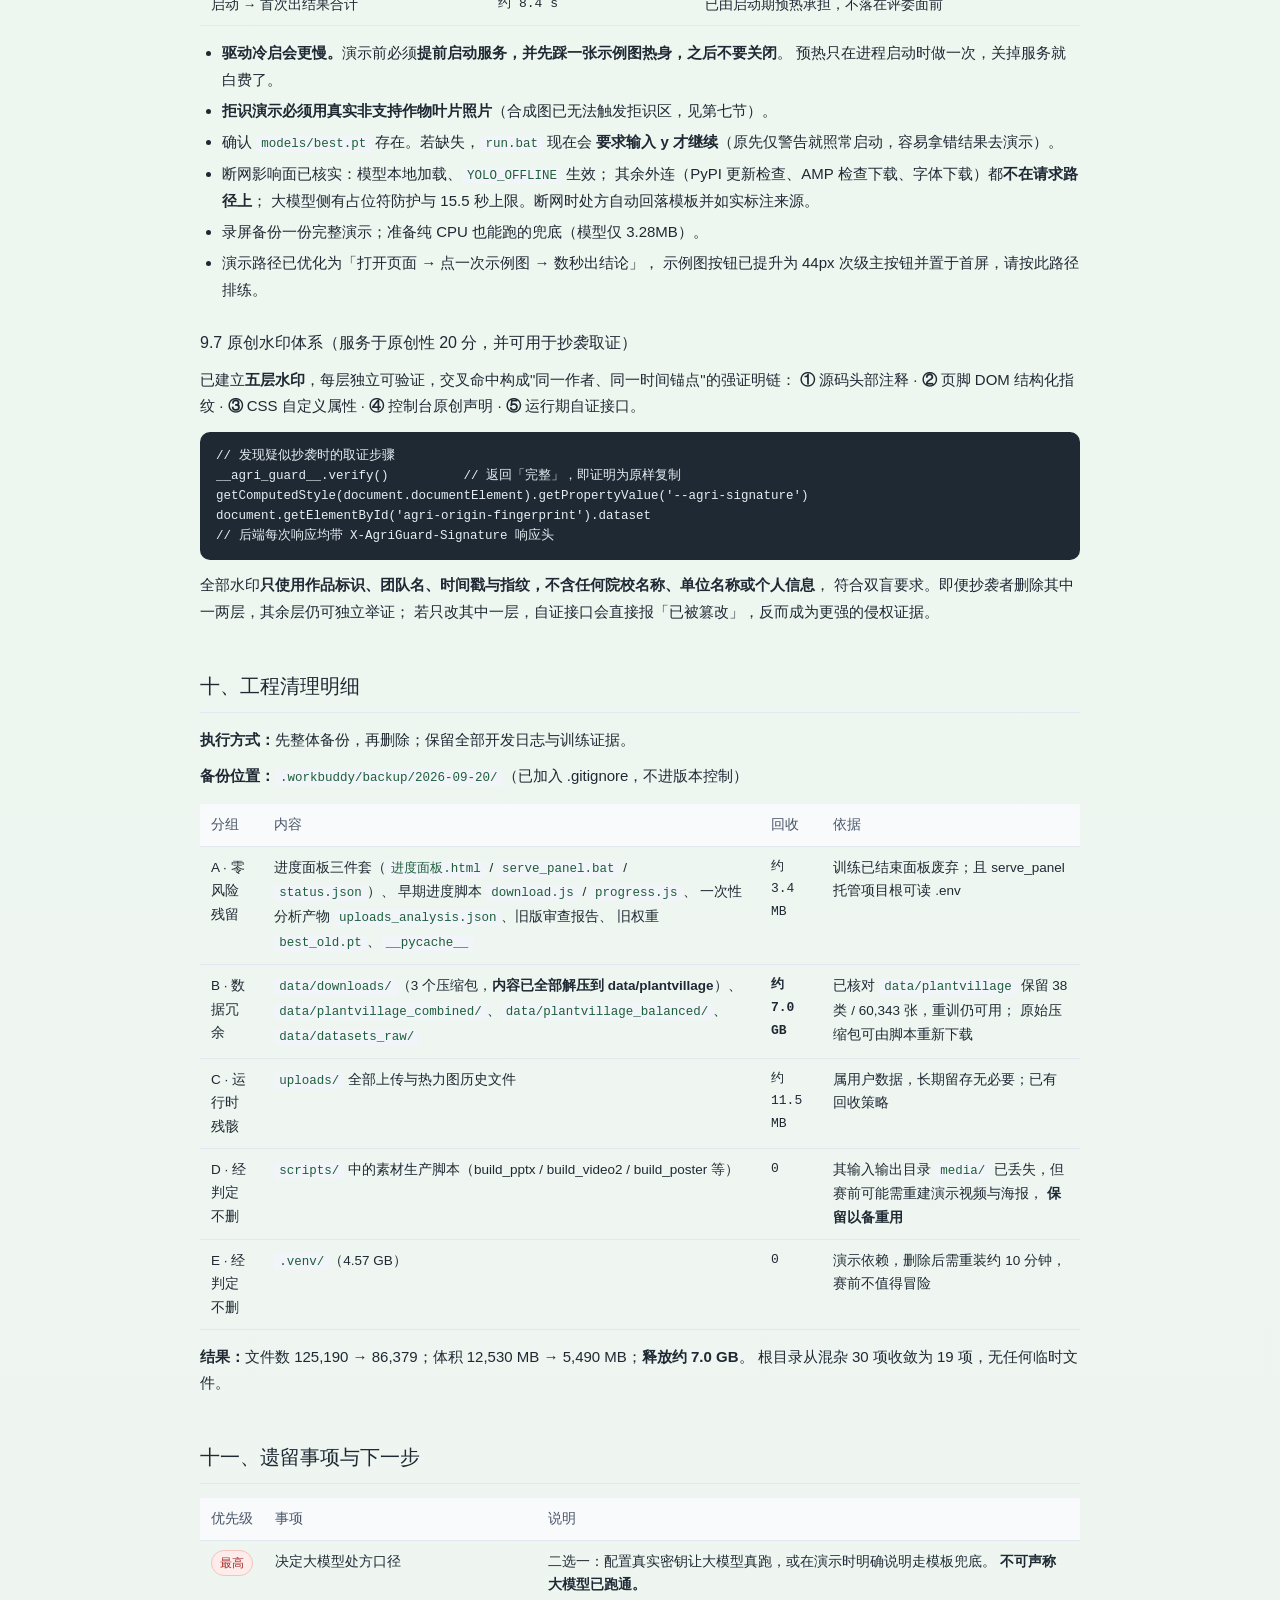
==== commit eaa4209e: "﻿fix: 修正 CUDA 安装分支静默退化为 CPU 版；清理无效开关；并入运维维度审查 本提交合并了「运维维度审查发现 + 上一轮改造收尾」，含一处我上一轮引入的正确性缺陷。  == 正确性缺陷（" ====
--- a/docs/项目审查与优化报告.html
+++ b/docs/项目审查与优化报告.html
@@ -559,7 +559,35 @@
       训练结果 csv、混淆矩阵与训练曲线是<b>原创性举证的硬证据</b>。
       已改为「忽略中间图像与权重复本，保留训练记录」，实现
       「代码进版本控制、大体积数据不进、<b>但参赛证据必须进</b>」。</li>
+  <li><b>新增数据复现文档</b>：<code>data/</code> 被版本控制排除，训练集无法从仓库恢复。
+      已补 <code>docs/数据复现.md</code>，记录数据来源、类别名归一化映射、训练参数、
+      关键踩坑与复现后的必做校验，避免"代码在、数据没了"。</li>
 </ul>
+
+<h3>6.4 两处「看起来配了、其实没生效」的假象（比不配更危险）</h3>
+<blockquote class="danger">
+  <p><b>假象一 · 我本人在改造中引入的一个缺陷：CUDA 安装分支会静默退化成 CPU 版。</b>
+  我给 <code>setup.bat</code> 写的是
+  <code>--index-url https://mirrors.aliyun.com/pytorch-wheels/cu126/</code>。
+  但该地址是<b>扁平的 wheel 目录，不是 PEP503 索引</b> —— pip 会去请求
+  <code>.../cu126/torch/</code> 并拿到 <b>HTTP 404</b>，随后回落到 PyPI 上
+  <b>不带 CUDA 版本号</b>的 torch 包。
+  也就是说：脚本执行"成功"，装到的却是 CPU 版。
+  <b>已修正为 <code>-f</code>（find-links）指向 wheel 目录 + 版本号显式带 <code>+cu126</code>，
+  并在安装后断言 <code>torch.cuda.is_available()</code></b> ——
+  仅凭 pip 返回成功无法判断装到的是哪个版本，必须断言。</p>
+</blockquote>
+<blockquote class="danger">
+  <p><b>假象二 · 两个环境变量设了但无效。</b>
+  经实测核实，ultralytics 8.4.137 源码中
+  <b>真正生效的离线开关只有 <code>YOLO_OFFLINE</code></b>；
+  原先同时设置的 <code>ULTRALYTICS_OFFLINE</code> 在该版本中<b>零引用、完全无效</b>。
+  这类"看起来已封堵、实际没生效"的开关会让人误以为现场断网安全，风险高于不设。
+  已从 <code>config.py</code> 与 <code>run.bat</code> 中移除。
+  同理，<code>.env.example</code> 里的 <code>LLM_ENABLED</code> 原先并未被代码读取
+  （是个空开关），现已让配置层真正读取它。
+  <b>若将来升级 ultralytics，必须重新核实生效的开关名。</b></p>
+</blockquote>
 
 <!-- ============================================================ -->
 <h2>七、回归测试的沉默失败（重要）</h2>
@@ -782,16 +810,29 @@
 </blockquote>
 
 <h3>9.6 现场演示防翻车清单</h3>
+<p><b>各组件的实测耗时（这是排演示节奏的依据）：</b></p>
+<table>
+  <thead><tr><th>环节</th><th>实测耗时</th><th>说明</th></tr></thead>
+  <tbody>
+    <tr><td>进程启动 → <code>/health</code> 可用</td><td class="num">4.88 s</td><td>含模型加载</td></tr>
+    <tr><td>第一个 <code>/predict</code></td><td class="num">3.47 s</td><td>含首次 CUDA 前向预热</td></tr>
+    <tr><td>第二次 / 第三次 <code>/predict</code></td><td class="num">0.083 / 0.074 s</td><td>稳定状态</td></tr>
+    <tr><td>非图片输入</td><td class="num">0.047 s</td><td>返回 200 + <code>ok=false</code>，<b>不会 500</b></td></tr>
+    <tr><td>启动 → 首次出结果合计</td><td class="num">约 8.4 s</td><td>已由启动期预热承担，不落在评委面前</td></tr>
+  </tbody>
+</table>
 <ul>
+  <li><b>驱动冷启会更慢。</b>演示前必须<b>提前启动服务，并先踩一张示例图热身，之后不要关闭</b>。
+      预热只在进程启动时做一次，关掉服务就白费了。</li>
   <li><b>拒识演示必须用真实非支持作物叶片照片</b>（合成图已无法触发拒识区，见第七节）。</li>
-  <li>模型已在启动期预热（实测冷启动约 5.9 秒），该延迟已挪到无人观察的启动阶段；
-      <b>但请提前 1 分钟启动服务</b>，不要当着评委的面打开。</li>
-  <li>确认 <code>models/best.pt</code> 存在。若缺失，服务会用兜底权重启动，
-      此时<b>识别结果无实际意义</b>（<code>run.bat</code> 会明确警告）。</li>
+  <li>确认 <code>models/best.pt</code> 存在。若缺失，<code>run.bat</code> 现在会
+      <b>要求输入 y 才继续</b>（原先仅警告就照常启动，容易拿错结果去演示）。</li>
+  <li>断网影响面已核实：模型本地加载、<code>YOLO_OFFLINE</code> 生效；
+      其余外连（PyPI 更新检查、AMP 检查下载、字体下载）都<b>不在请求路径上</b>；
+      大模型侧有占位符防护与 15.5 秒上限。断网时处方自动回落模板并如实标注来源。</li>
   <li>录屏备份一份完整演示；准备纯 CPU 也能跑的兜底（模型仅 3.28MB）。</li>
-  <li>示例图按钮已提升为 44px 次级主按钮并置于首屏，演示路径为
-      「打开页面 → 点一次示例图 → 3 秒出结论」，请按此路径排练。</li>
-  <li>断网不影响：模型本地加载、已关闭联网行为；处方会自动回落模板并如实标注。</li>
+  <li>演示路径已优化为「打开页面 → 点一次示例图 → 数秒出结论」，
+      示例图按钮已提升为 44px 次级主按钮并置于首屏，请按此路径排练。</li>
 </ul>
 
 <h3>9.7 原创水印体系（服务于原创性 20 分，并可用于抄袭取证）</h3>
@@ -897,8 +938,9 @@
     </tr>
     <tr>
       <td><span class="tag t-p1">高</span></td>
-      <td>部署加固建议合并</td>
-      <td>运维维度的部署健壮性建议尚未合并，含离线封堵核实、失败降级矩阵、备份回滚方案。</td>
+      <td>演示前提前热机</td>
+      <td>驱动冷启比实测更慢。演示前提前启动服务并先跑一张示例图，之后不要关闭进程
+          （预热只在启动时做一次）。</td>
     </tr>
     <tr>
       <td><span class="tag t-p2">中</span></td>
@@ -910,11 +952,39 @@
       <td>导出物二次扫描</td>
       <td>全部参赛材料导出后重新做一次双盲关键词扫描（PPT 备注页 / 视频字幕 / 海报小字）。</td>
     </tr>
-  </tbody>
-</table>
+    <tr>
+      <td><span class="tag t-p2">低</span></td>
+      <td>回归基线正式化为 <code>tests/test_baseline.py</code></td>
+      <td>当前回归验证靠人肉跑脚本，是「沉默失败」得以长期隐藏的根本原因。</td>
+    </tr>
+    <tr>
+      <td><span class="tag t-p2">低</span></td>
+      <td>模型权重的版本控制策略</td>
+      <td><code>models/best.pt</code> 约 3.28MB 已入库，会让 <code>.git</code> 逐渐膨胀。
+          当前体量可接受；若后续频繁重训，建议改用 Git LFS。</td>
+    </tr>
+  </tbody>
+</table>
+
+<h3>11.1 生产就绪度记分卡</h3>
+<p>按商业级标准评估（Silver 表示"可用于交付"，Gold 表示"可用于生产"）：</p>
+<table>
+  <thead><tr><th>维度</th><th>档位</th><th>说明</th></tr></thead>
+  <tbody>
+    <tr><td>契约一致性</td><td><span class="tag t-done">Silver</span></td><td>阈值与作物清单由后端统一下发，前后端实现单点真相</td></tr>
+    <tr><td>性能</td><td><span class="tag t-done">Silver</span></td><td>稳定态百毫秒级；大图已按长边收敛尺寸</td></tr>
+    <tr><td>测试与回归</td><td><span class="tag t-p1">Bronze</span></td><td>有端到端回归（5/5）但无 pytest、无 CI</td></tr>
+    <tr><td>安全</td><td><span class="tag t-p1">Bronze</span></td><td>已知隐患已封堵，但仍无鉴权与限流（本机演示形态下风险可接受）</td></tr>
+    <tr><td>可观测性</td><td><span class="tag t-p1">Bronze</span></td><td>已补结构化日志，但无指标采集与告警</td></tr>
+    <tr><td>发布安全</td><td><span class="tag t-p1">Bronze</span></td><td>无版本标签、无发布清单、无回滚演练</td></tr>
+    <tr><td>无障碍</td><td><span class="tag t-p1">未完整评估</span></td><td>已补话框语义、键盘可达、焦点管理与动效降级；未做全面审计</td></tr>
+  </tbody>
+</table>
+<p><b>总档：Bronze</b>（未达商业级 Silver）。对「学生竞赛作品 + 本机演示」这一目标形态已足够；
+若要对外提供服务，需按上表逐项补齐。</p>
 
 <h3>证据附录</h3>
-<p>六份详细审查报告保存在 <code>.workbuddy/review/</code>，均含 <code>文件:行号</code> 级证据：</p>
+<p>七份详细审查报告保存在 <code>.workbuddy/review/</code>，均含 <code>文件:行号</code> 级证据：</p>
 <table>
   <thead><tr><th>文件</th><th>维度</th><th>要点</th></tr></thead>
   <tbody>
@@ -924,6 +994,9 @@
     <tr><td><code>qa.md</code></td><td>测试与质量</td><td>模型坍缩复核、测试缺口、EARS 验收标准、回归基线设计</td></tr>
     <tr><td><code>designer.md</code></td><td>UI/UX</td><td>设计系统 Token、图标系统锁定、信息架构重组、合规校验</td></tr>
     <tr><td><code>pm.md</code></td><td>产品与答辩</td><td>竞品对标矩阵、用户画像与市场数据、答辩脚本、双盲审计</td></tr>
+    <tr><td><code>devops.md</code></td><td>运维与部署</td><td>依赖可复现性、离线开关核实、冷启动实测、失败降级矩阵、
+        演示检查清单、备份回滚方案、生产就绪度记分卡</td></tr>
+    <tr><td><code>backend-fixes.md</code></td><td>修复记录</td><td>三项 P0 的修复内容与对真实 uvicorn 的独立复验输出</td></tr>
   </tbody>
 </table>
 
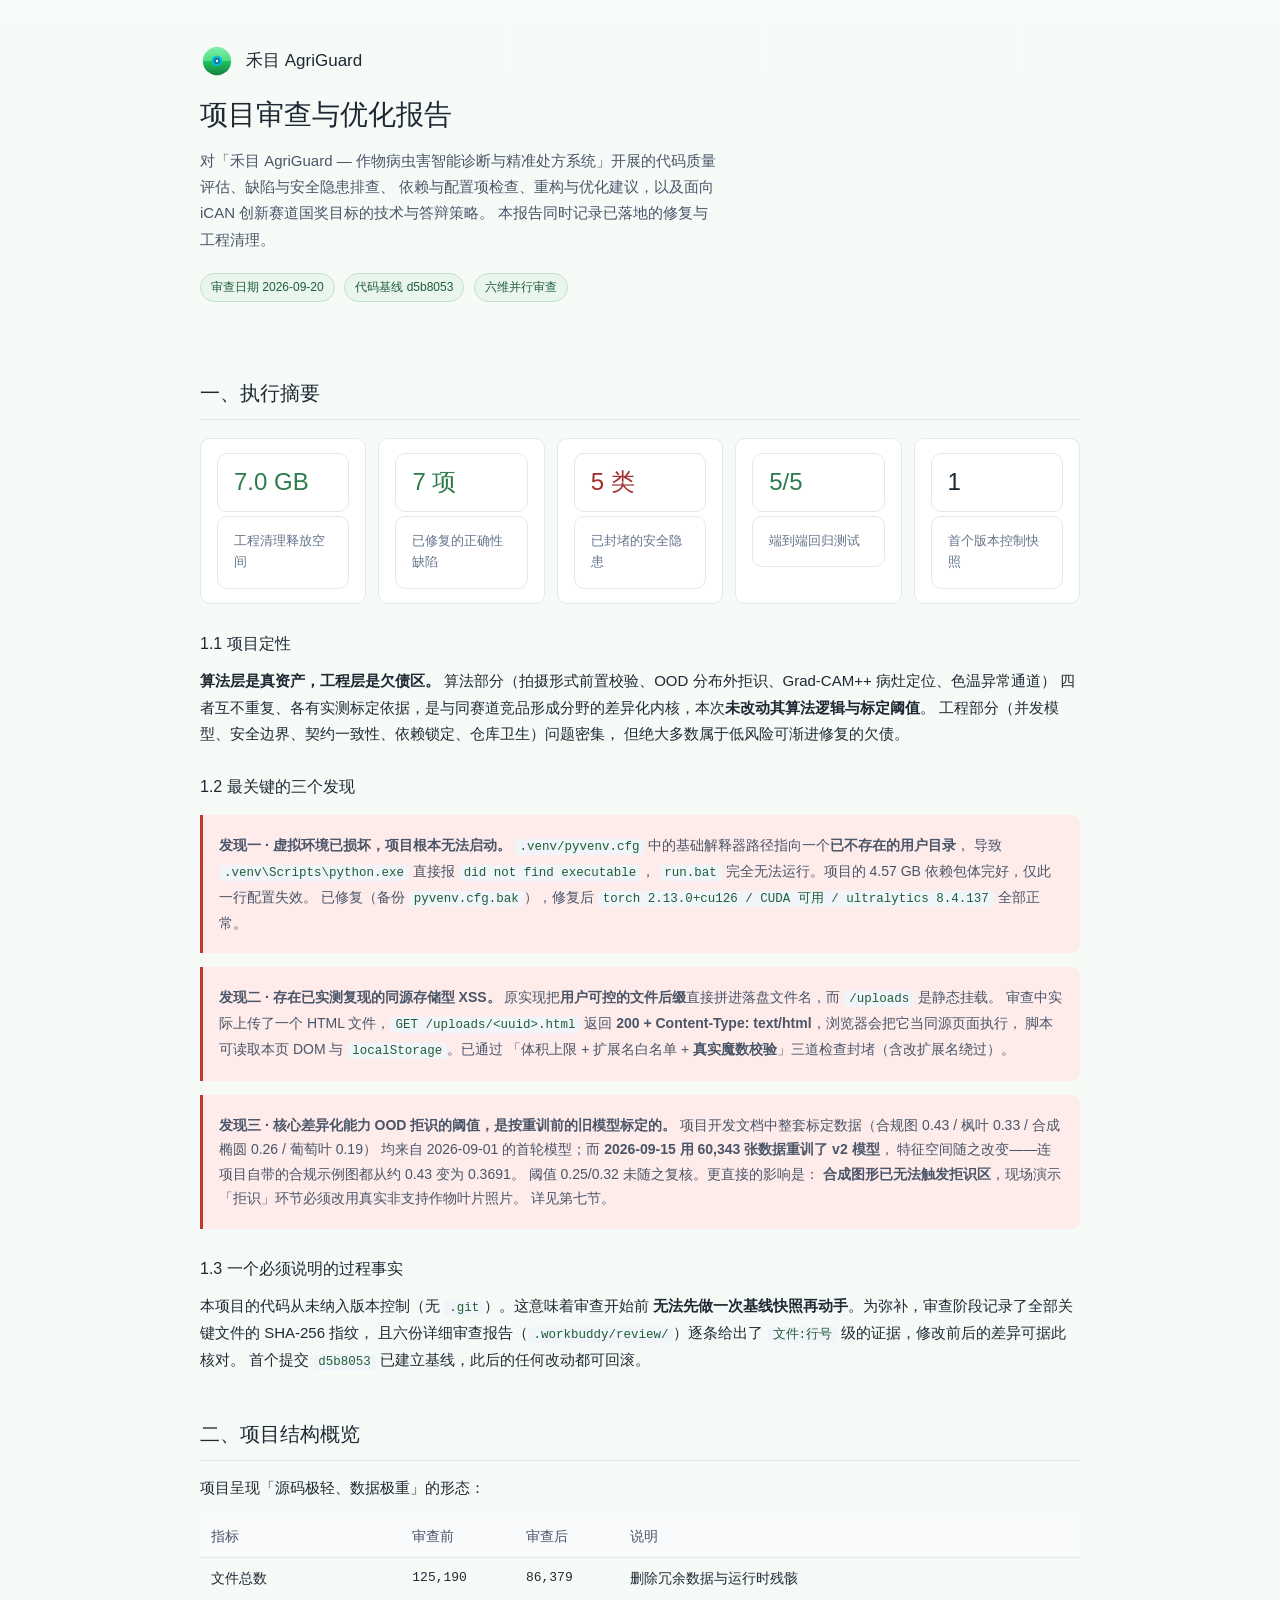
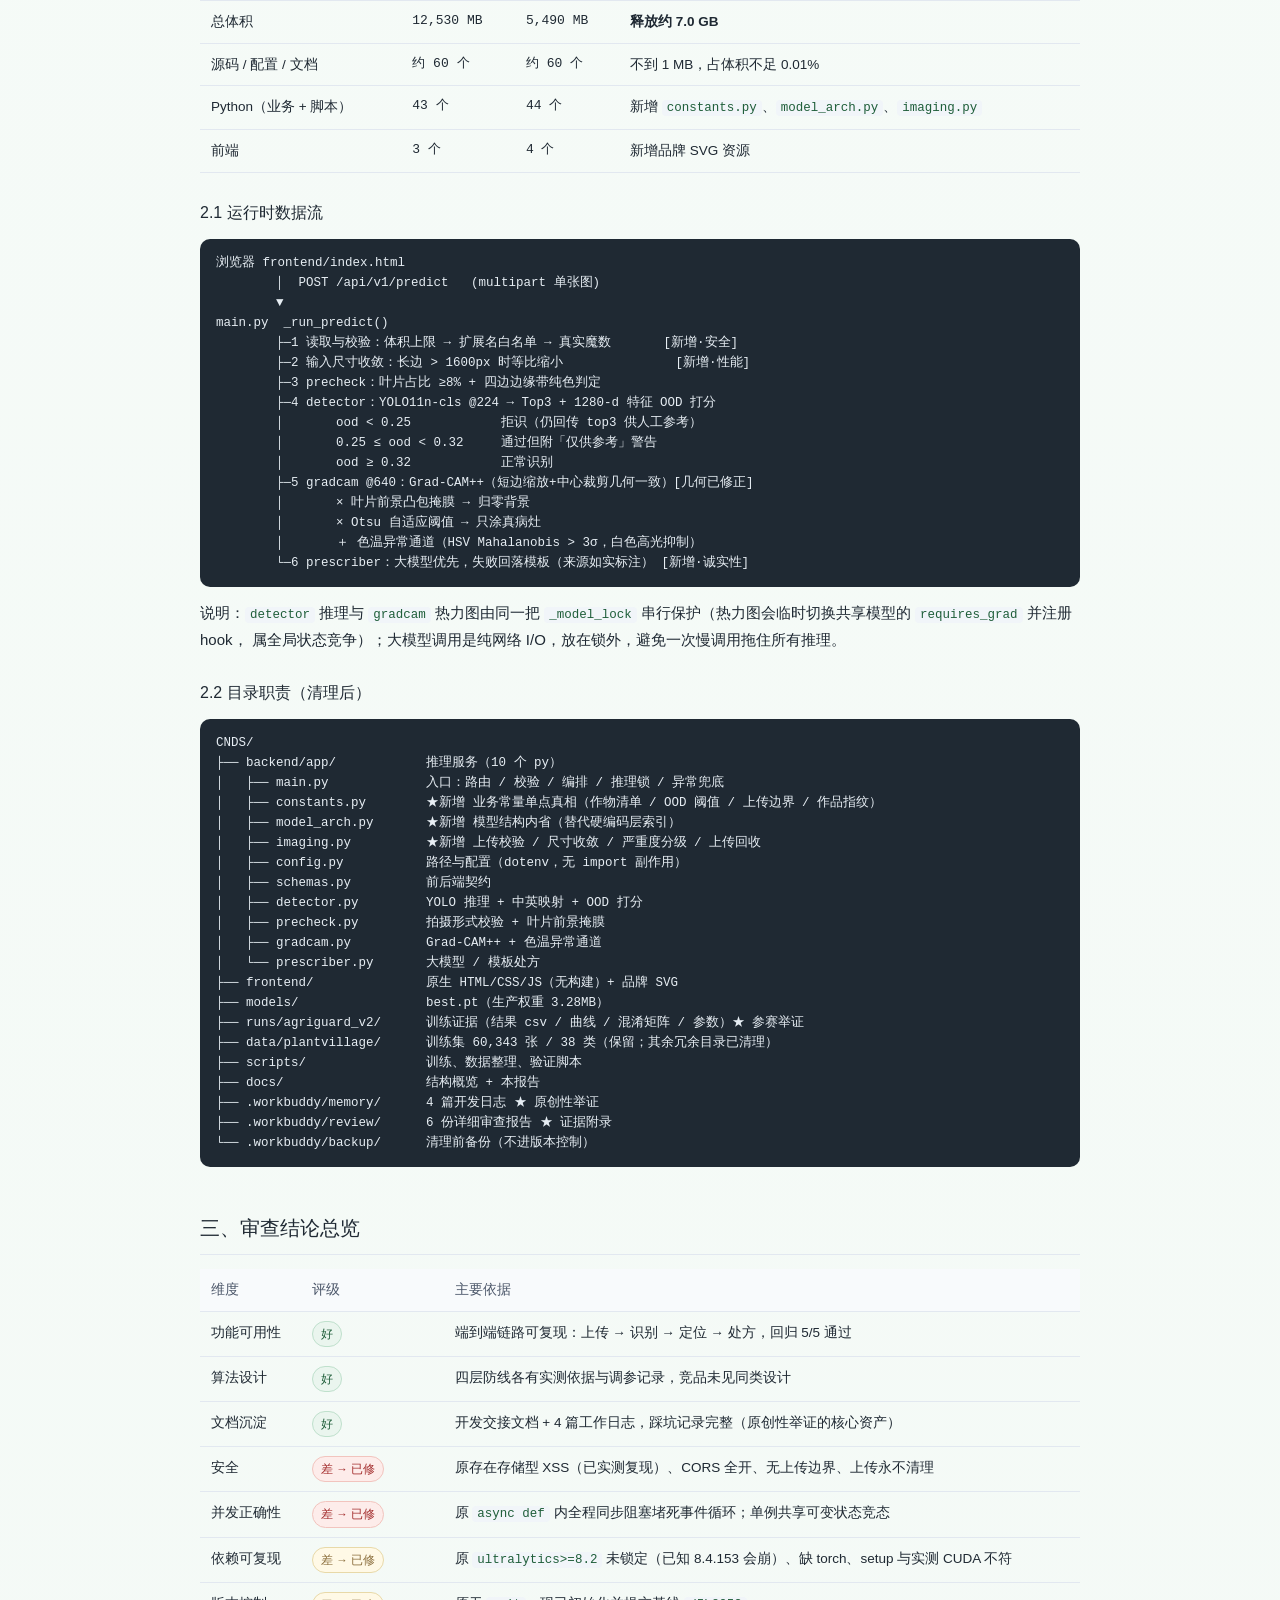
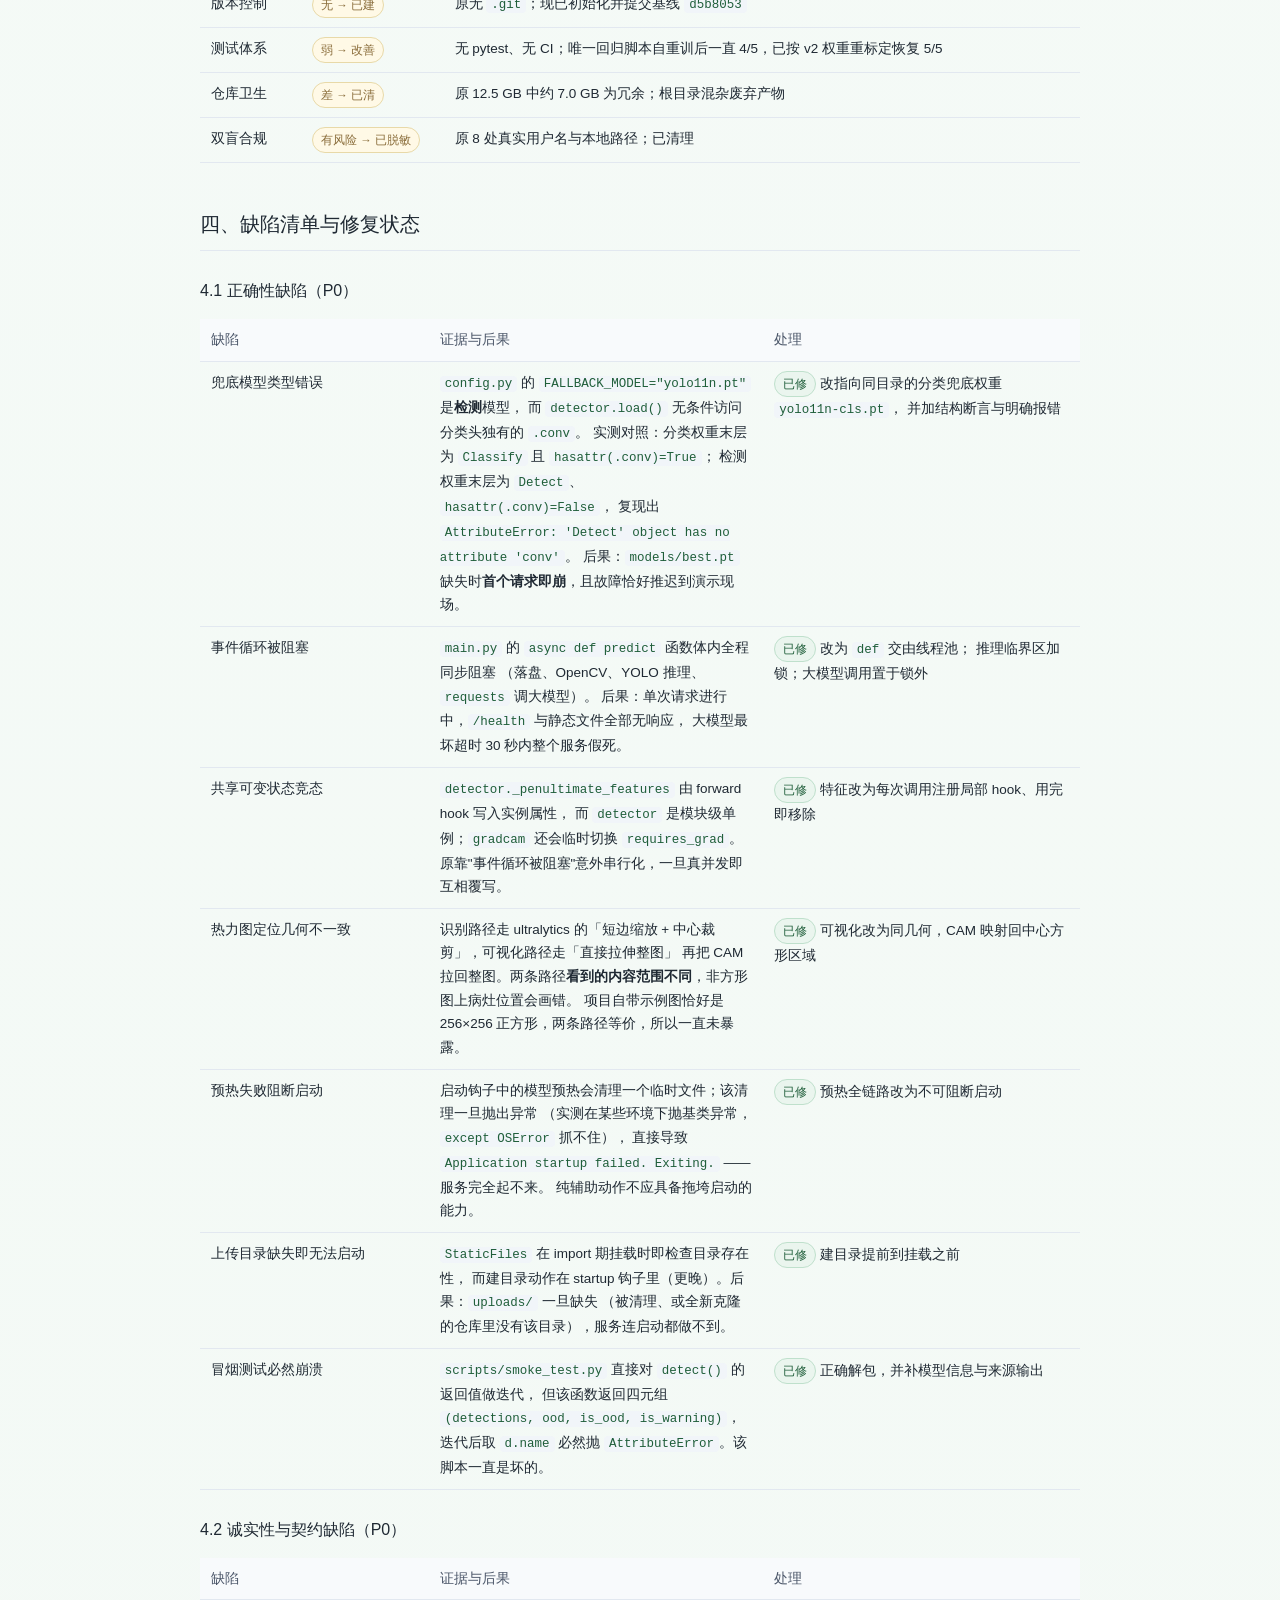
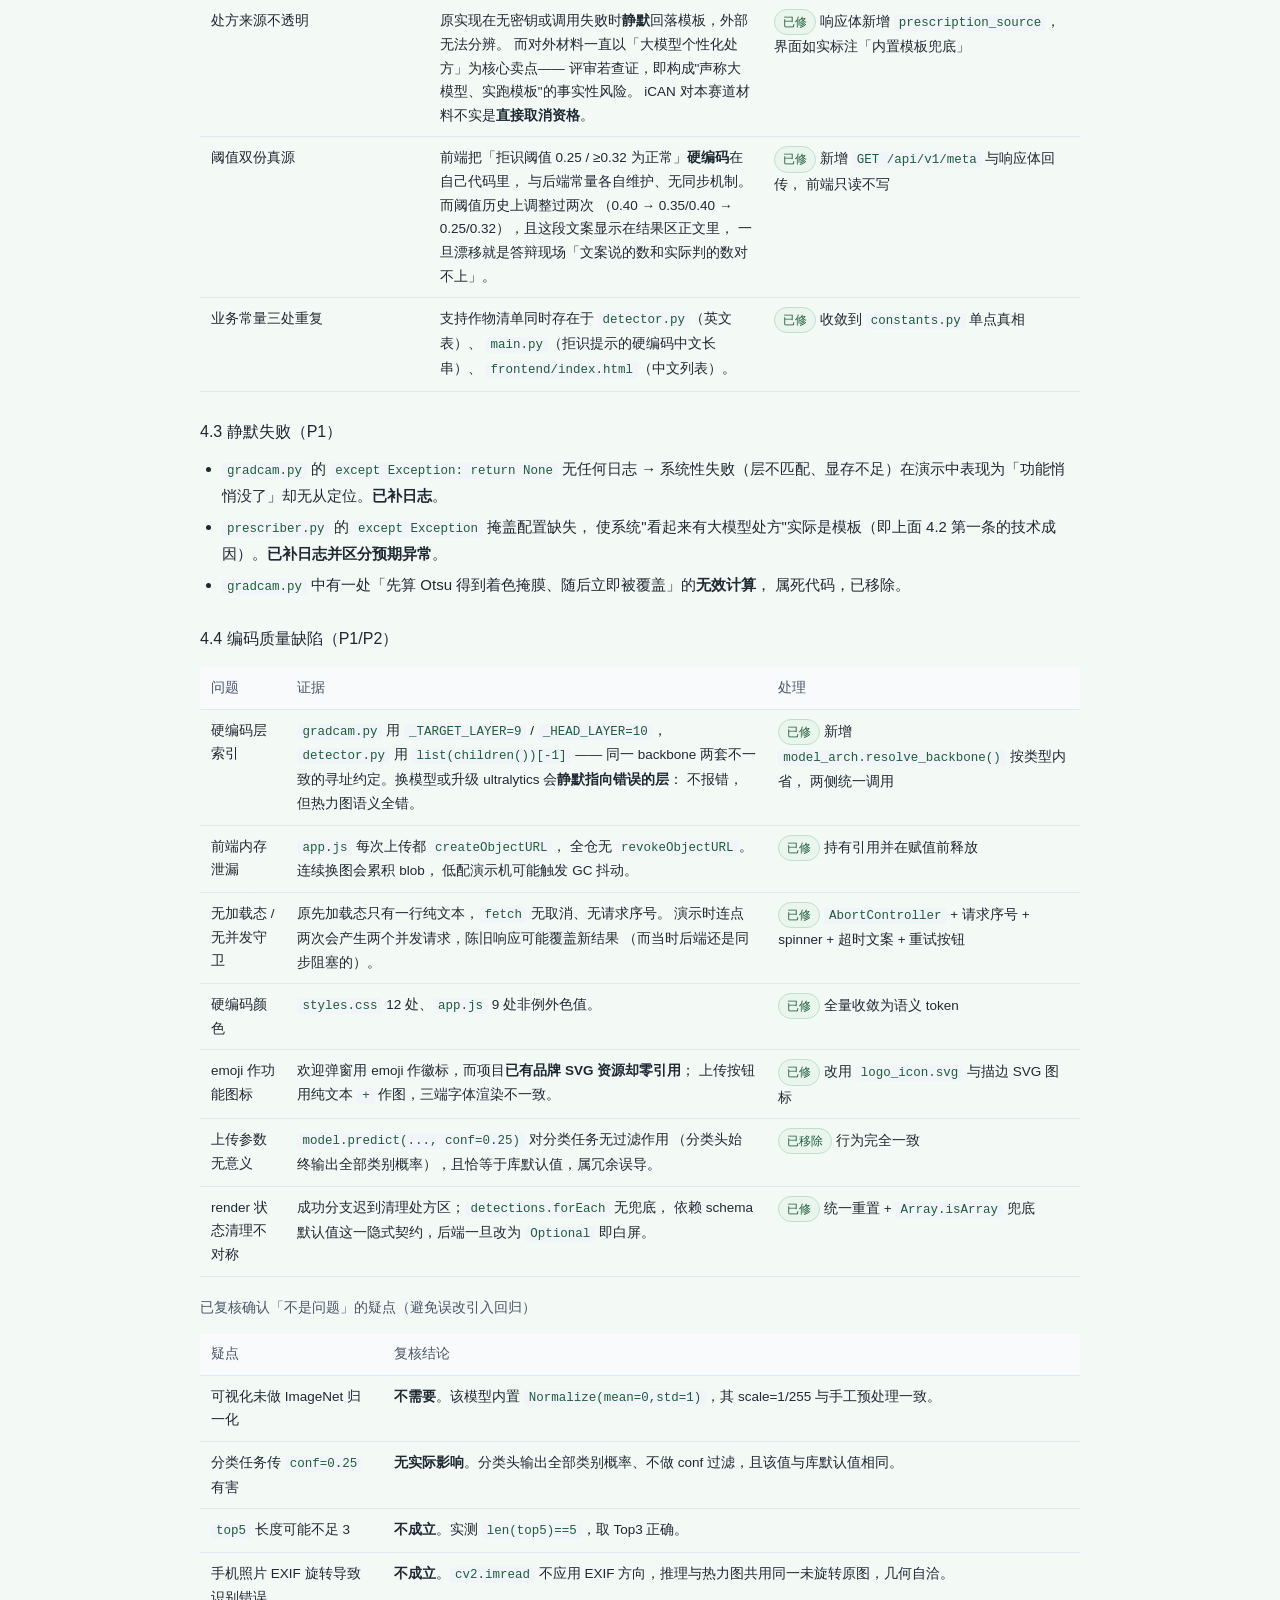
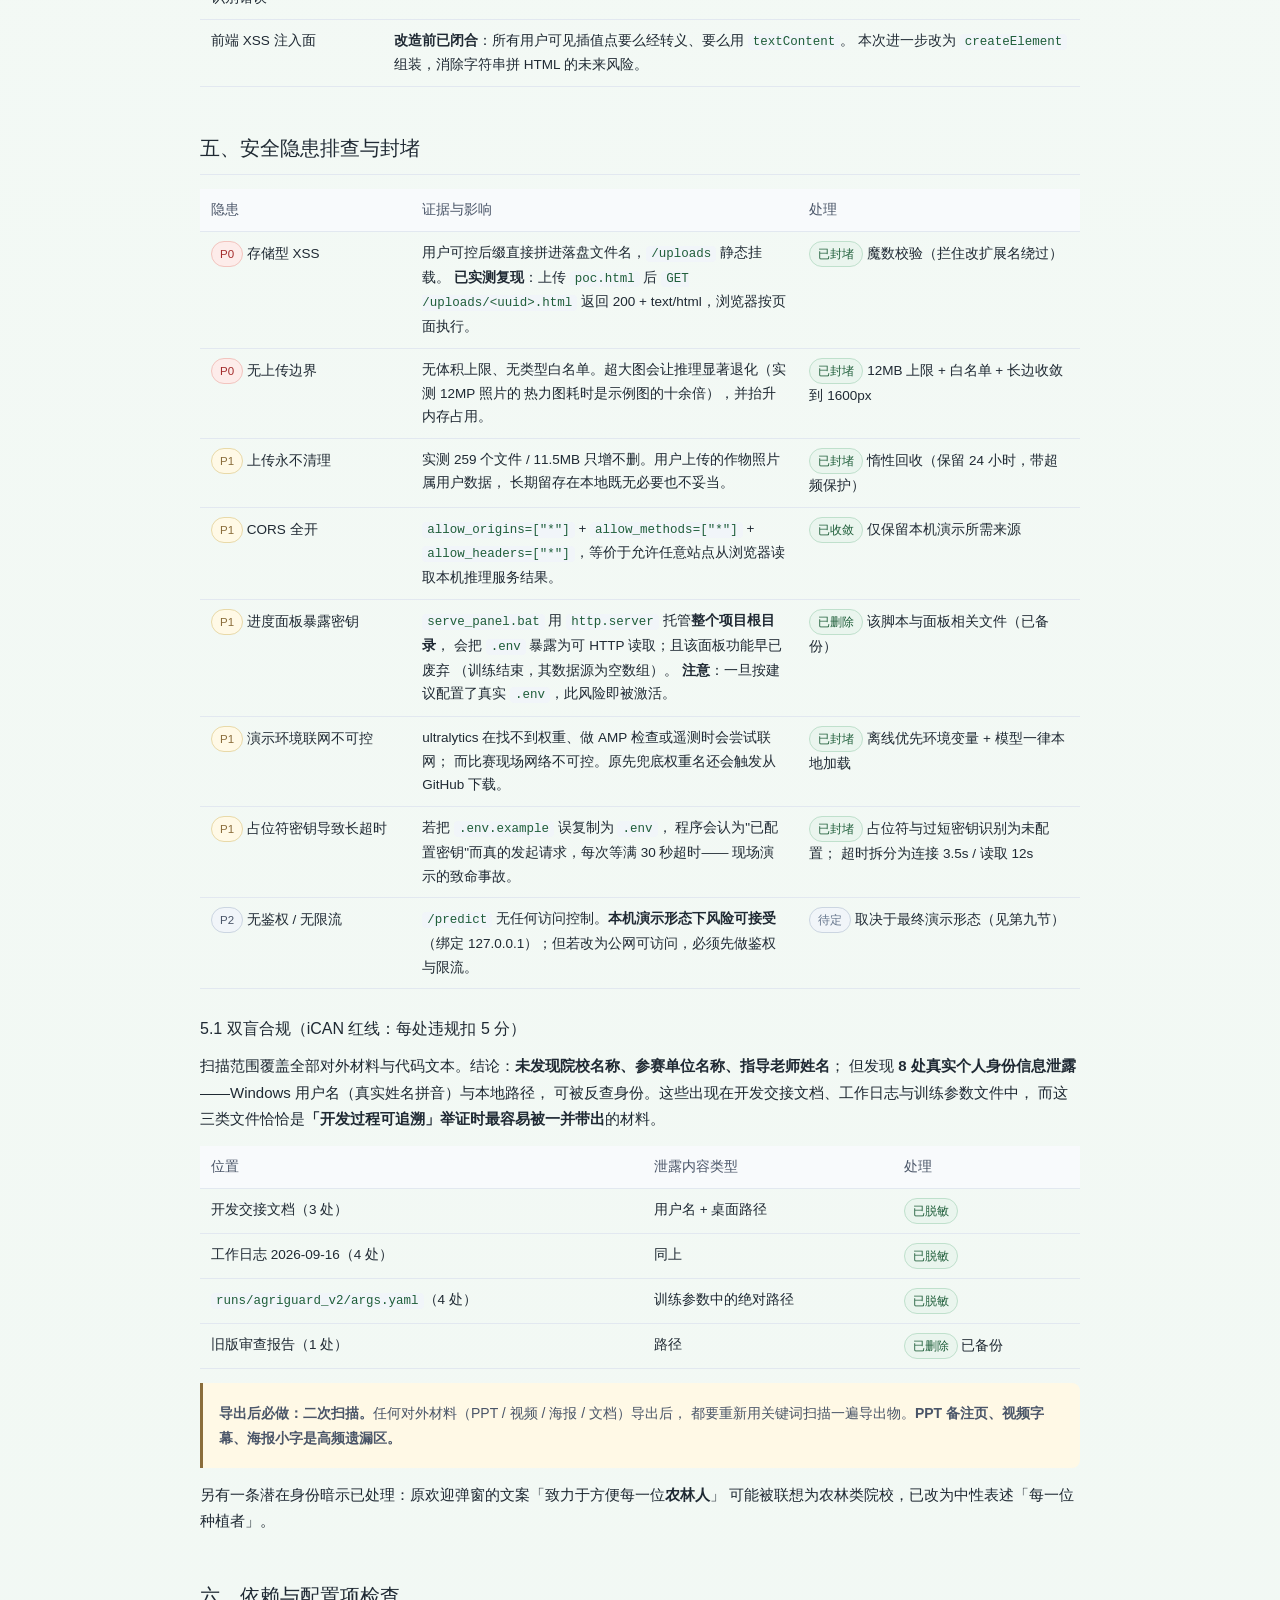
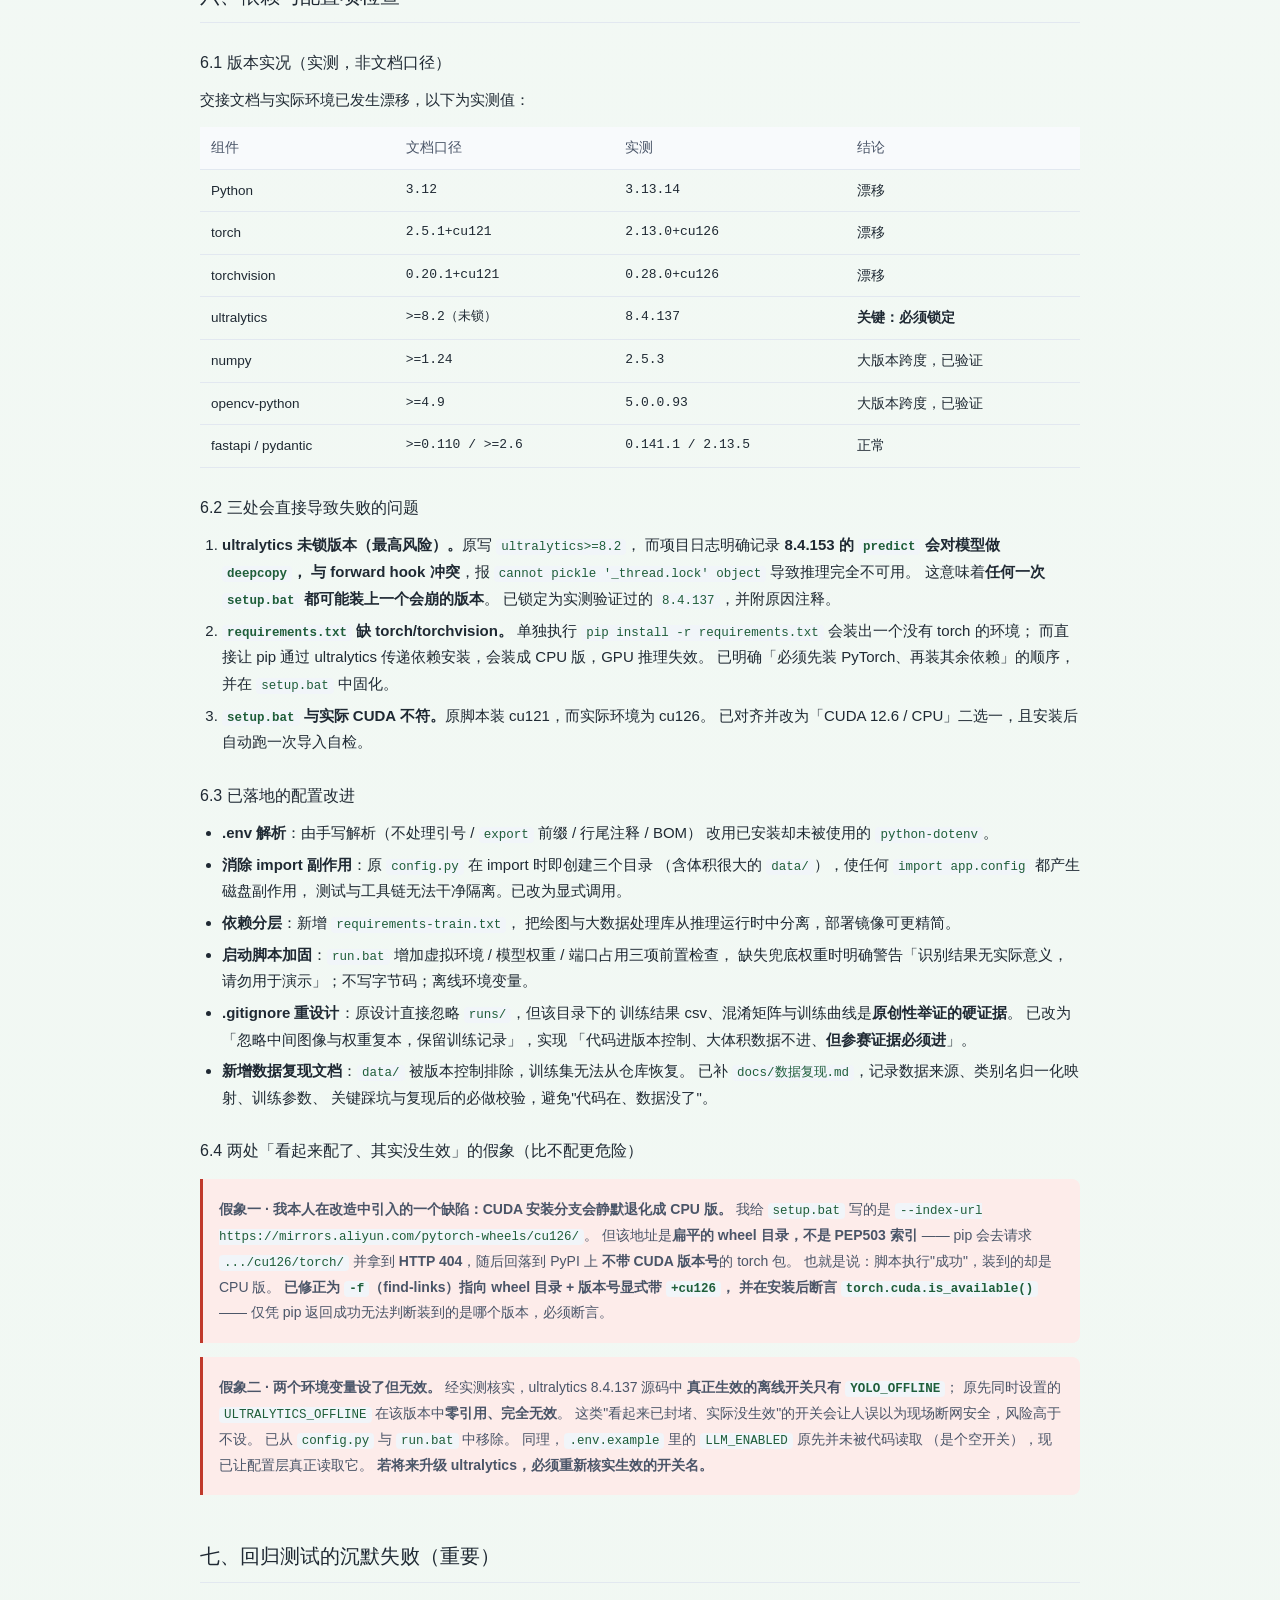
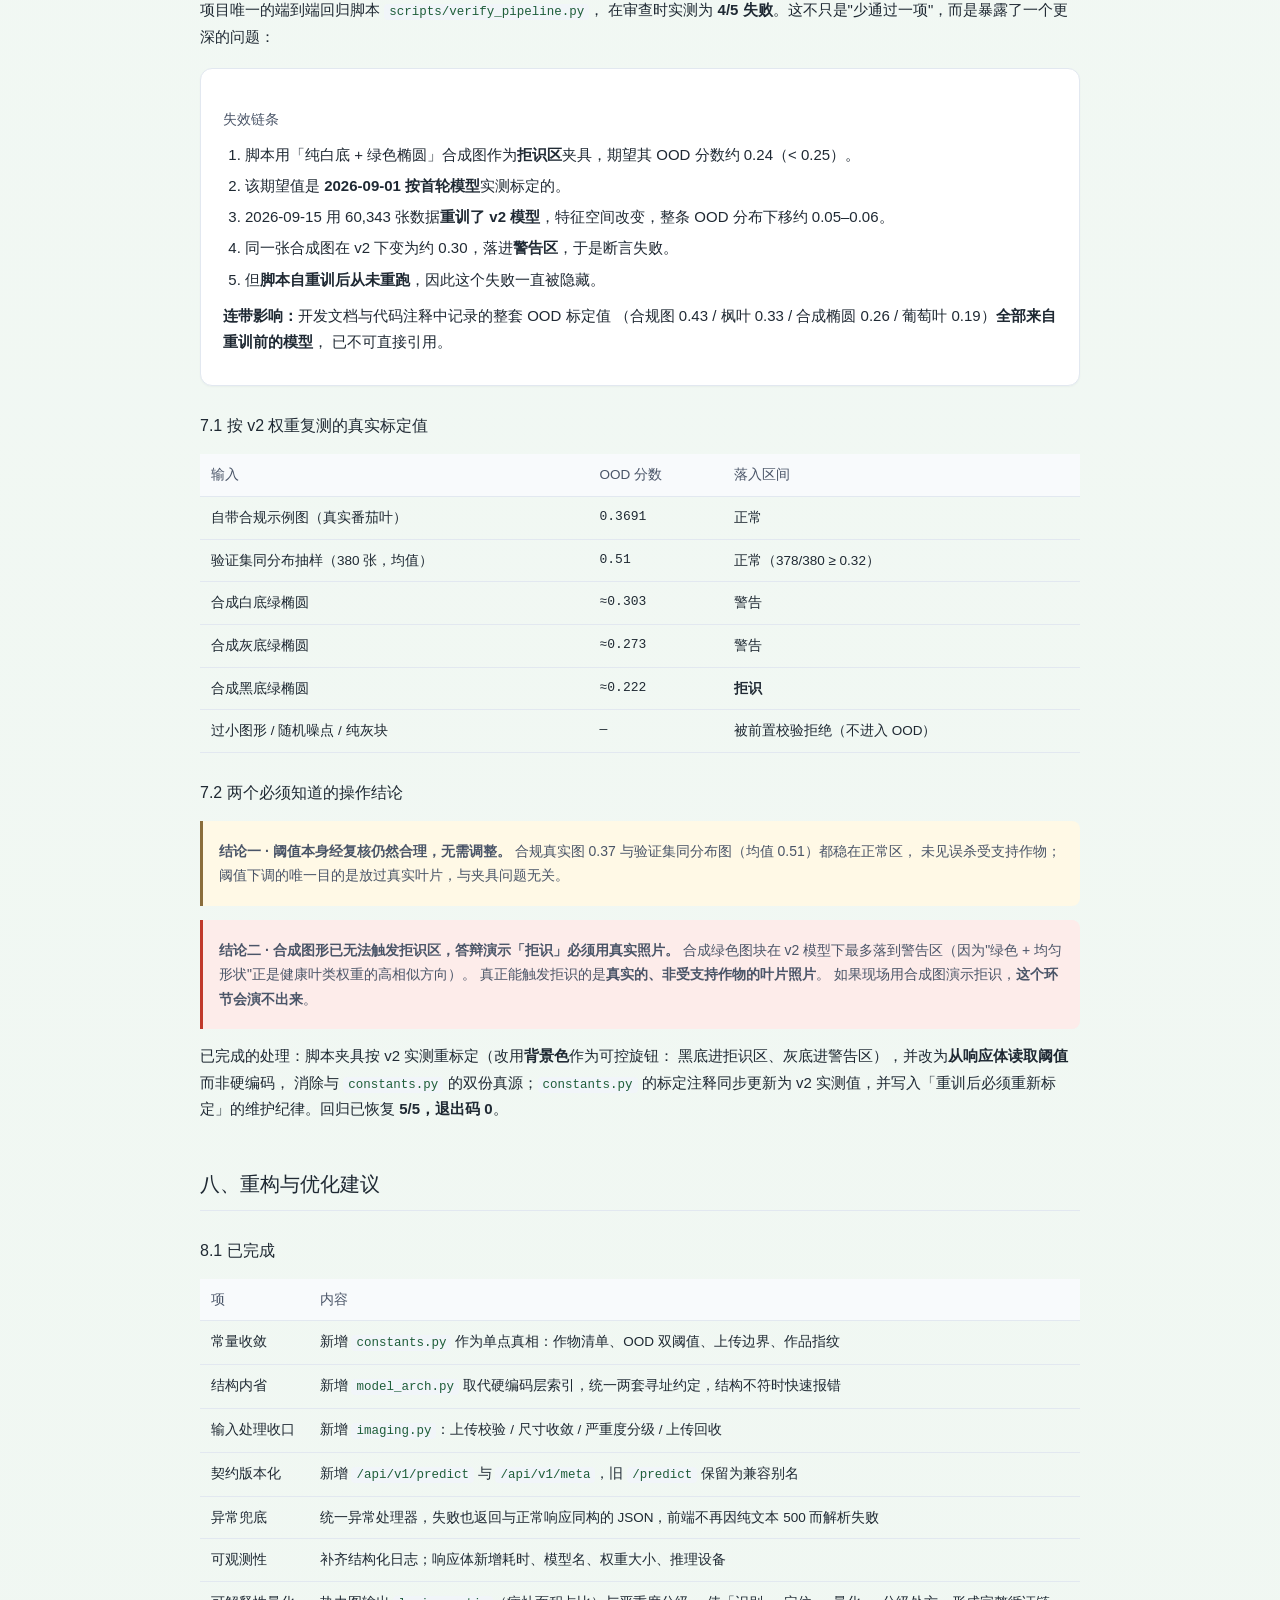
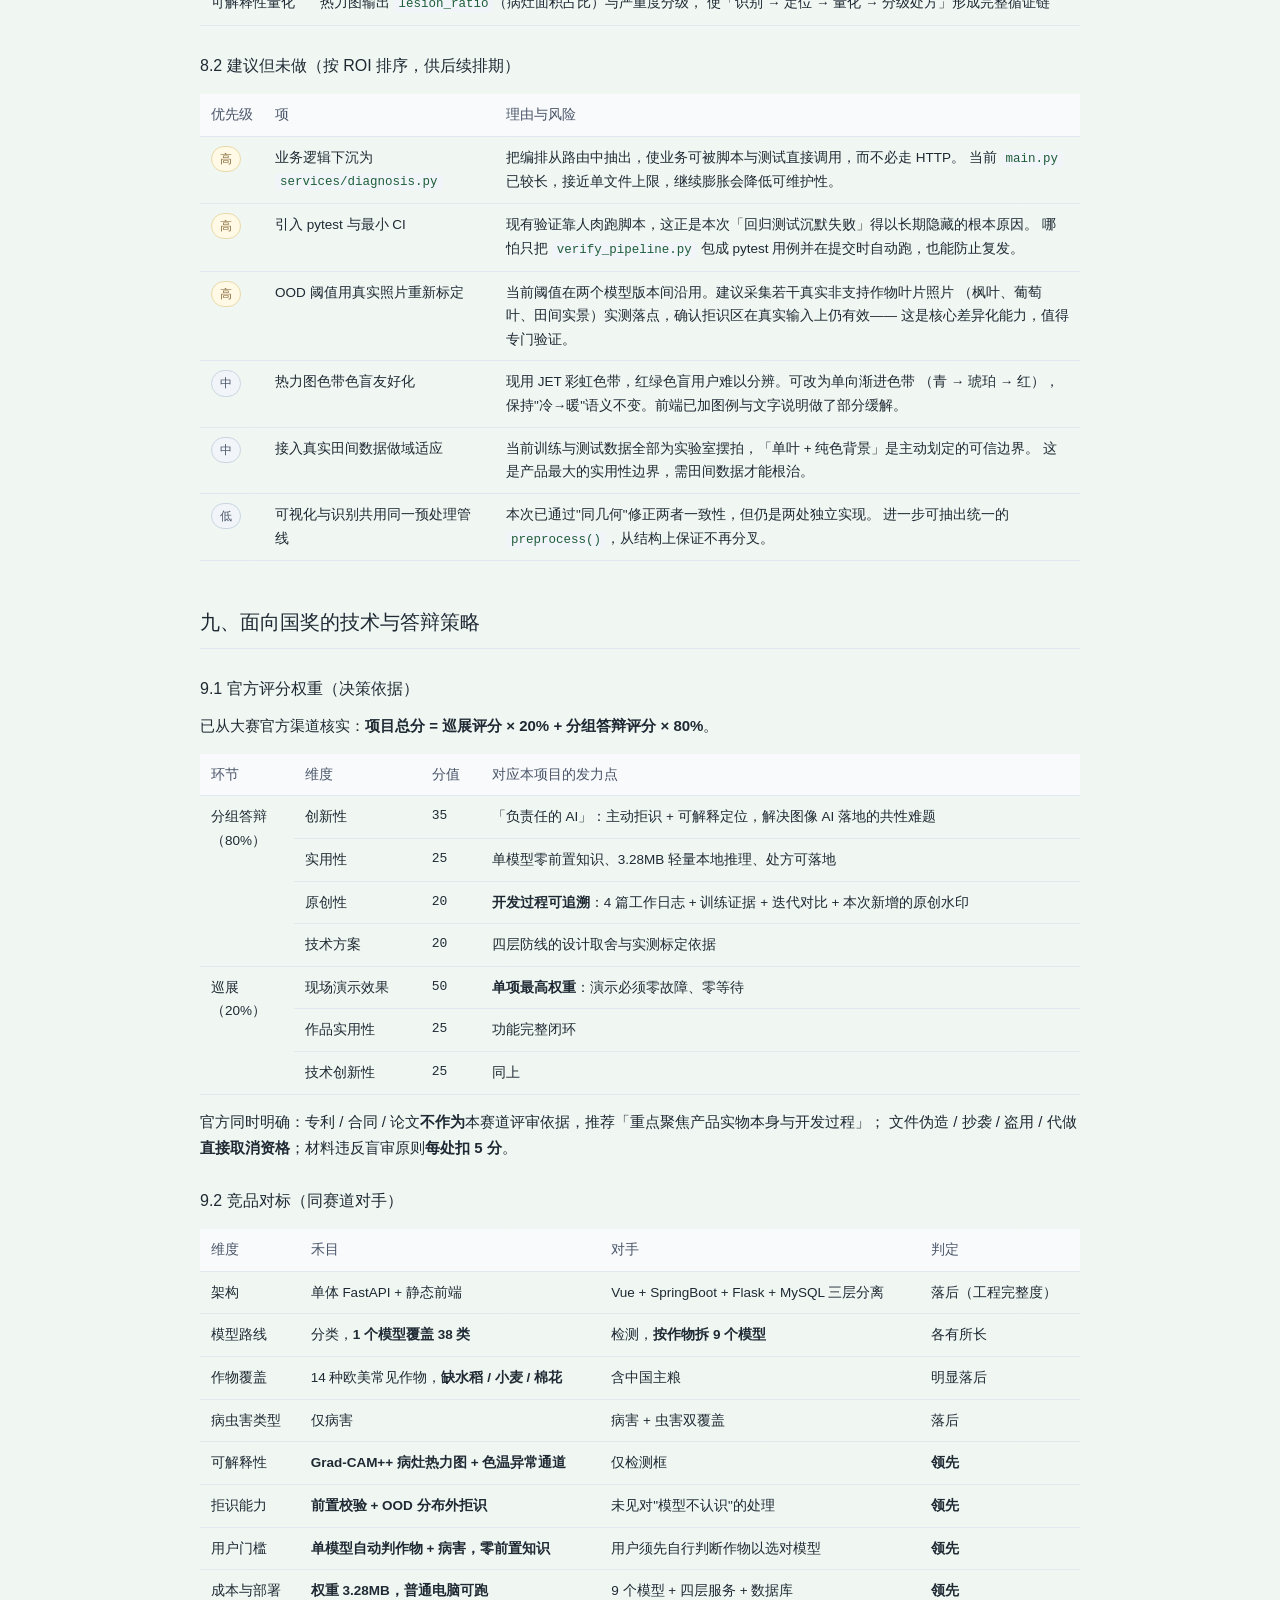
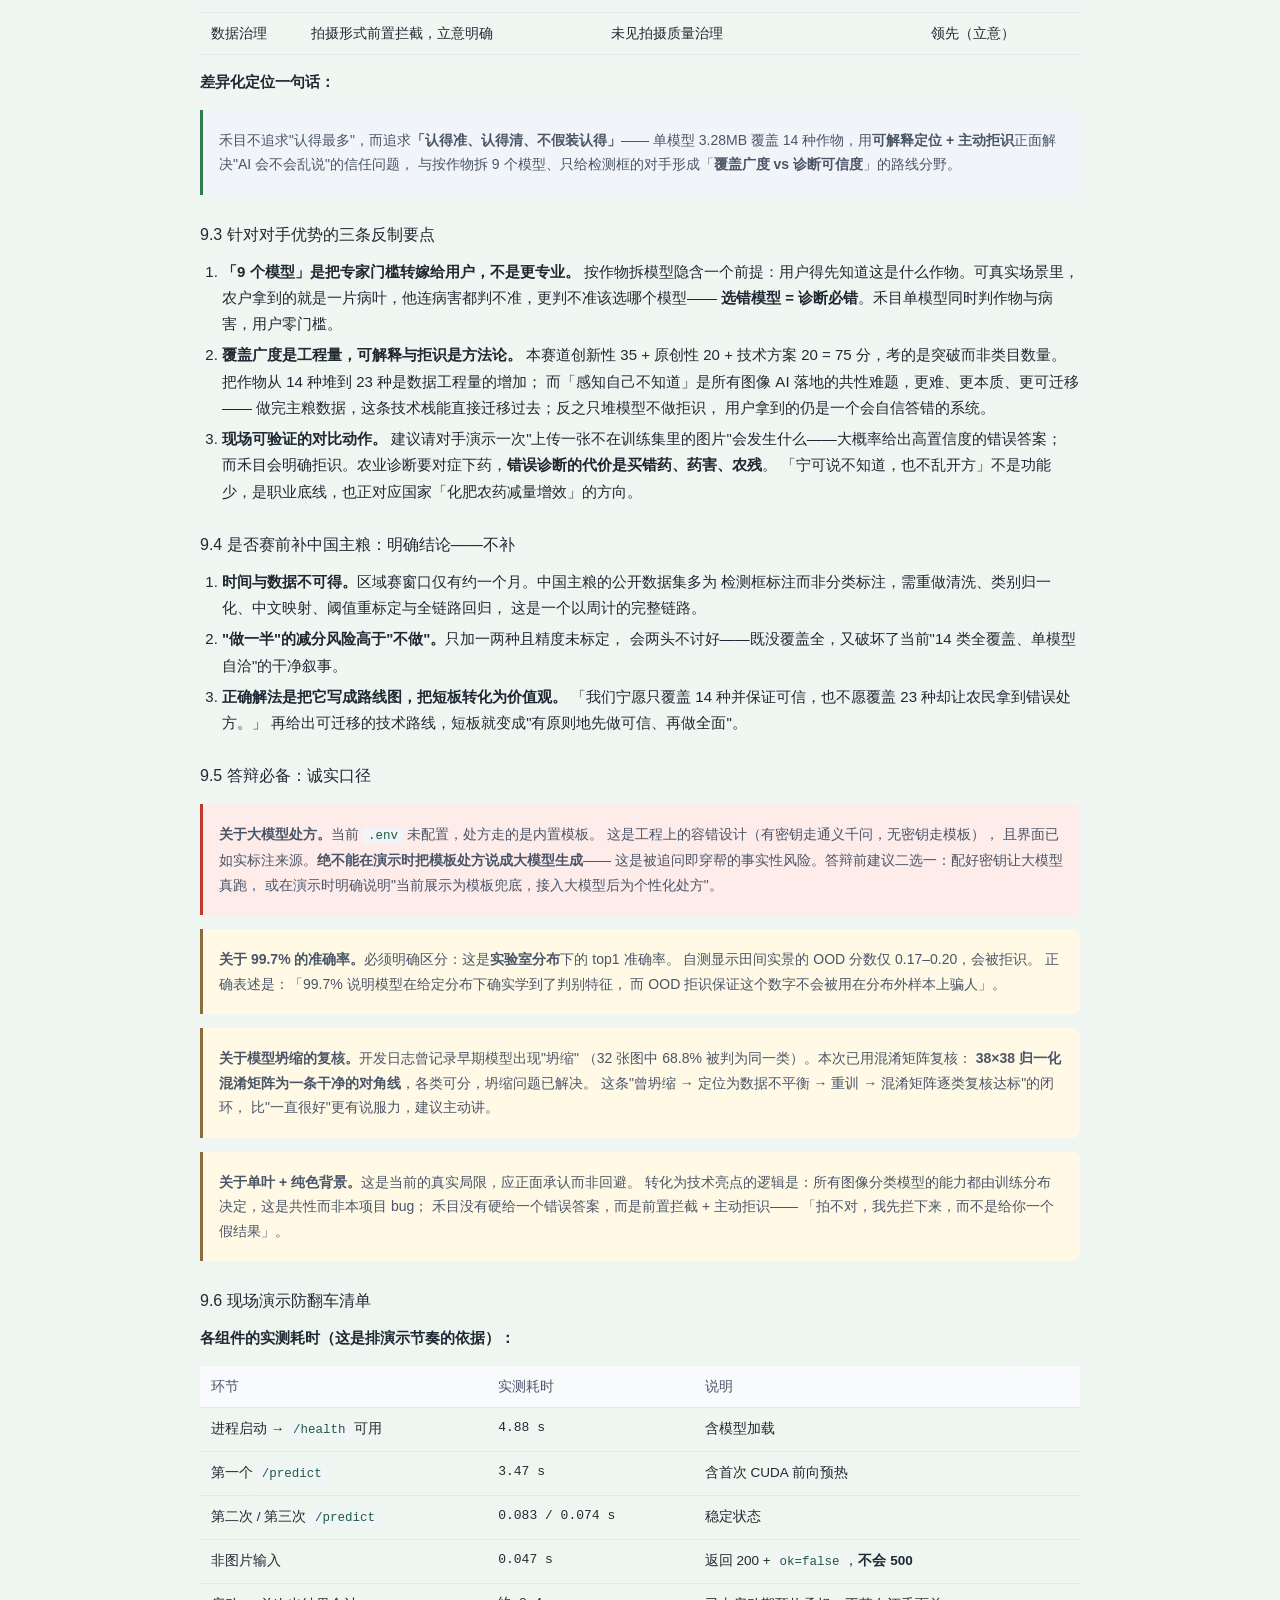
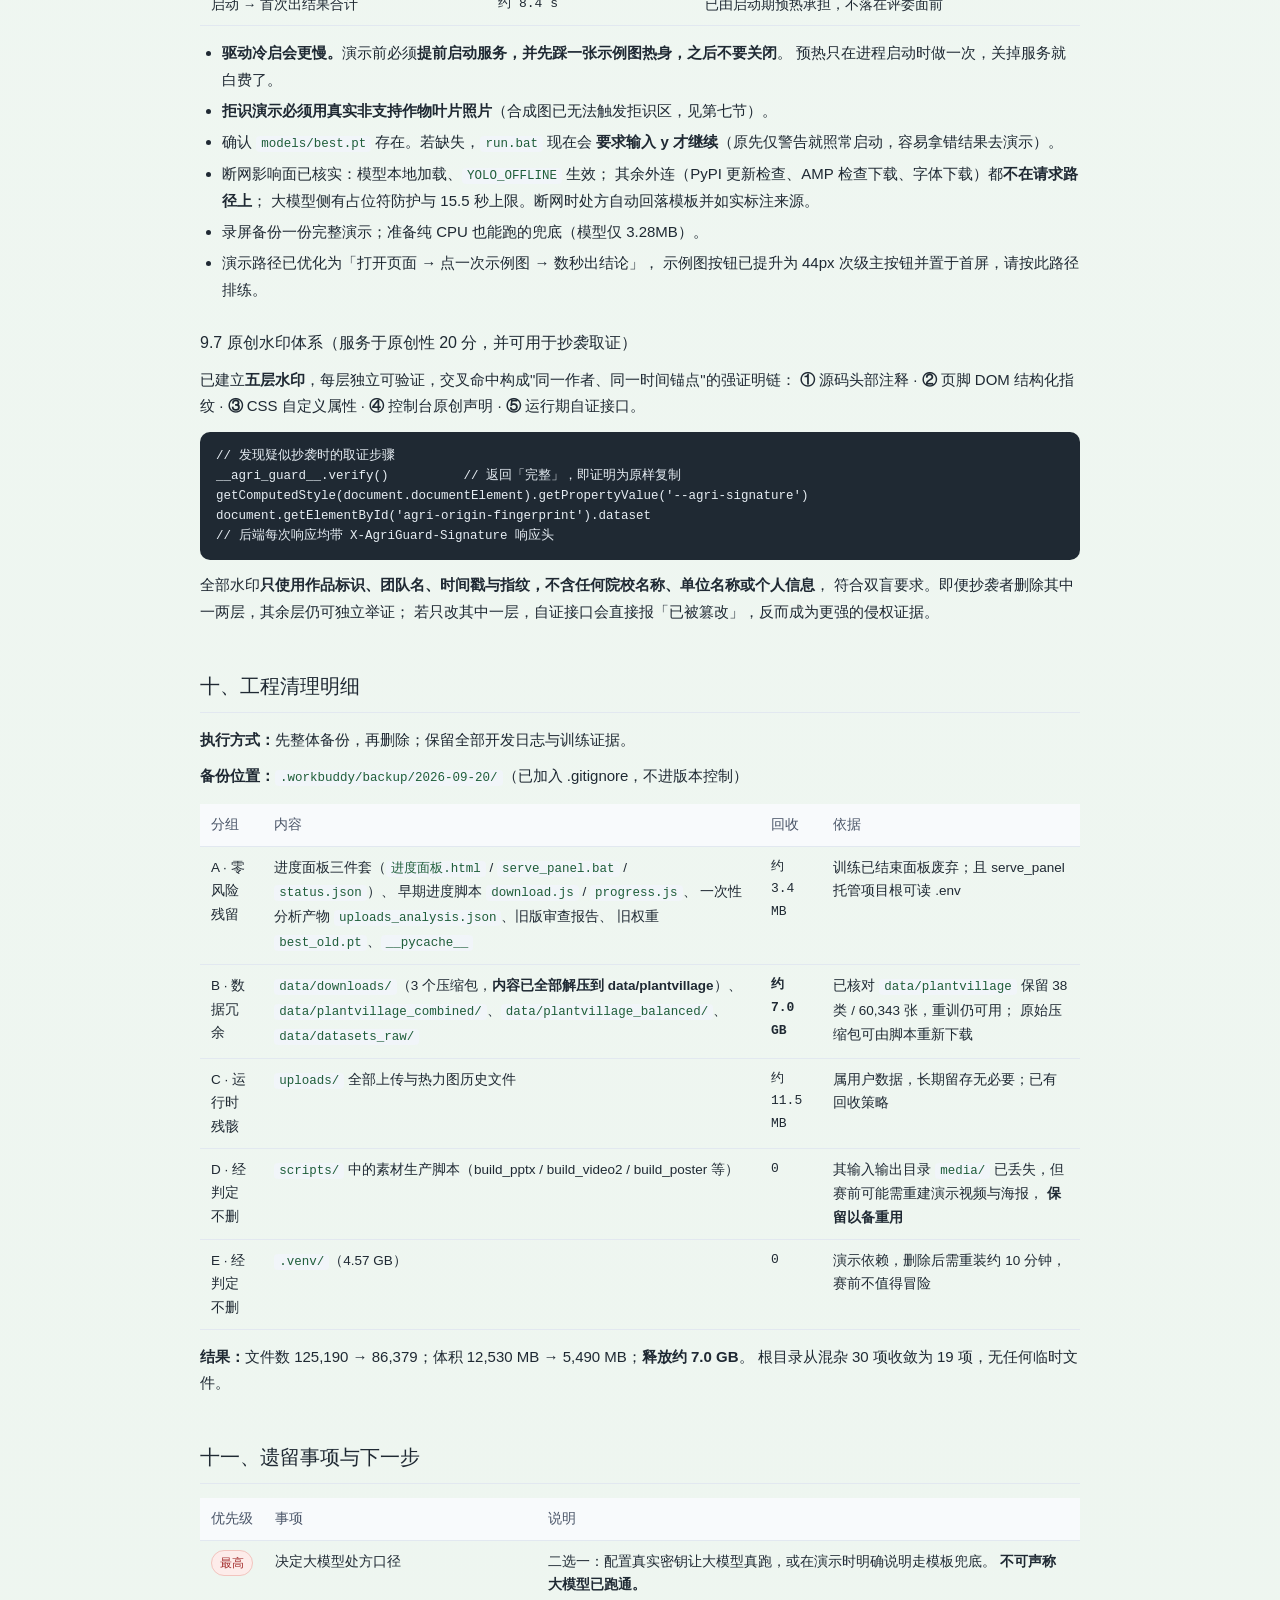
==== commit cc2acf35: "﻿fix: setup.bat 优先探测 Python 3.13；澄清记分卡口径 由运维维度复核发现的两项收尾。  == setup.bat 解释器探测顺序 == 原顺序把 py -3.12 排在 p" ====
--- a/docs/项目审查与优化报告.html
+++ b/docs/项目审查与优化报告.html
@@ -982,6 +982,14 @@
 </table>
 <p><b>总档：Bronze</b>（未达商业级 Silver）。对「学生竞赛作品 + 本机演示」这一目标形态已足够；
 若要对外提供服务，需按上表逐项补齐。</p>
+<blockquote>
+  <p><b>关于档位的口径说明（避免两套刻度混用）。</b>
+  上表由运维维度按<b>生产就绪度</b>标准给出。质量维度（QA）在完成复验后也给出过一个档位评估，
+  其口径是<b>「本次交付的缺陷与验证是否达标」</b>，结论落在其 Silver 线上。
+  两者<b>不是同一个刻度</b>：一个问「能不能对外当服务发布」，一个问「这一版交付质量是否合格」。
+  拉低运维档位的是测试体系、可观测性与发布安全三项工程化缺口，与本次修复内容无关；
+  补齐动作见 <code>devops.md</code> §D 的 5 条最小项。</p>
+</blockquote>
 
 <h3>证据附录</h3>
 <p>七份详细审查报告保存在 <code>.workbuddy/review/</code>，均含 <code>文件:行号</code> 级证据：</p>
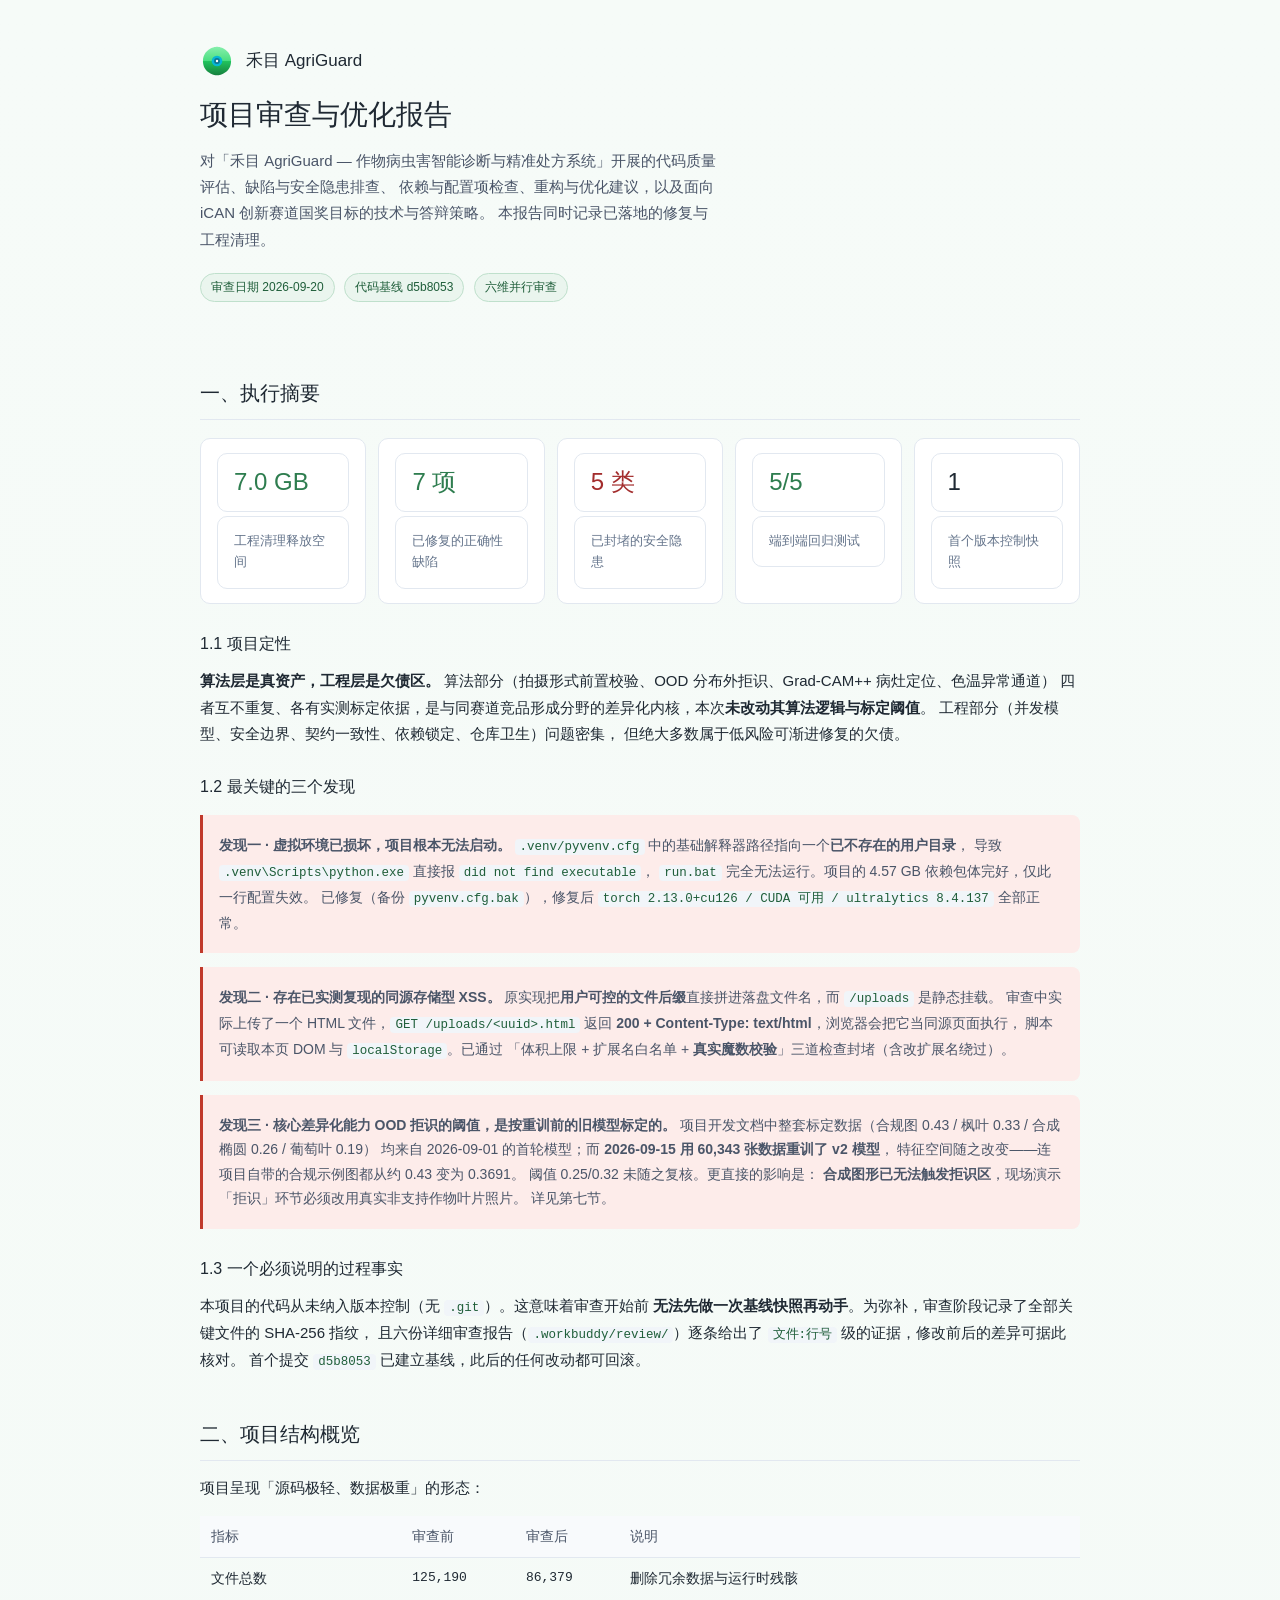
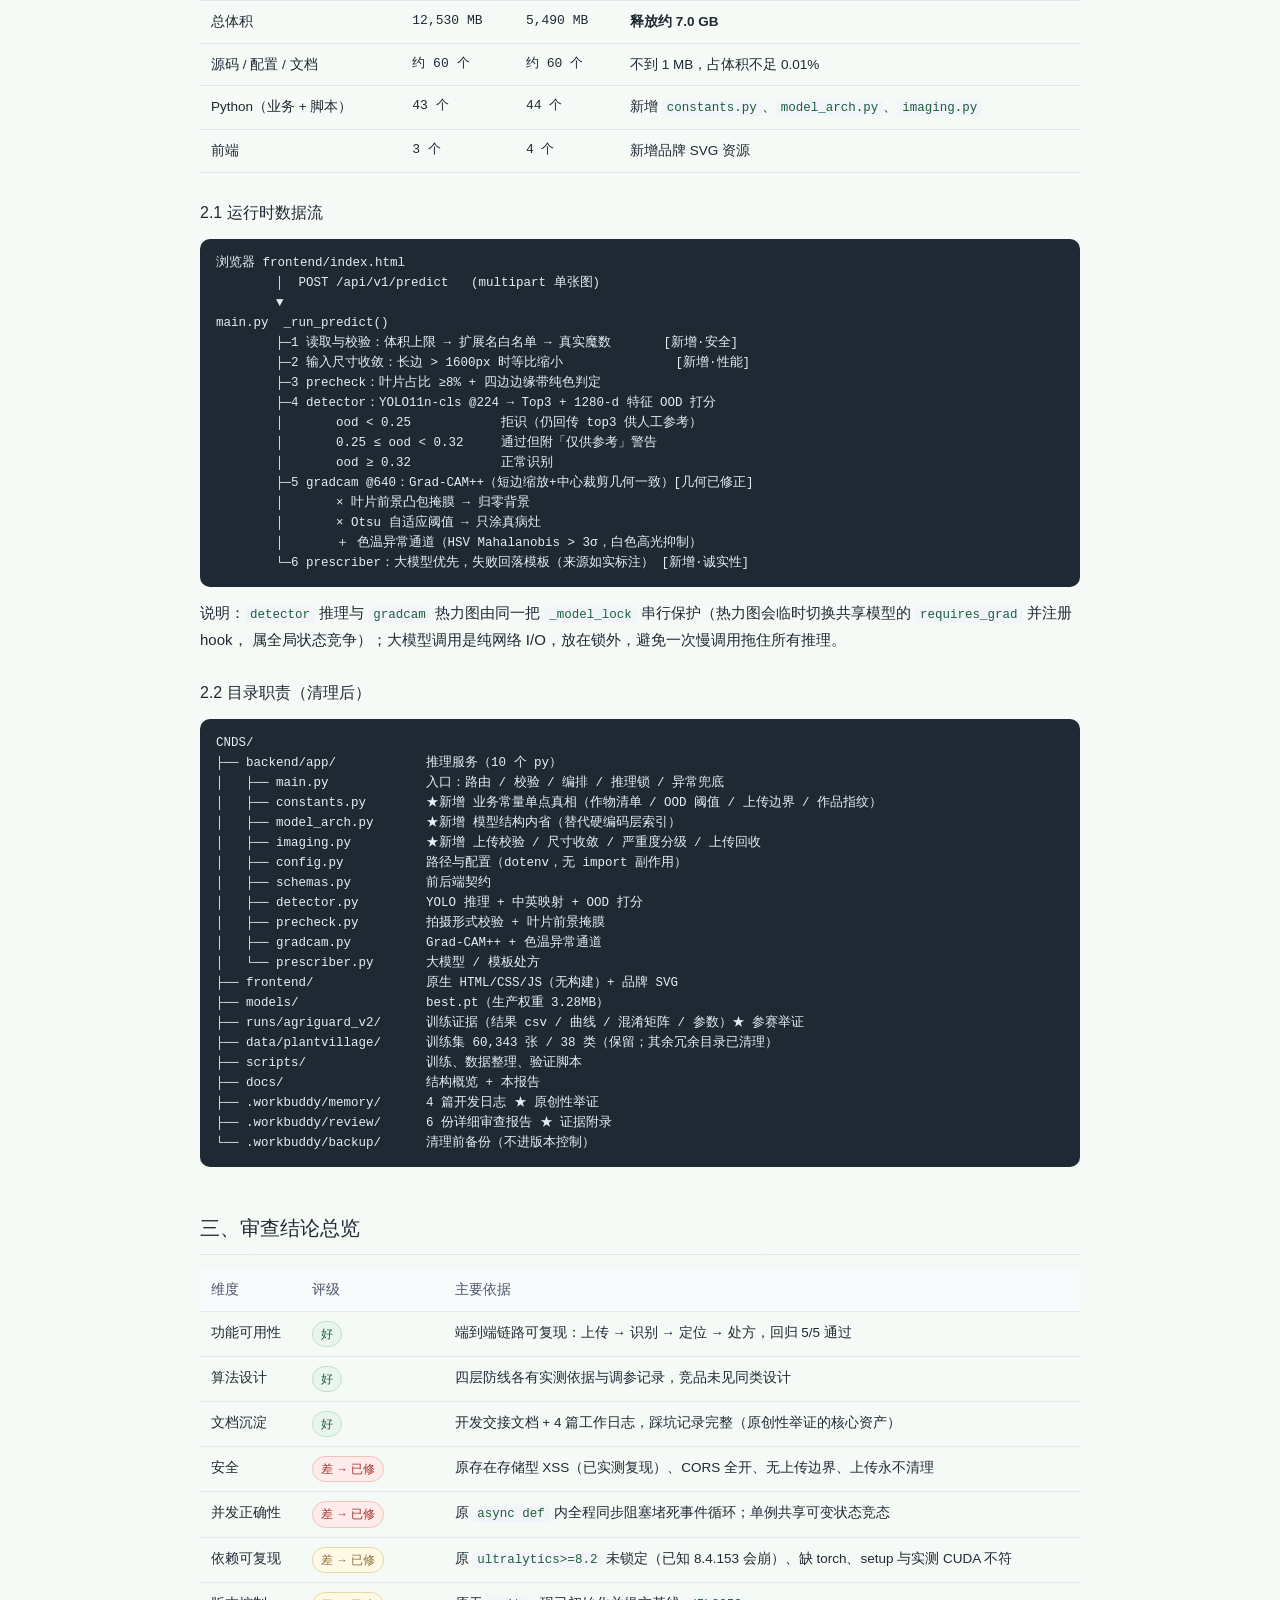
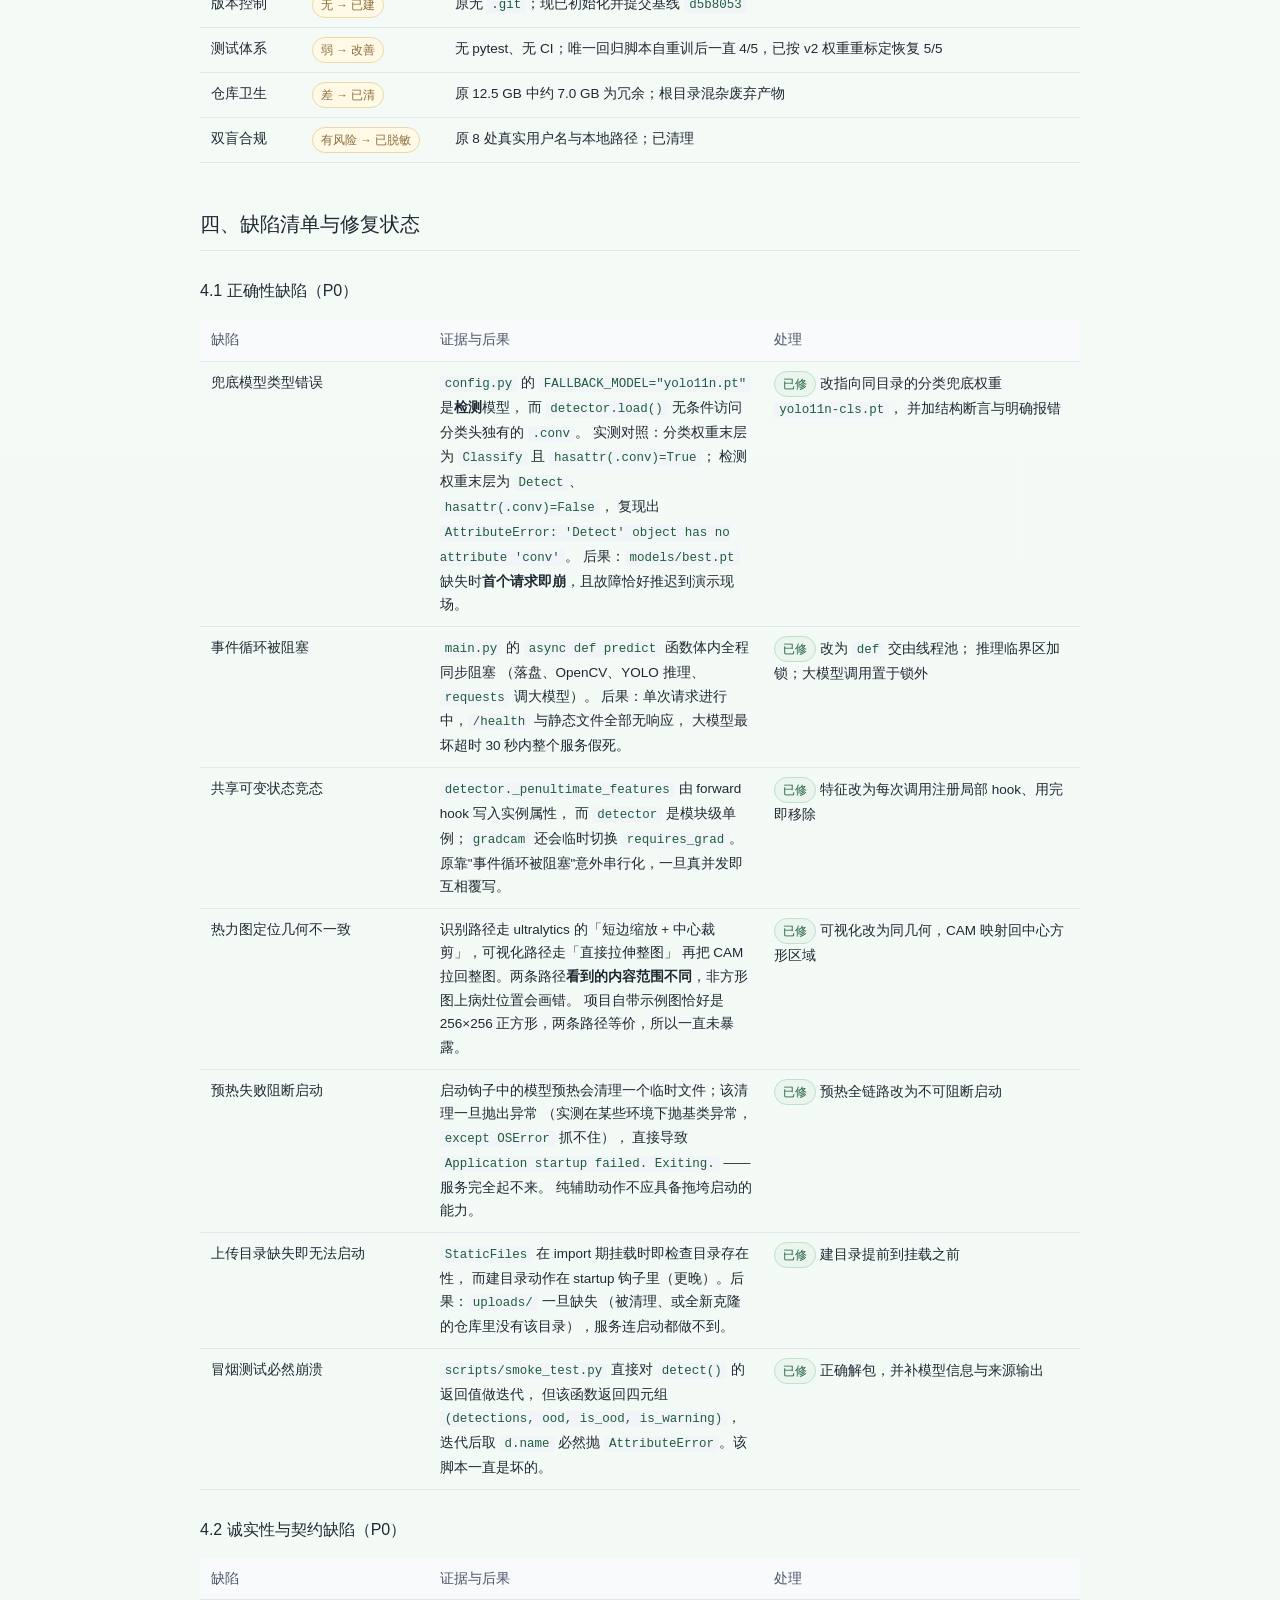
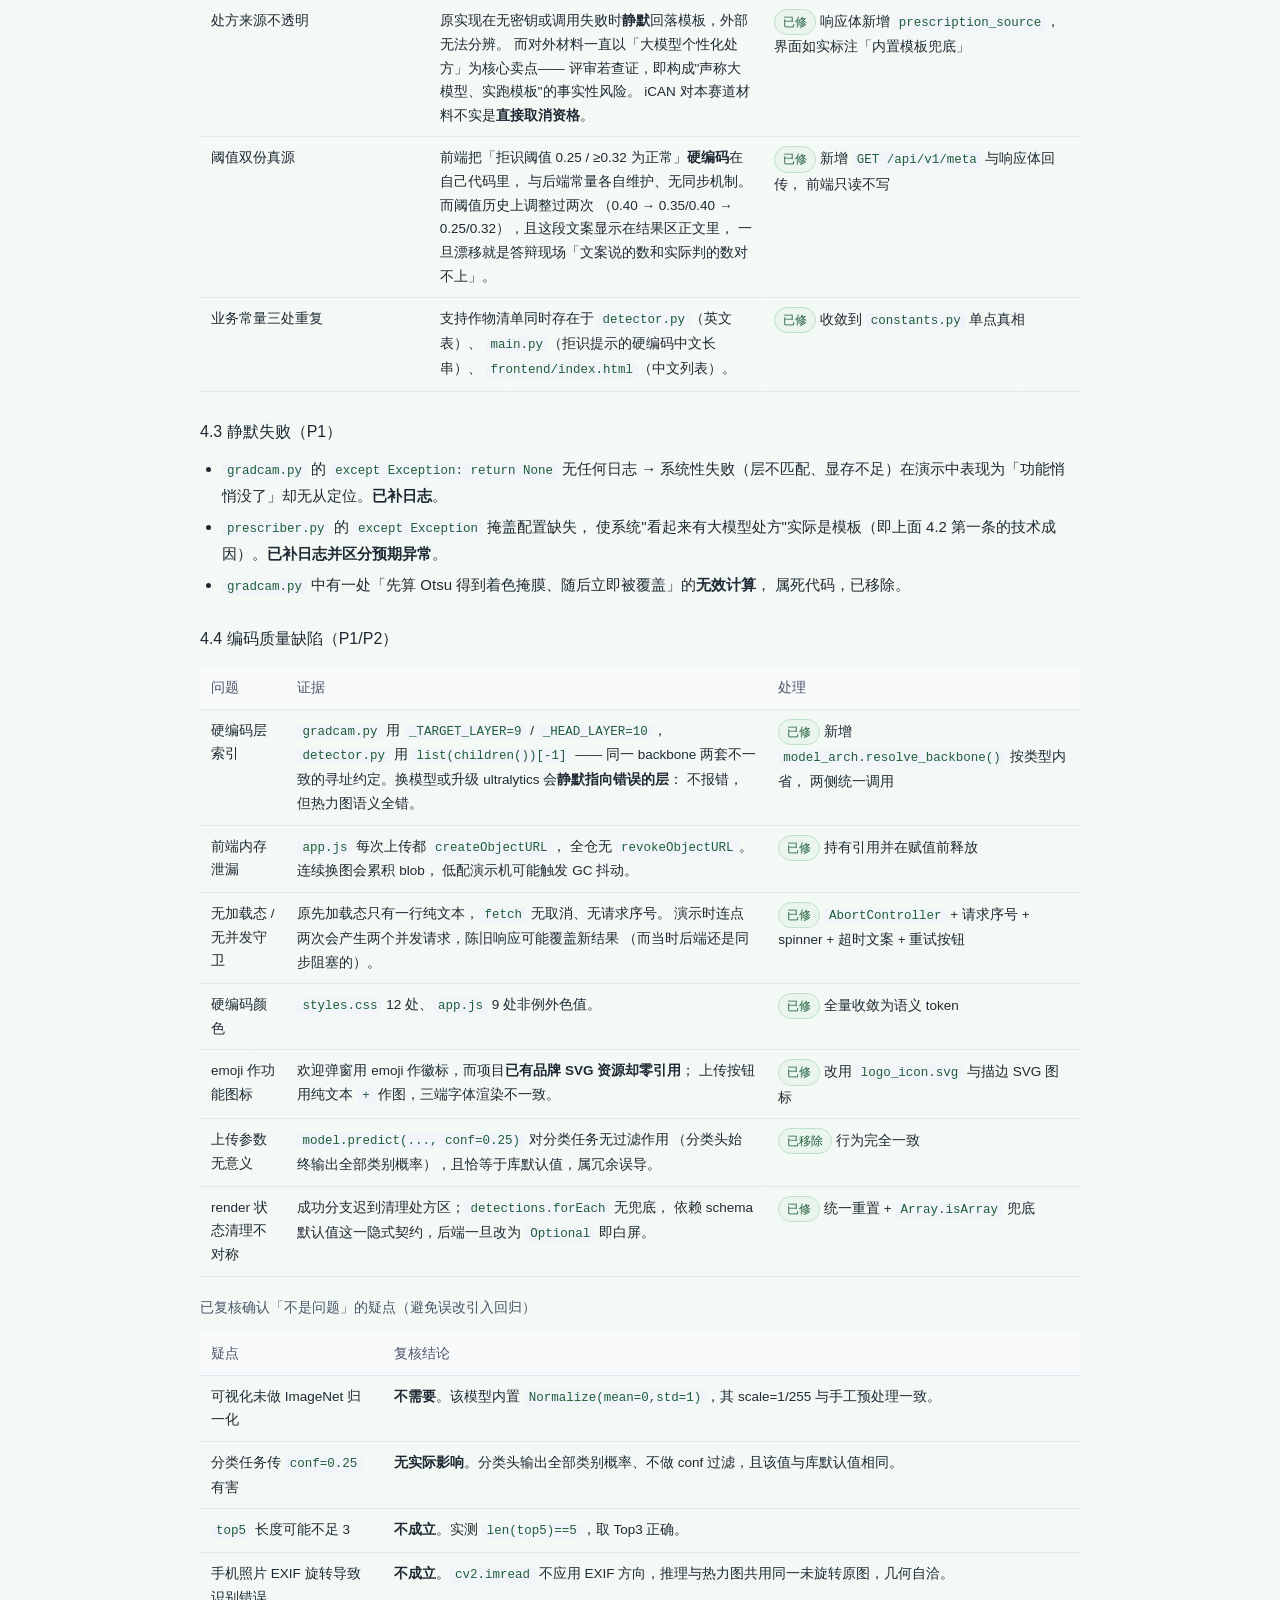
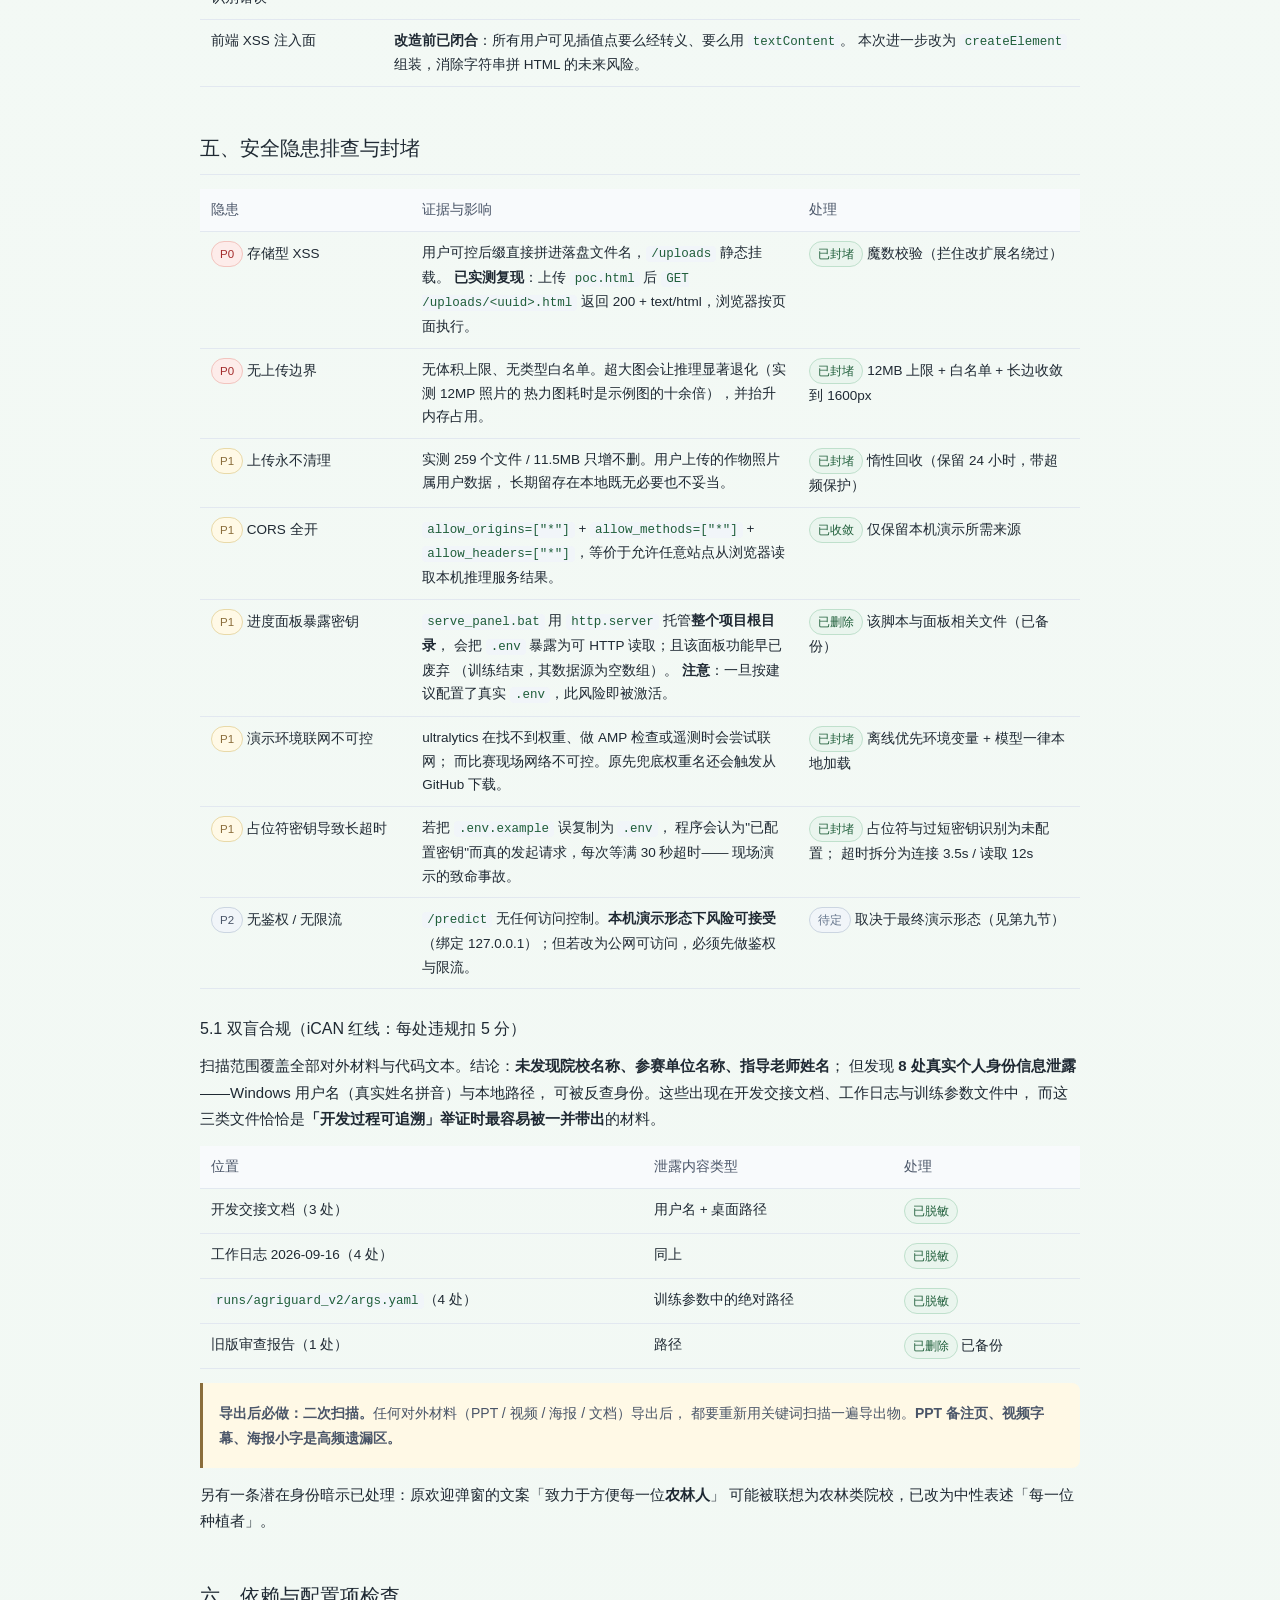
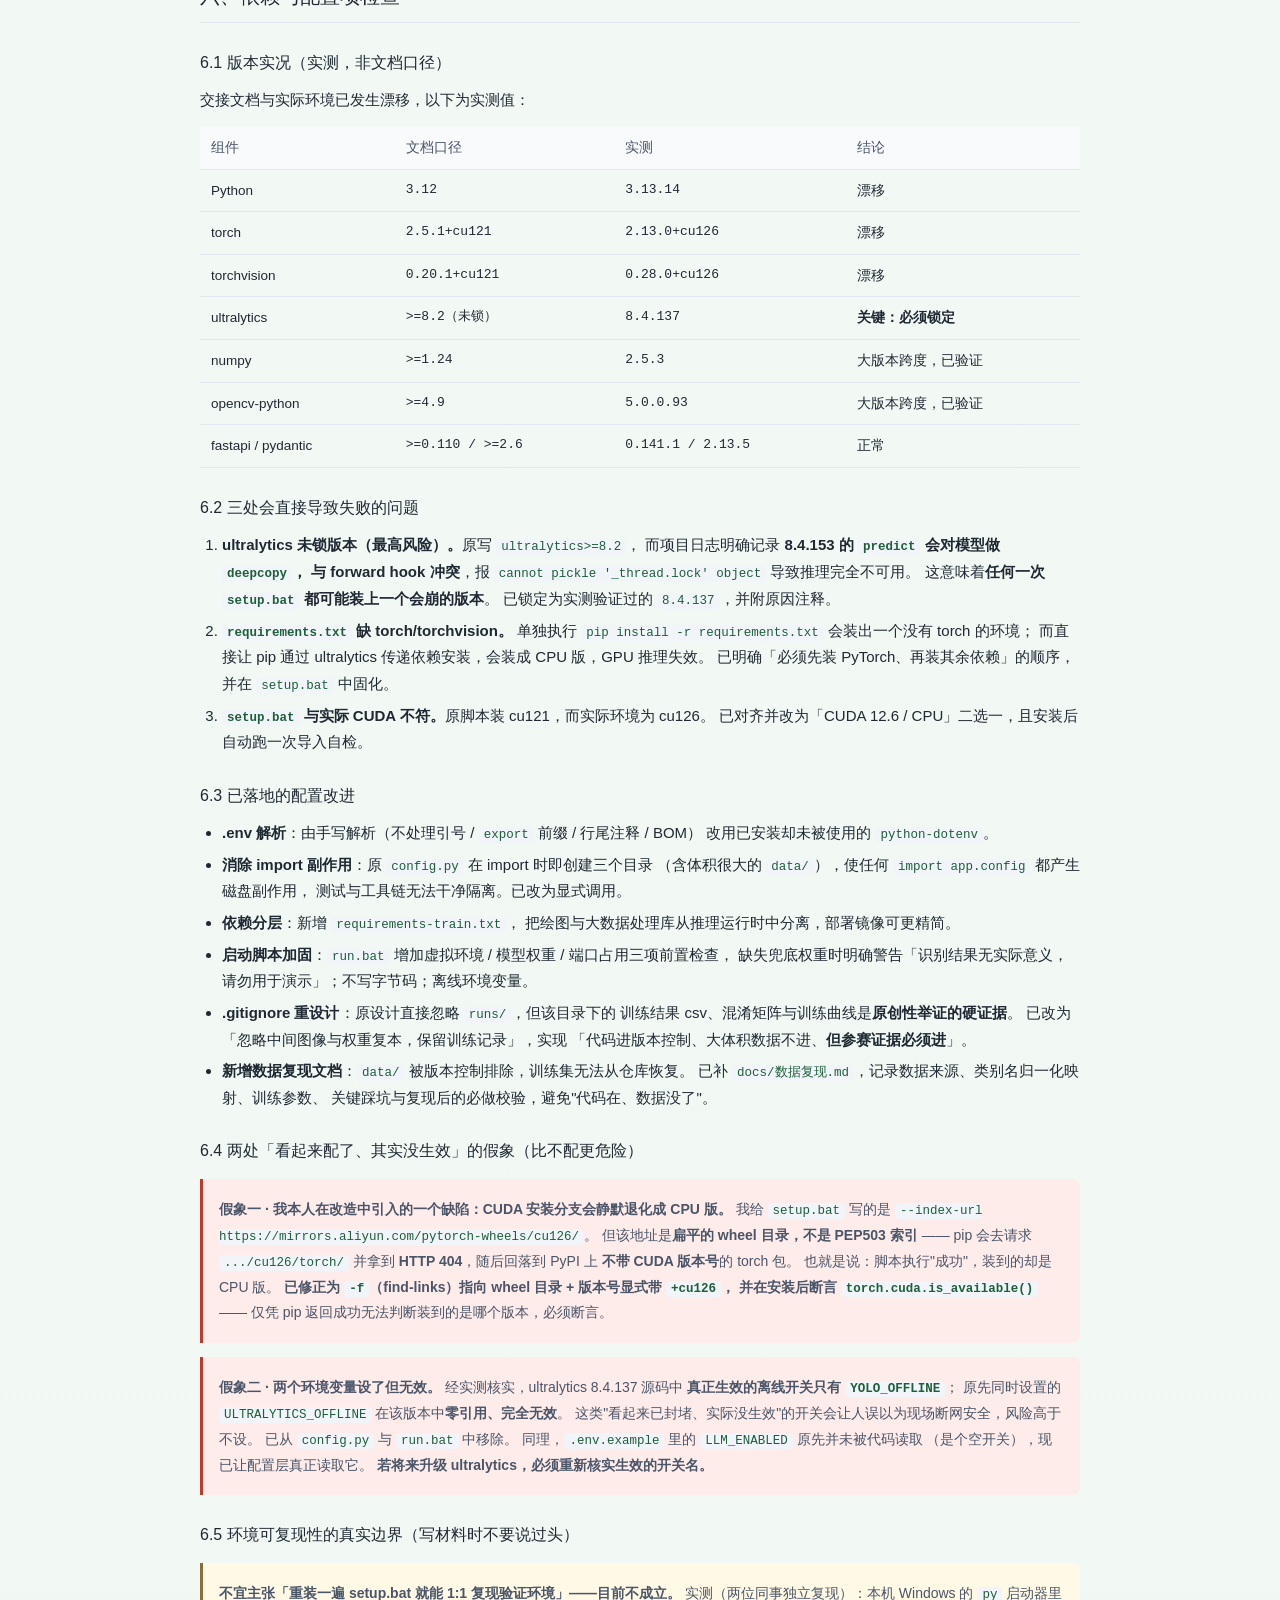
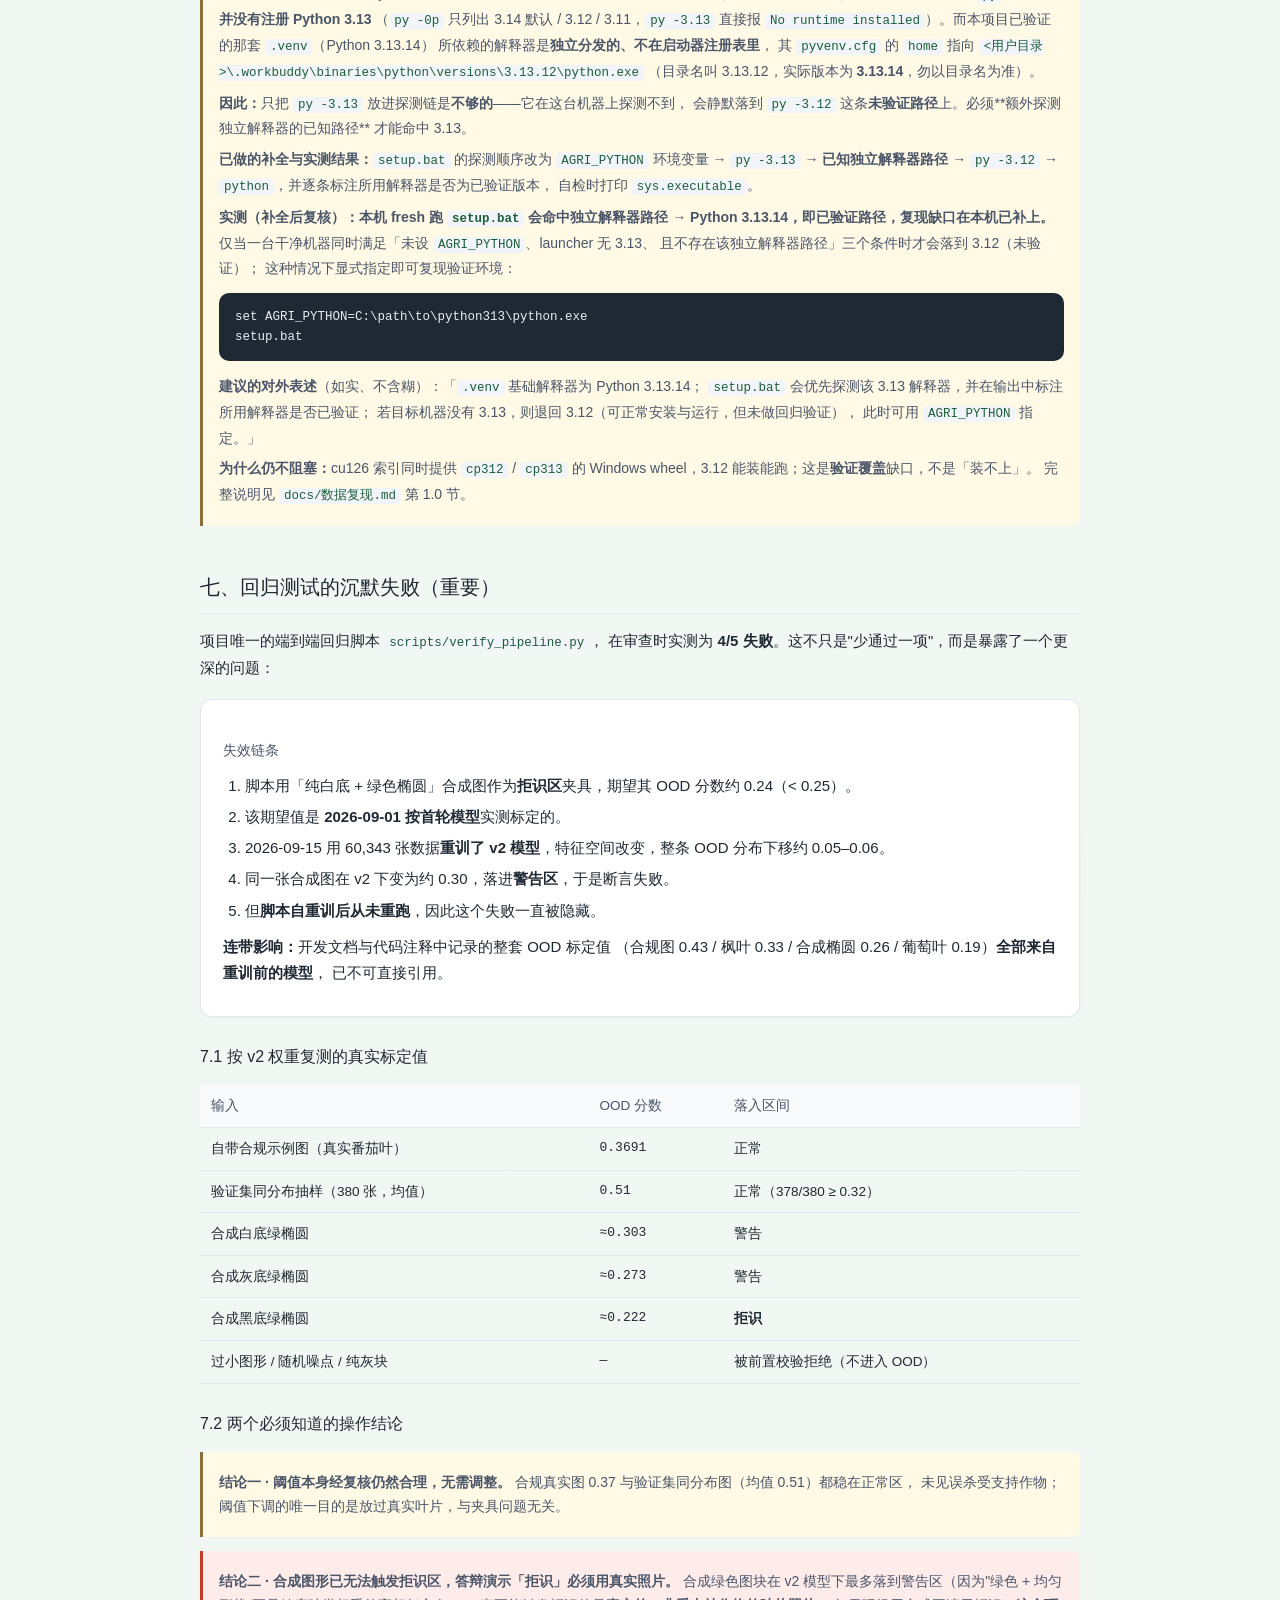
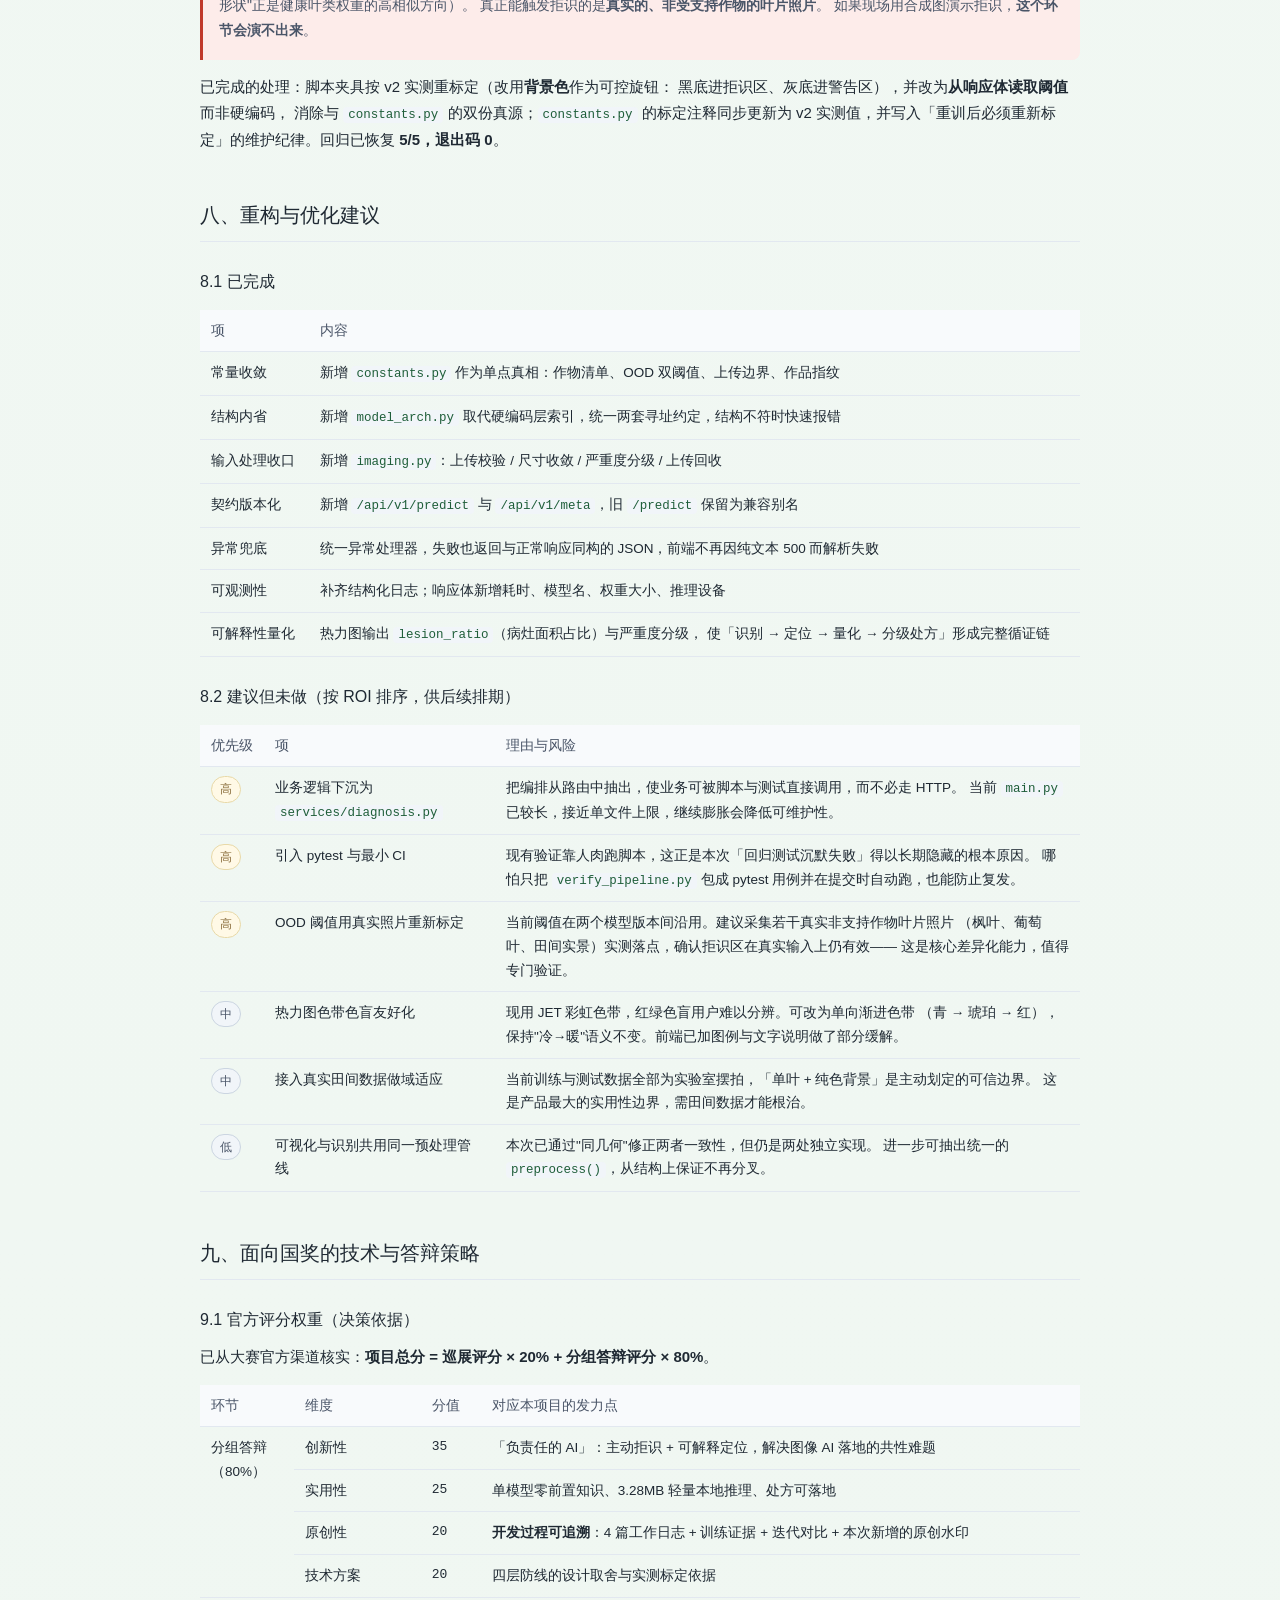
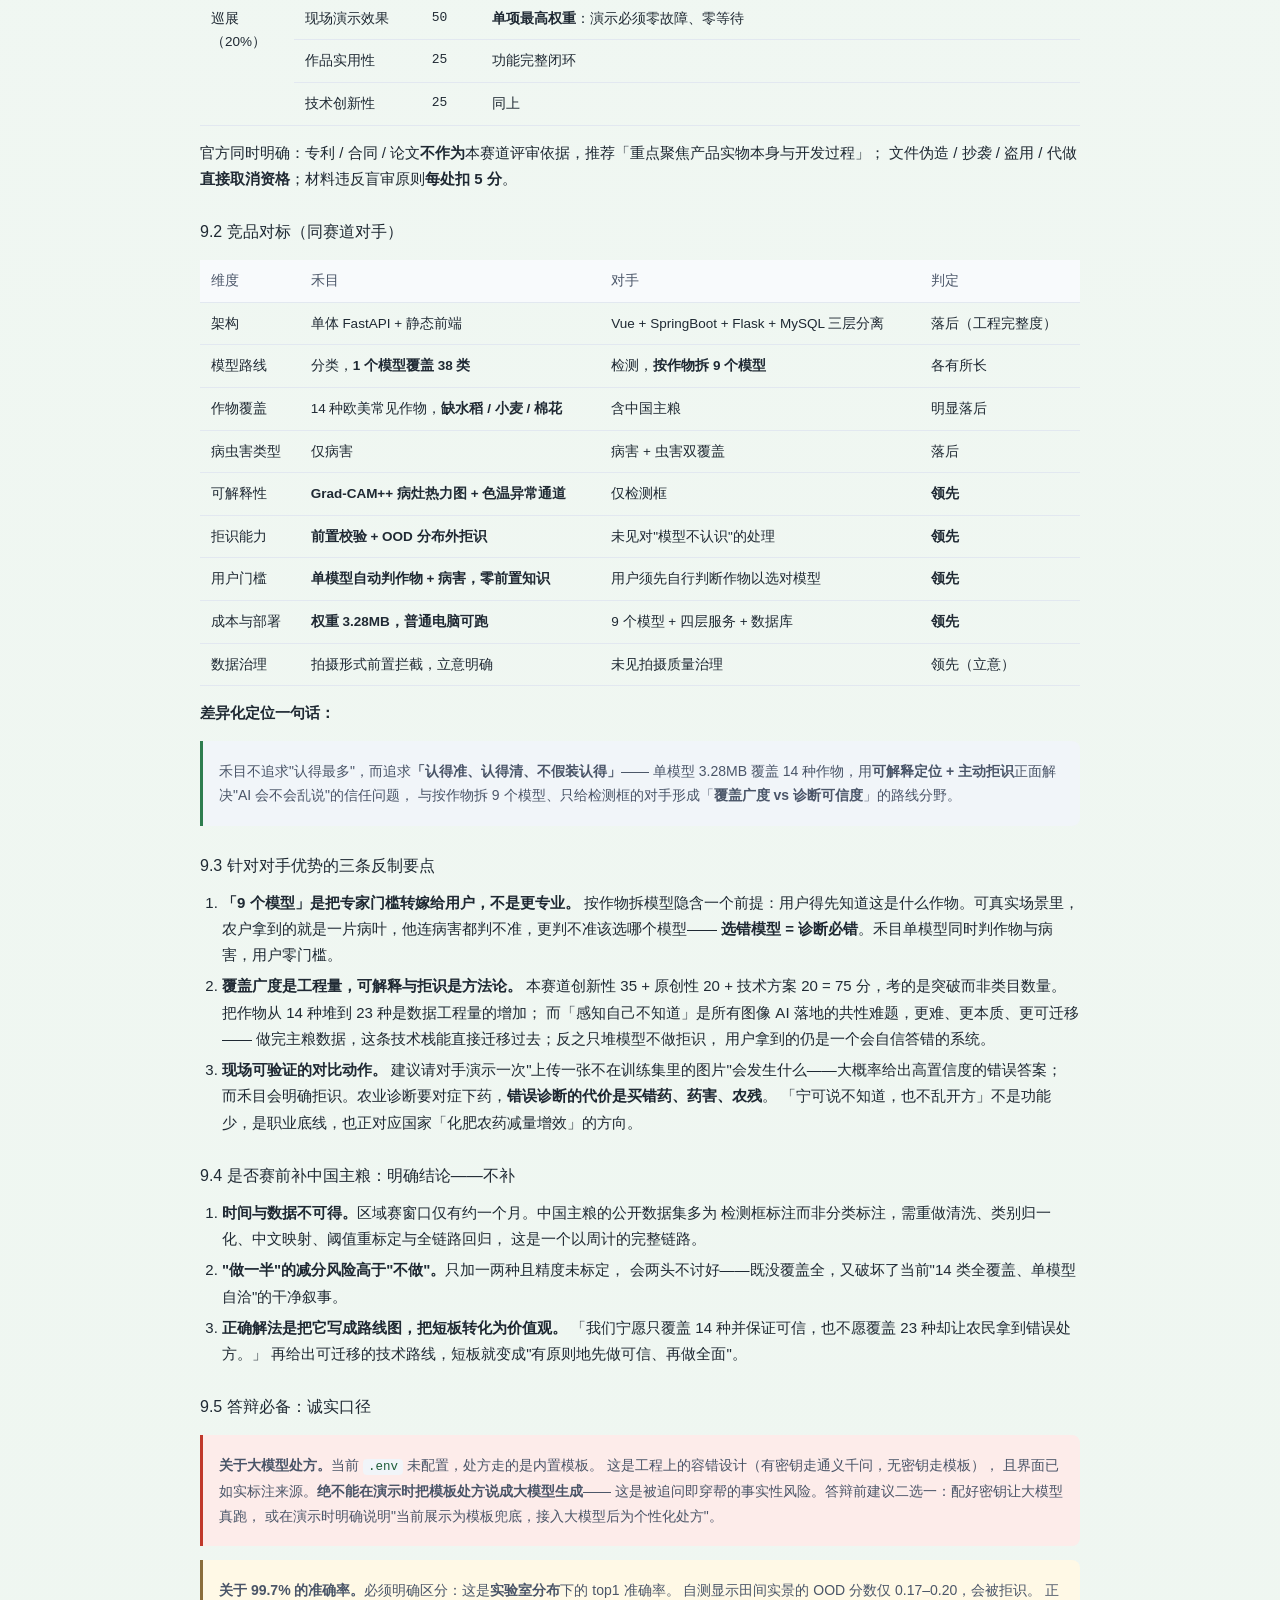
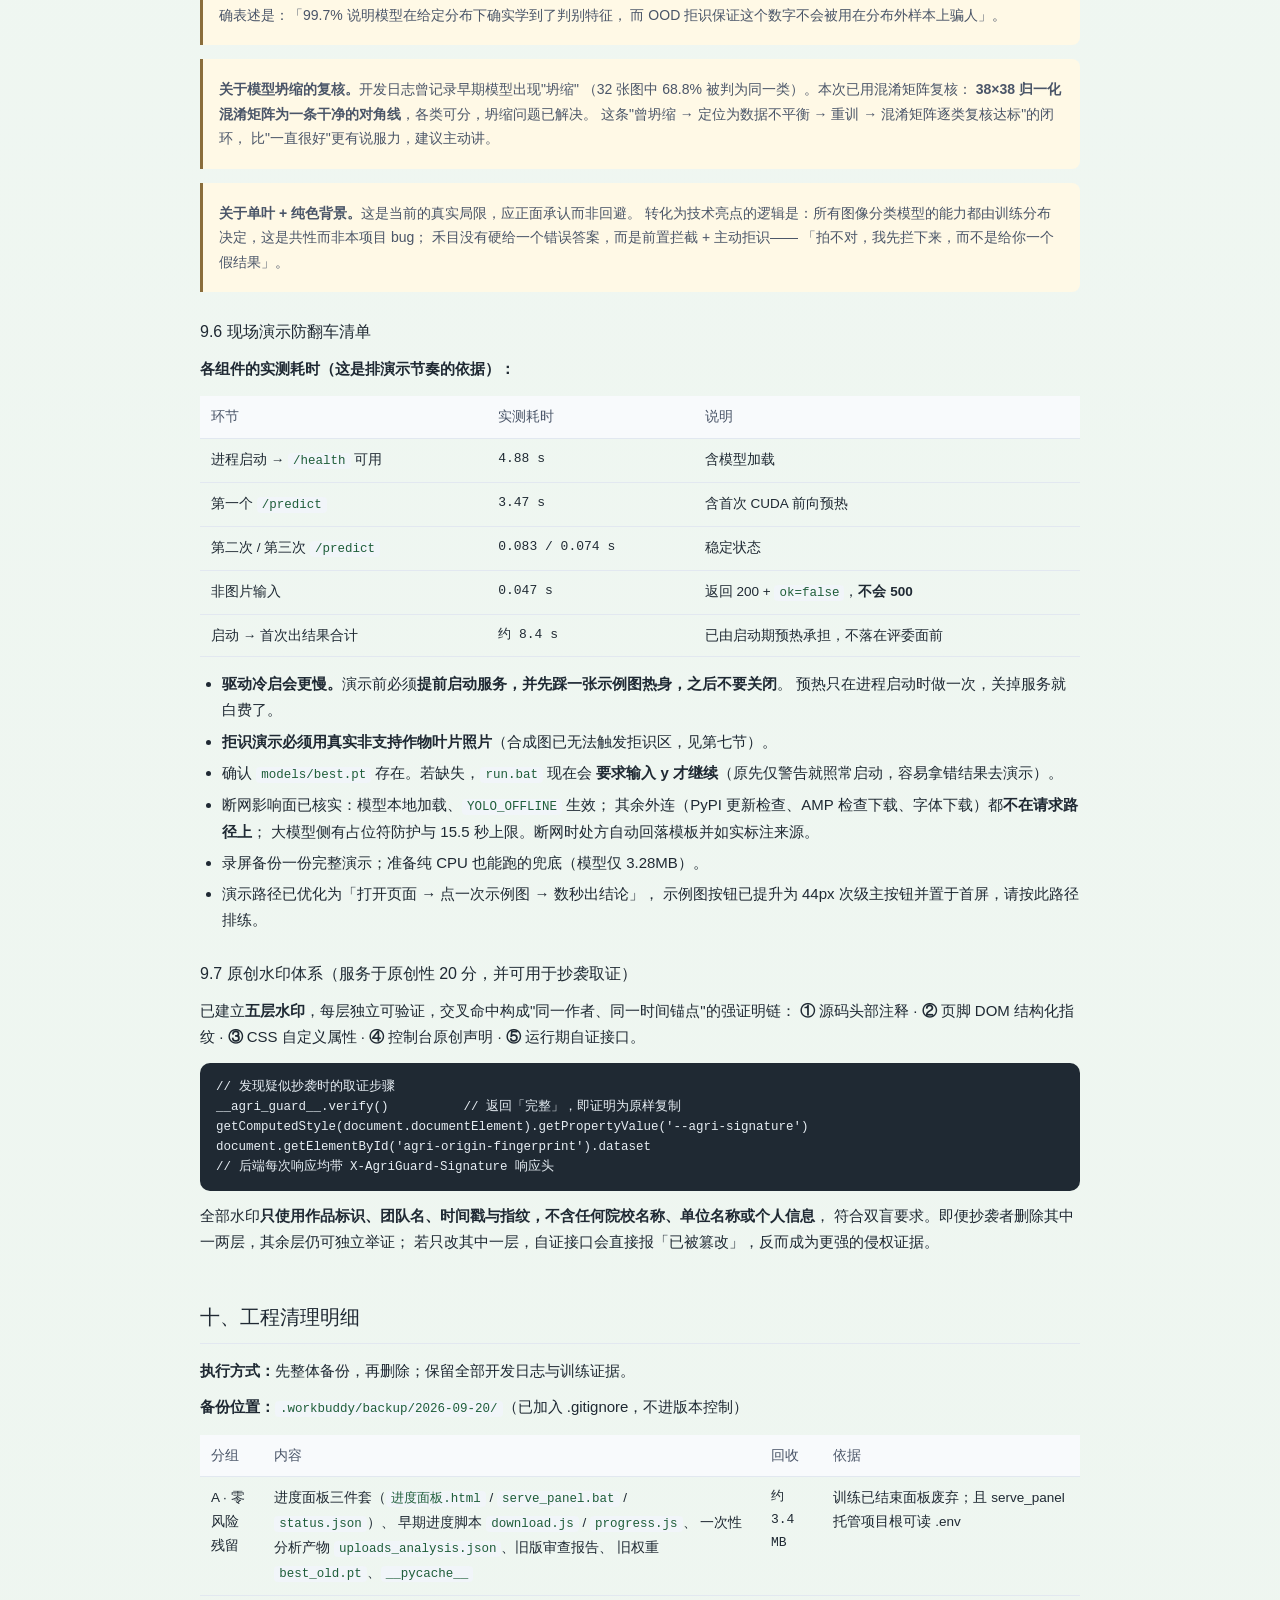
==== commit 43f8486d: "﻿docs: 更正环境可复现性结论；并入运维报告更新 == 更正内容（我上一轮结论已过时）== 上一轮我写的是「本机 fresh 跑 setup.bat 仍会落到 py -3.12（未验证路径）」。 " ====
--- a/docs/项目审查与优化报告.html
+++ b/docs/项目审查与优化报告.html
@@ -589,6 +589,39 @@
   <b>若将来升级 ultralytics，必须重新核实生效的开关名。</b></p>
 </blockquote>
 
+<h3>6.5 环境可复现性的真实边界（写材料时不要说过头）</h3>
+<blockquote class="warn">
+  <p><b>不宜主张「重装一遍 setup.bat 就能 1:1 复现验证环境」——目前不成立。</b>
+  实测（两位同事独立复现）：本机 Windows 的 <code>py</code> 启动器里<b>并没有注册 Python 3.13</b>
+  （<code>py -0p</code> 只列出 3.14 默认 / 3.12 / 3.11，<code>py -3.13</code> 直接报
+  <code>No runtime installed</code>）。而本项目已验证的那套 <code>.venv</code>（Python 3.13.14）
+  所依赖的解释器是<b>独立分发的、不在启动器注册表里</b>，
+  其 <code>pyvenv.cfg</code> 的 <code>home</code> 指向
+  <code>&lt;用户目录&gt;\.workbuddy\binaries\python\versions\3.13.12\python.exe</code>
+  （目录名叫 3.13.12，实际版本为 <b>3.13.14</b>，勿以目录名为准）。</p>
+  <p><b>因此：</b>只把 <code>py -3.13</code> 放进探测链是<b>不够的</b>——它在这台机器上探测不到，
+  会静默落到 <code>py -3.12</code> 这条<b>未验证路径</b>上。必须**额外探测独立解释器的已知路径**
+  才能命中 3.13。</p>
+  <p><b>已做的补全与实测结果：</b><code>setup.bat</code> 的探测顺序改为
+  <code>AGRI_PYTHON</code> 环境变量 → <code>py -3.13</code> → <b>已知独立解释器路径</b> →
+  <code>py -3.12</code> → <code>python</code>，并逐条标注所用解释器是否为已验证版本，
+  自检时打印 <code>sys.executable</code>。</p>
+  <p><b>实测（补全后复核）：本机 fresh 跑 <code>setup.bat</code> 会命中独立解释器路径 →
+  Python 3.13.14，即已验证路径，复现缺口在本机已补上。</b>
+  仅当一台干净机器同时满足「未设 <code>AGRI_PYTHON</code>、launcher 无 3.13、
+  且不存在该独立解释器路径」三个条件时才会落到 3.12（未验证）；
+  这种情况下显式指定即可复现验证环境：</p>
+  <pre><code>set AGRI_PYTHON=C:\path\to\python313\python.exe
+setup.bat</code></pre>
+  <p><b>建议的对外表述</b>（如实、不含糊）：「<code>.venv</code> 基础解释器为 Python 3.13.14；
+  <code>setup.bat</code> 会优先探测该 3.13 解释器，并在输出中标注所用解释器是否已验证；
+  若目标机器没有 3.13，则退回 3.12（可正常安装与运行，但未做回归验证），
+  此时可用 <code>AGRI_PYTHON</code> 指定。」</p>
+  <p><b>为什么仍不阻塞：</b>cu126 索引同时提供 <code>cp312</code> / <code>cp313</code>
+  的 Windows wheel，3.12 能装能跑；这是<b>验证覆盖</b>缺口，不是「装不上」。
+  完整说明见 <code>docs/数据复现.md</code> 第 1.0 节。</p>
+</blockquote>
+
 <!-- ============================================================ -->
 <h2>七、回归测试的沉默失败（重要）</h2>
 
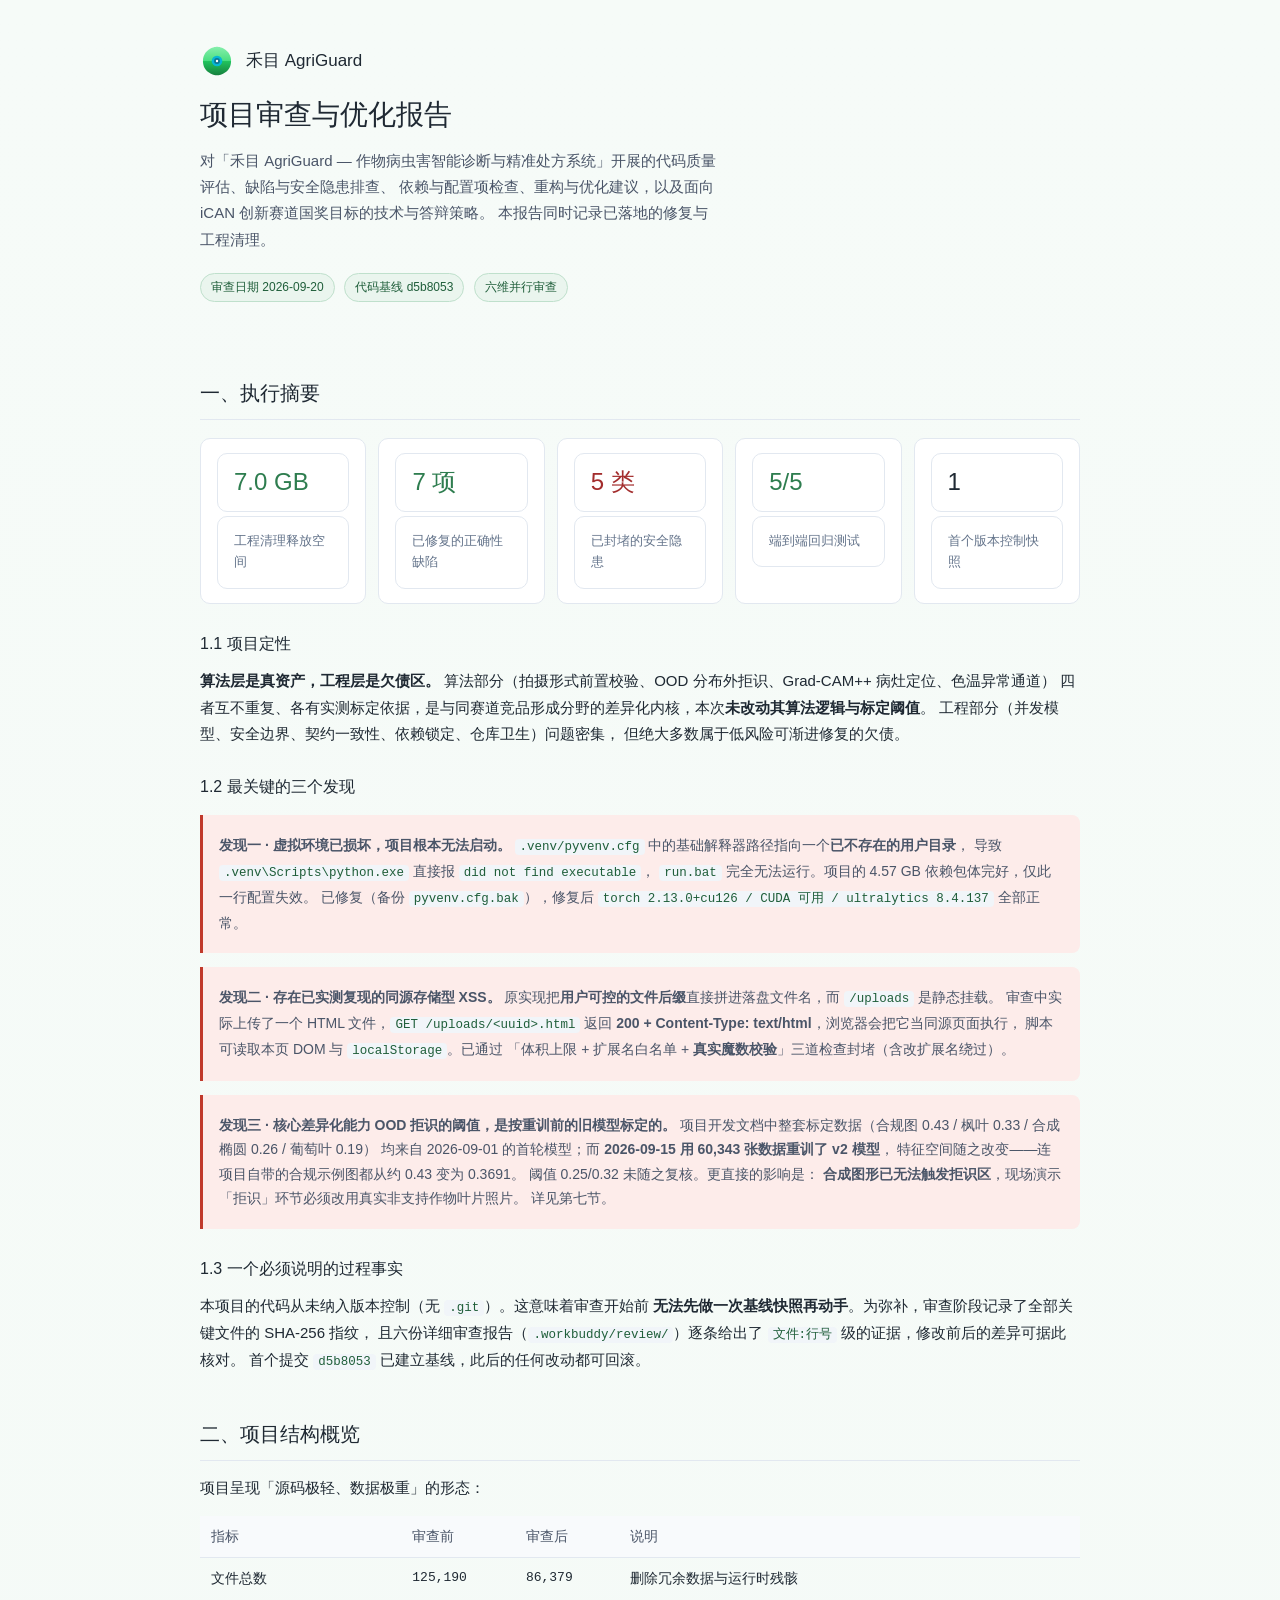
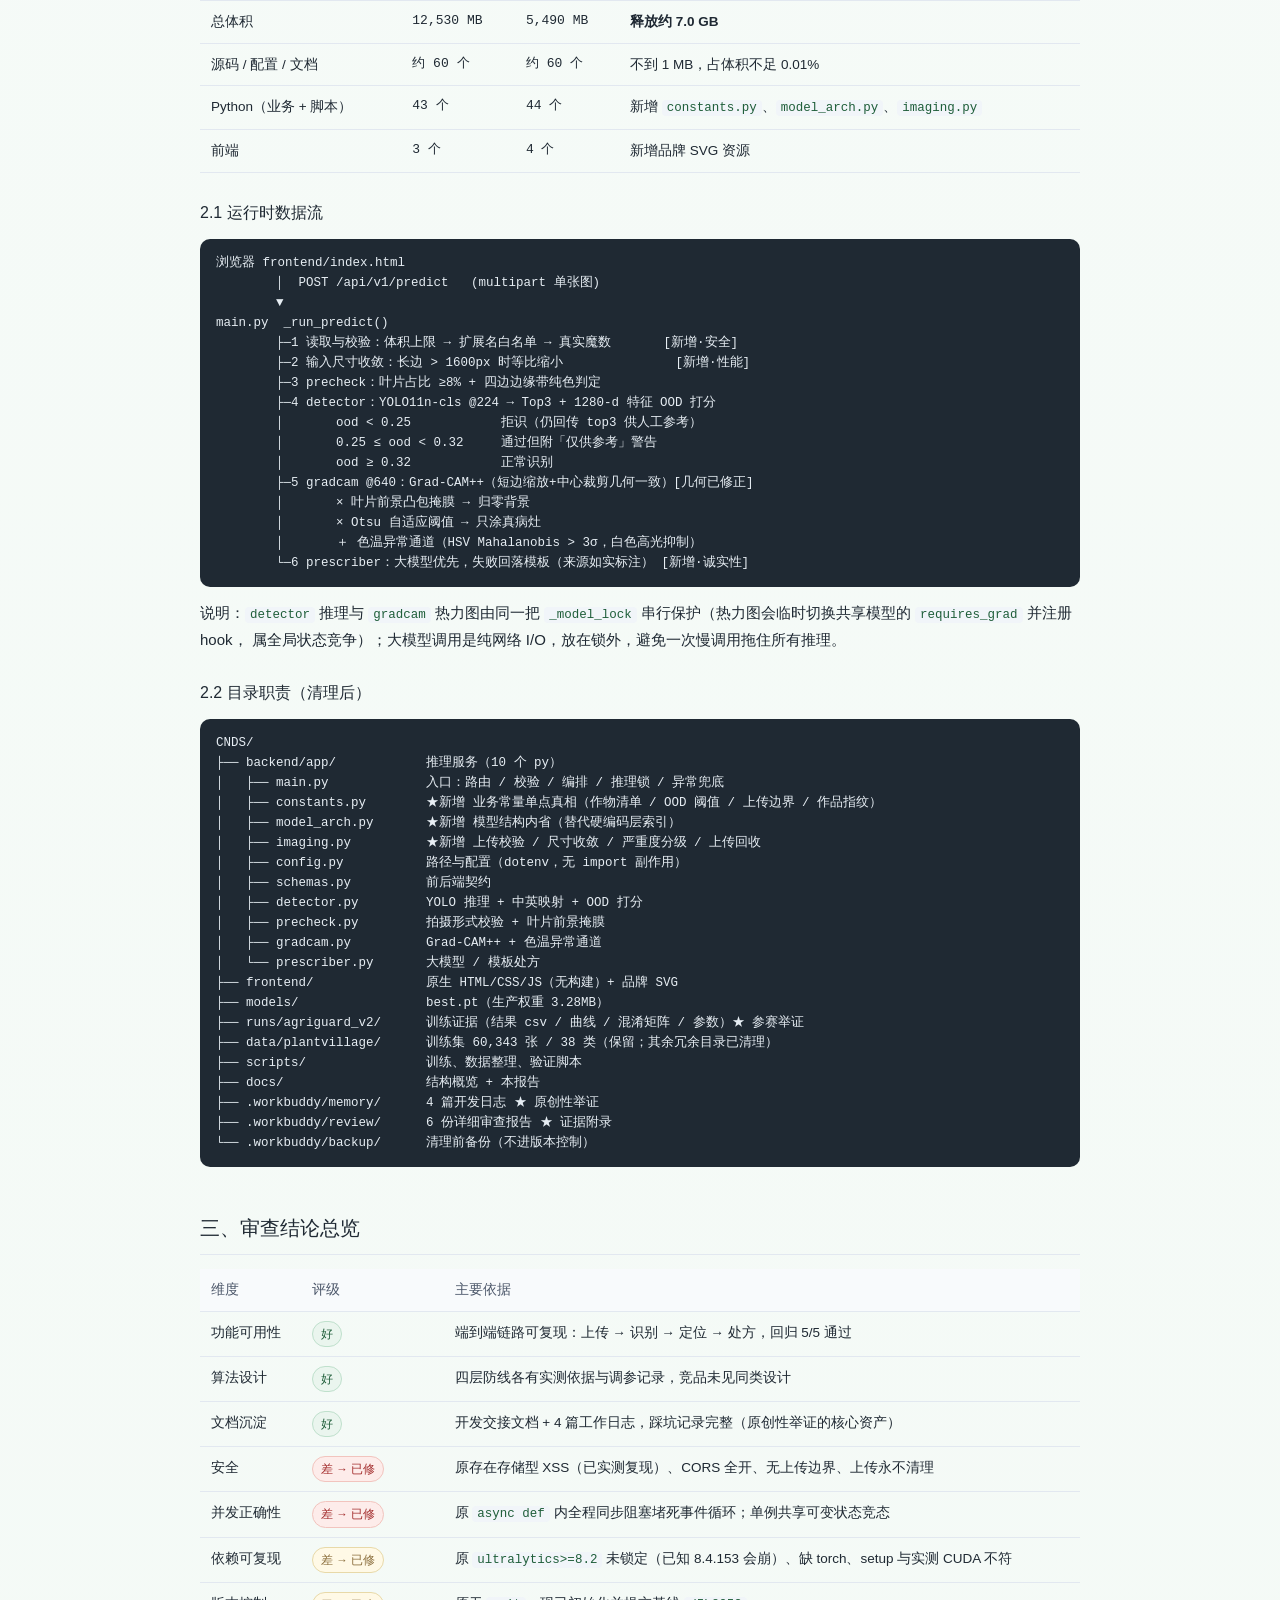
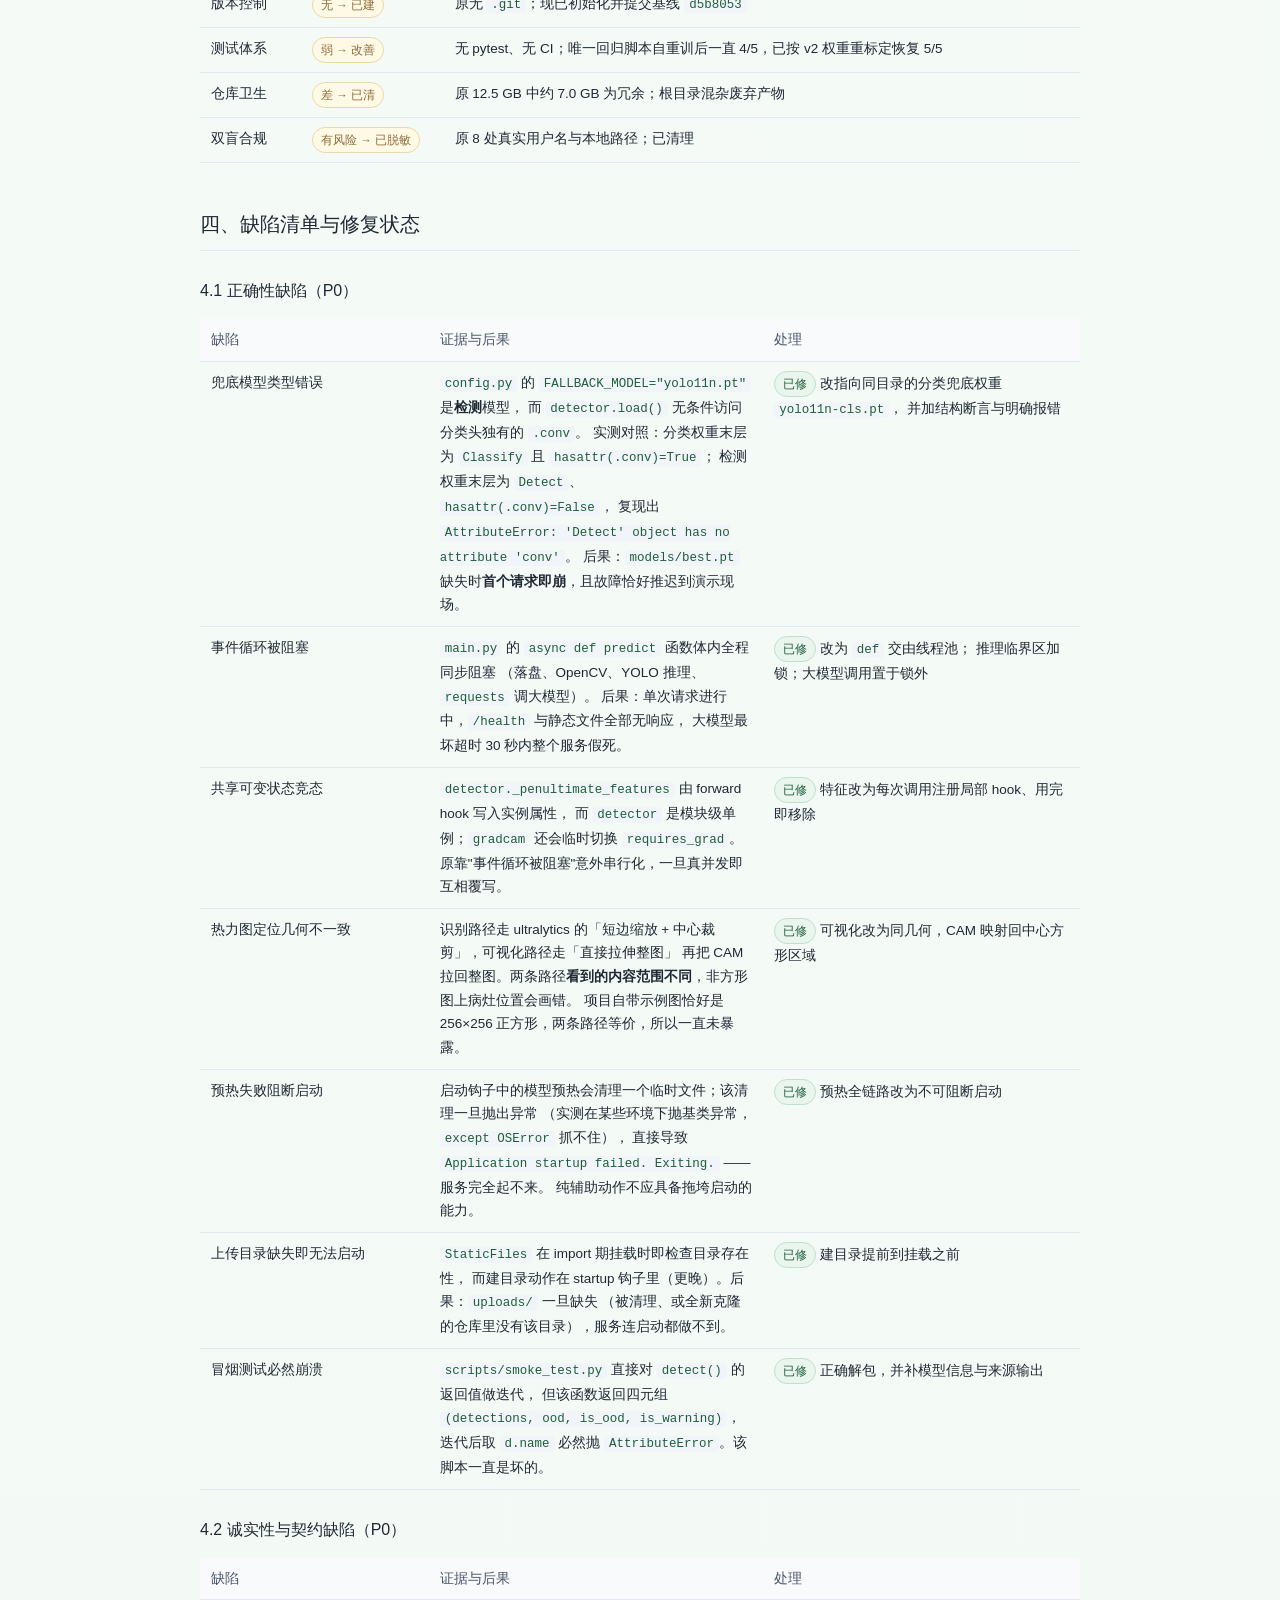
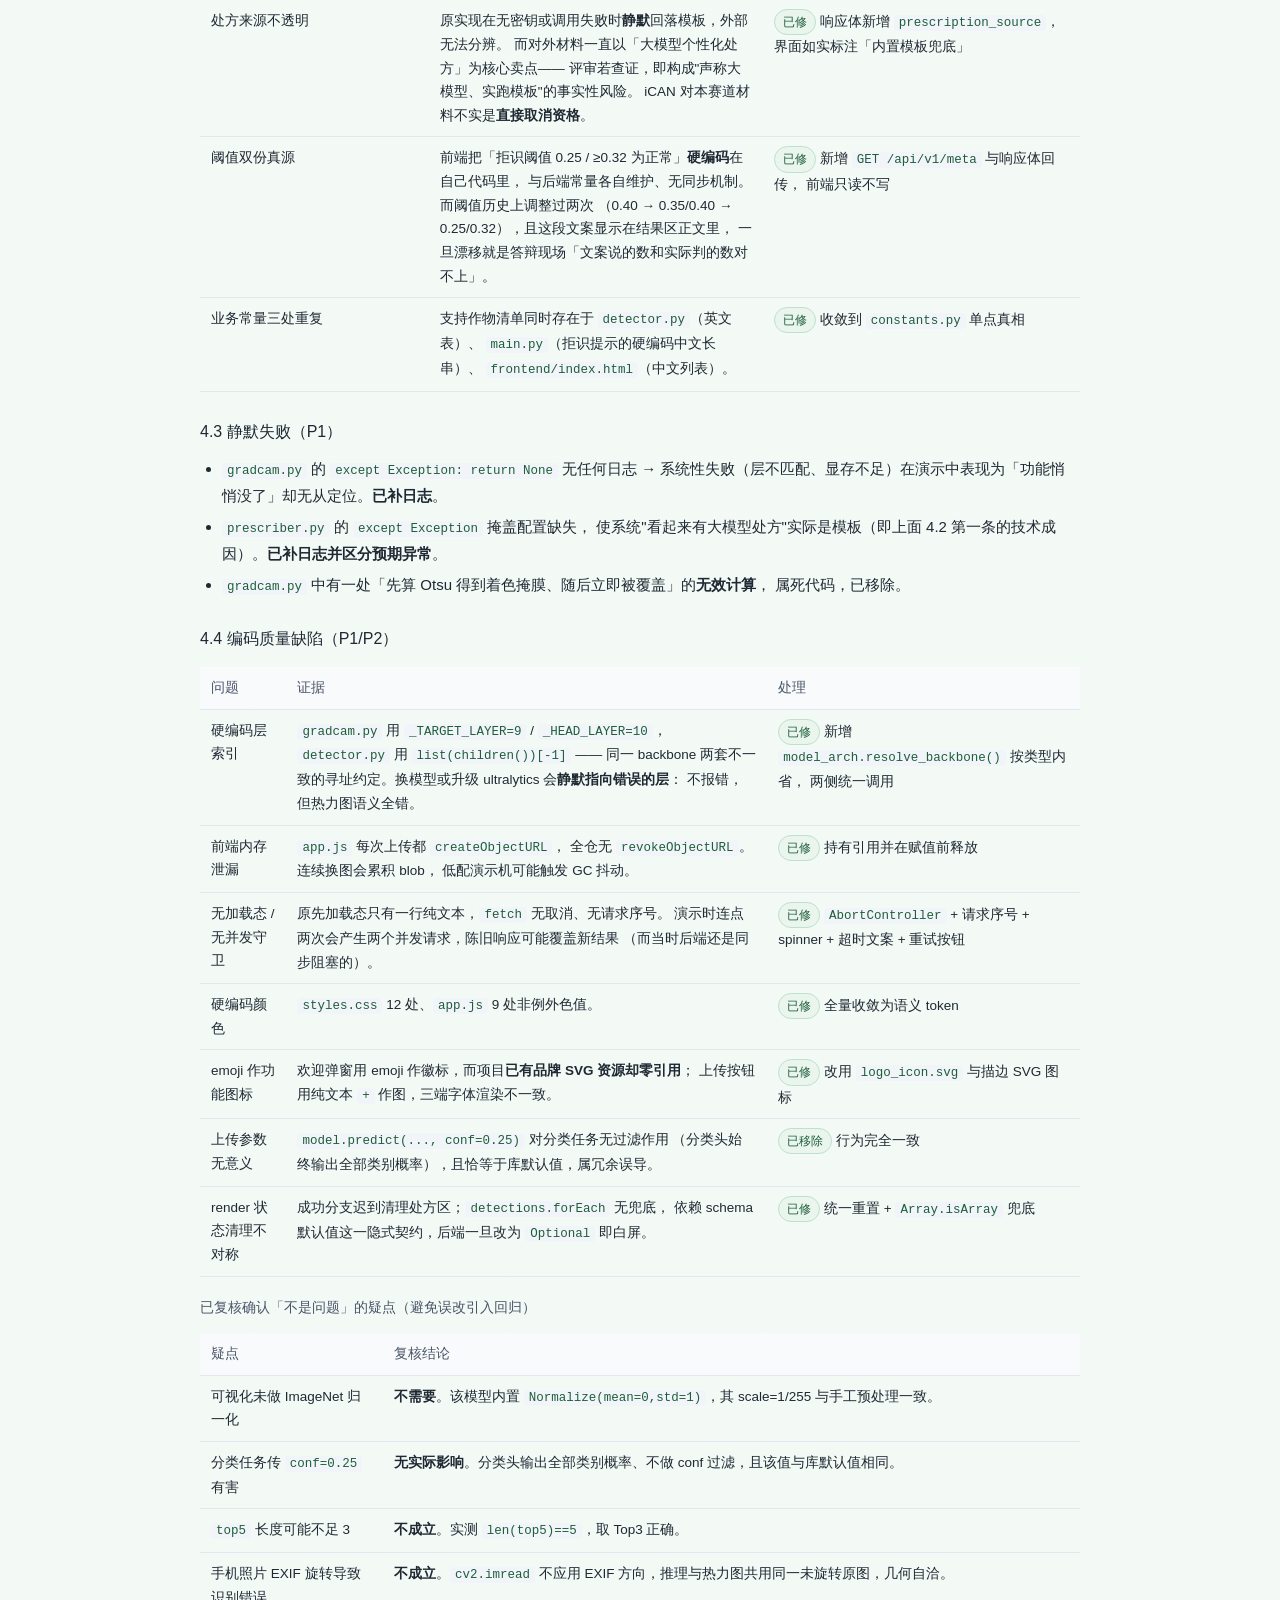
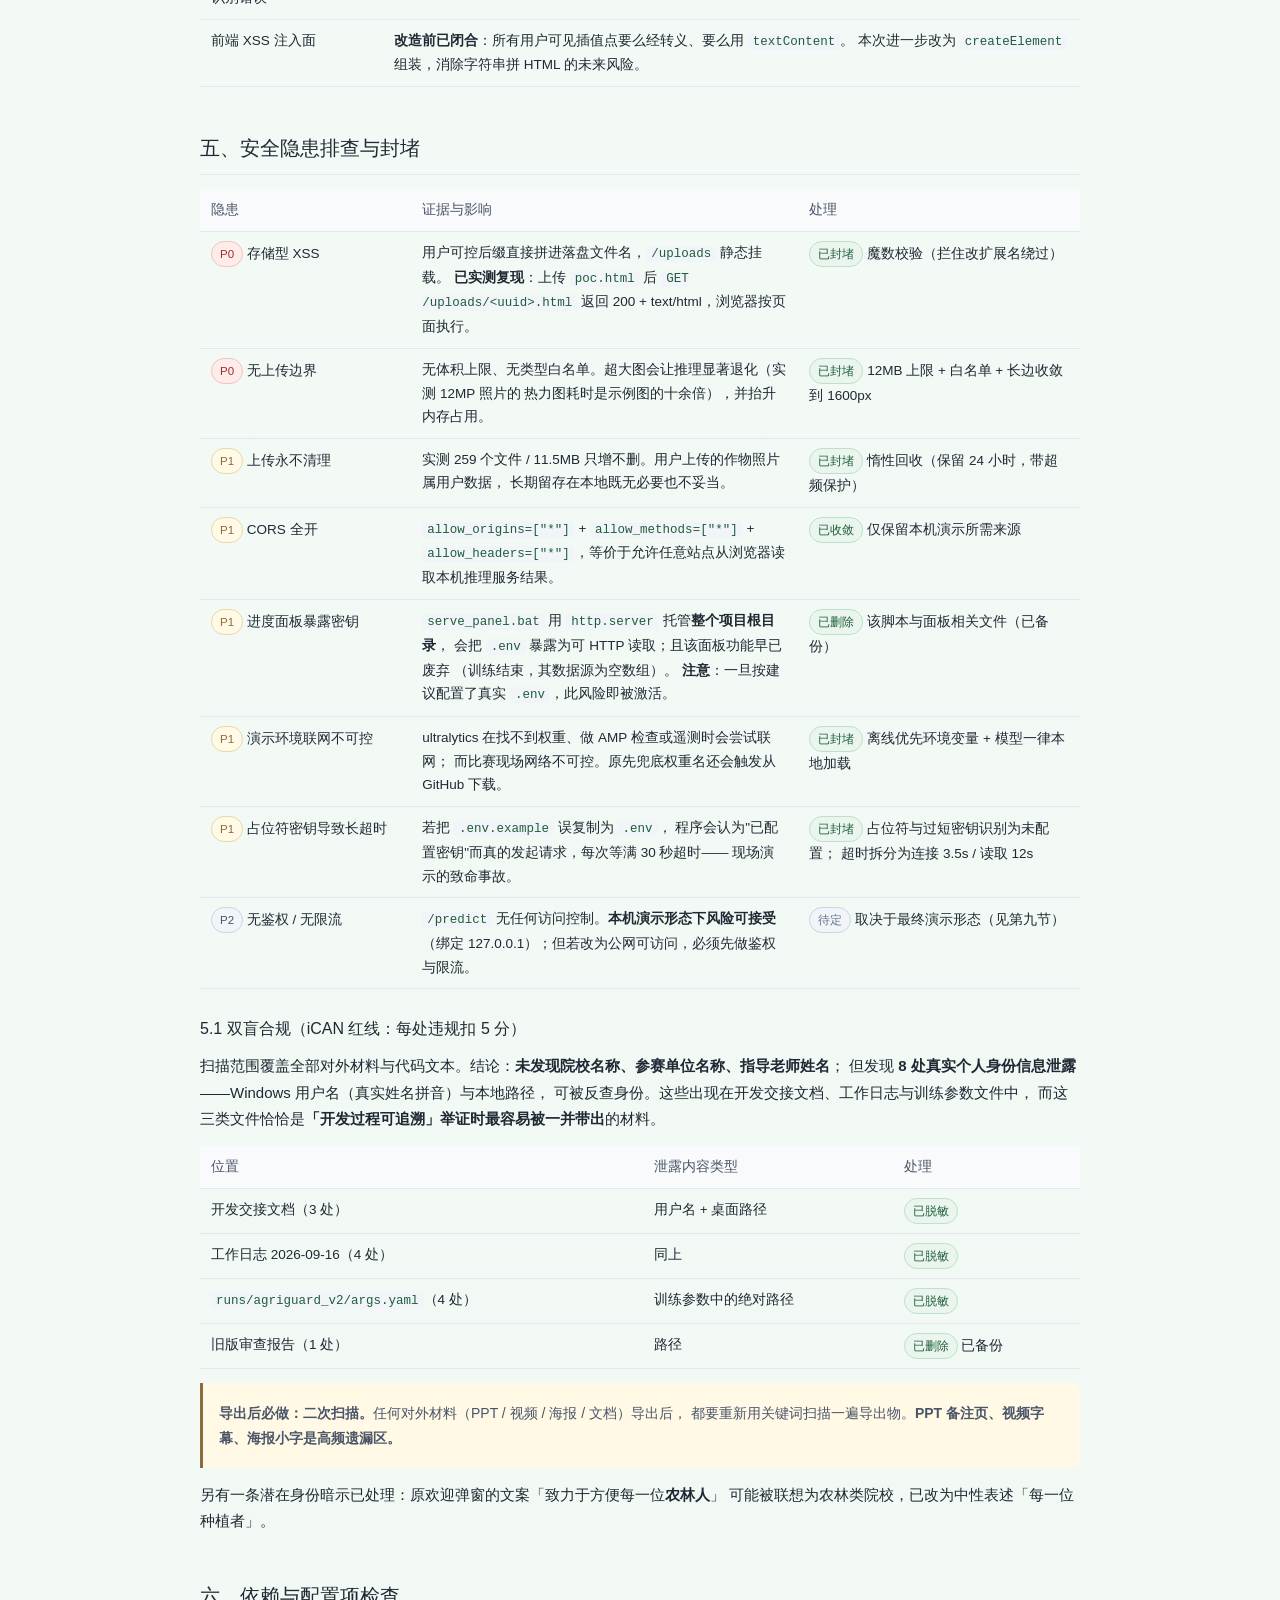
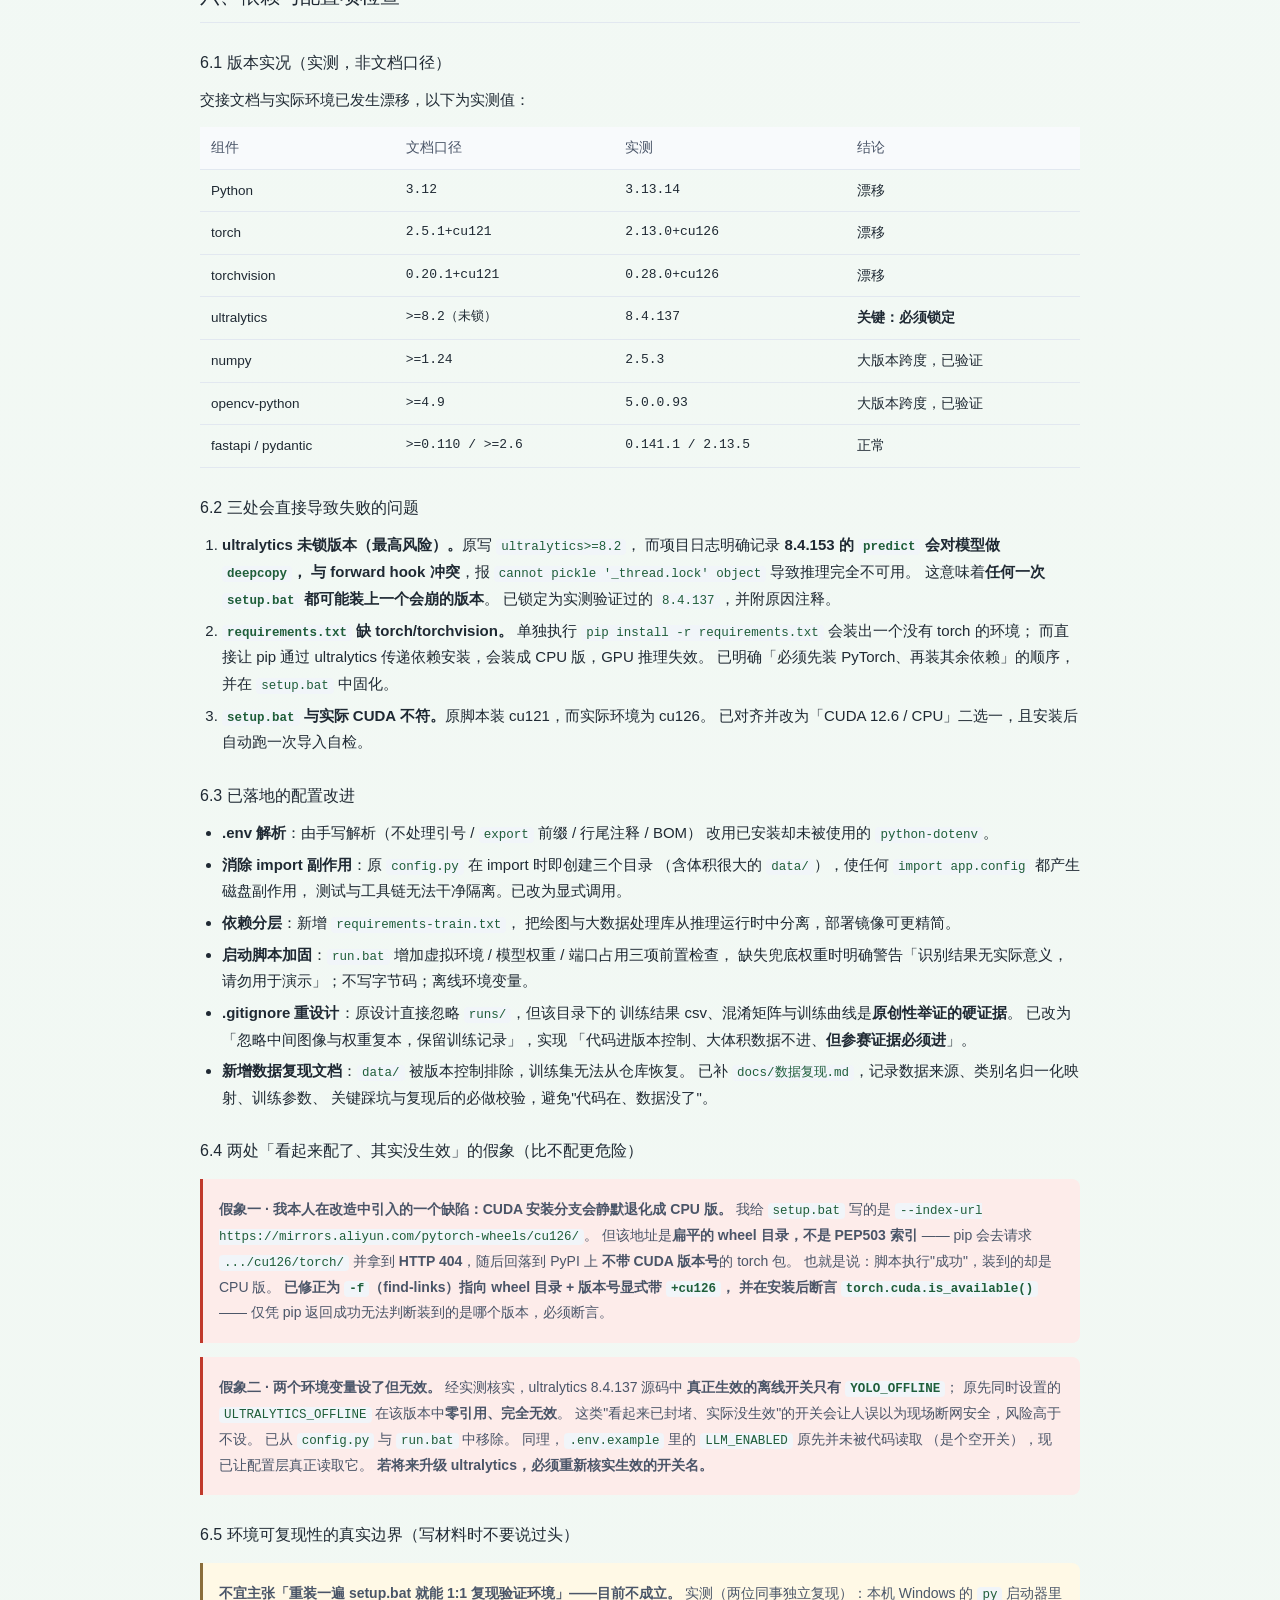
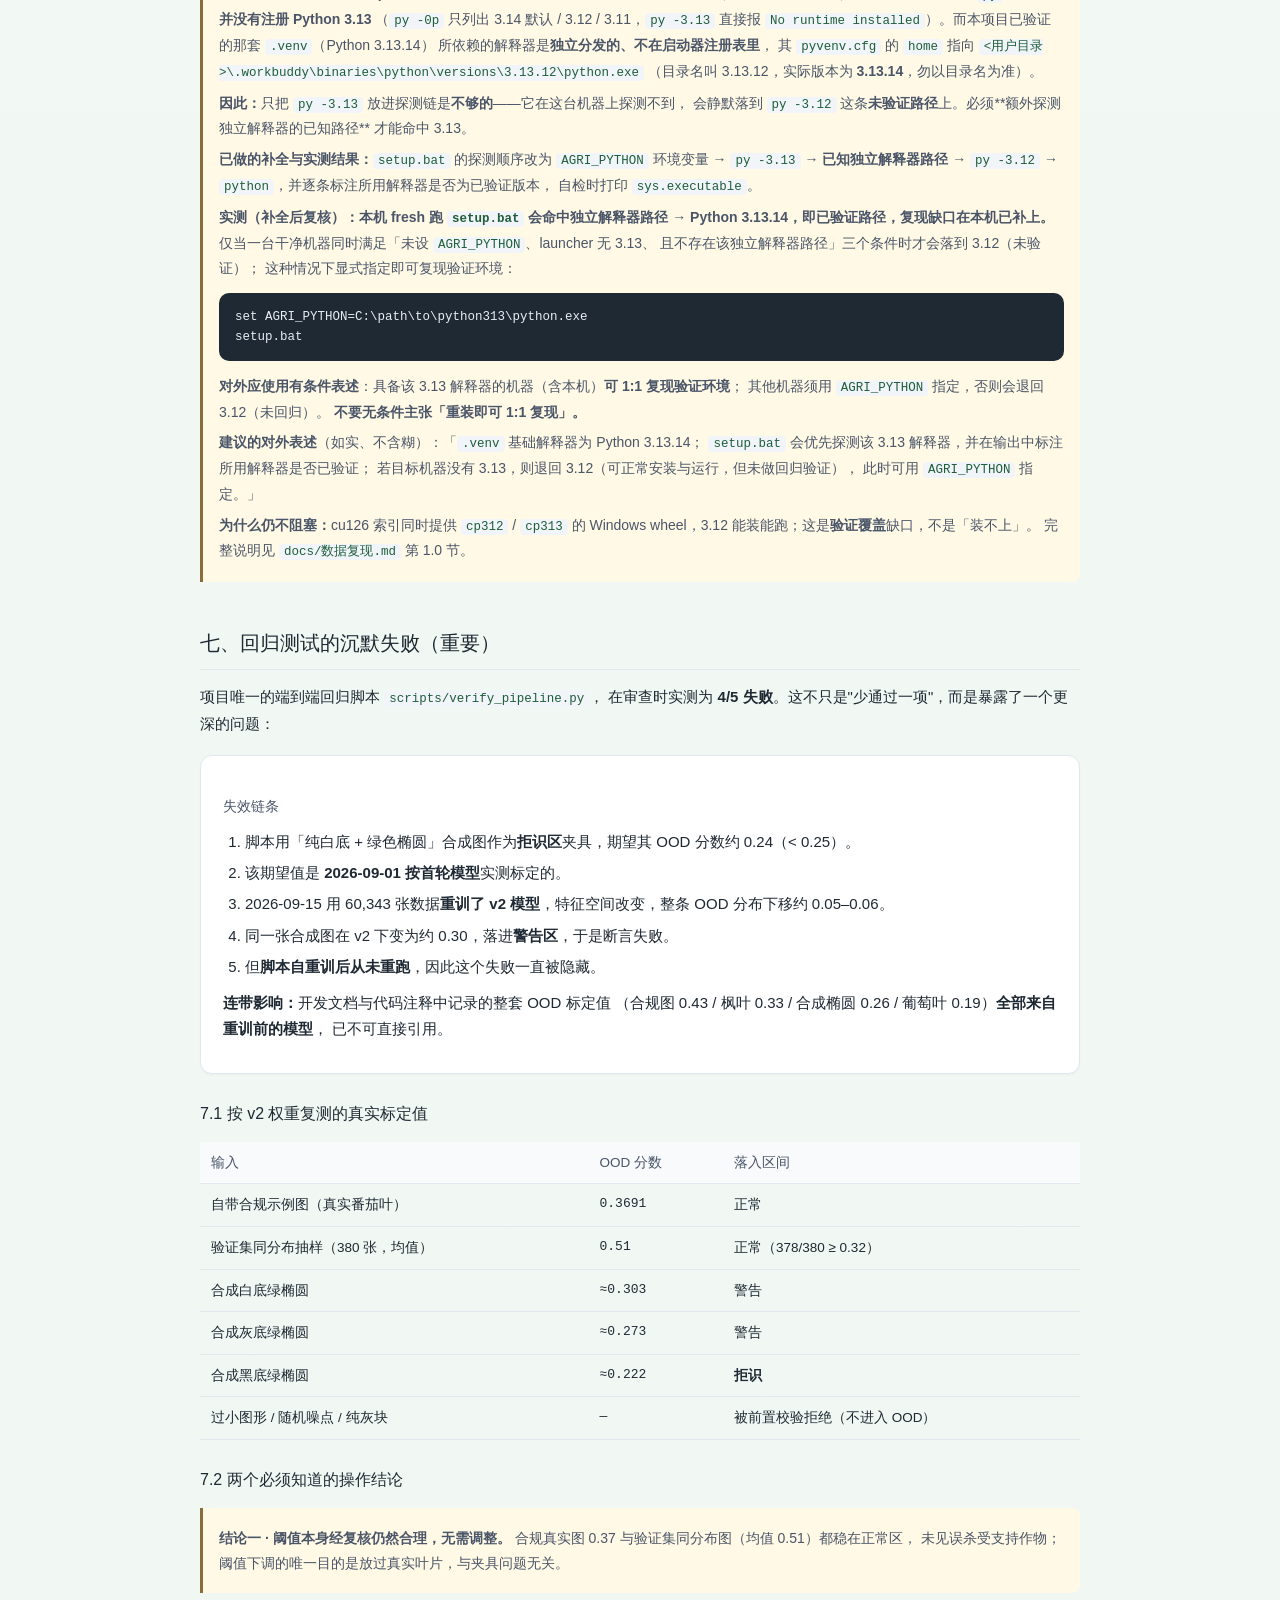
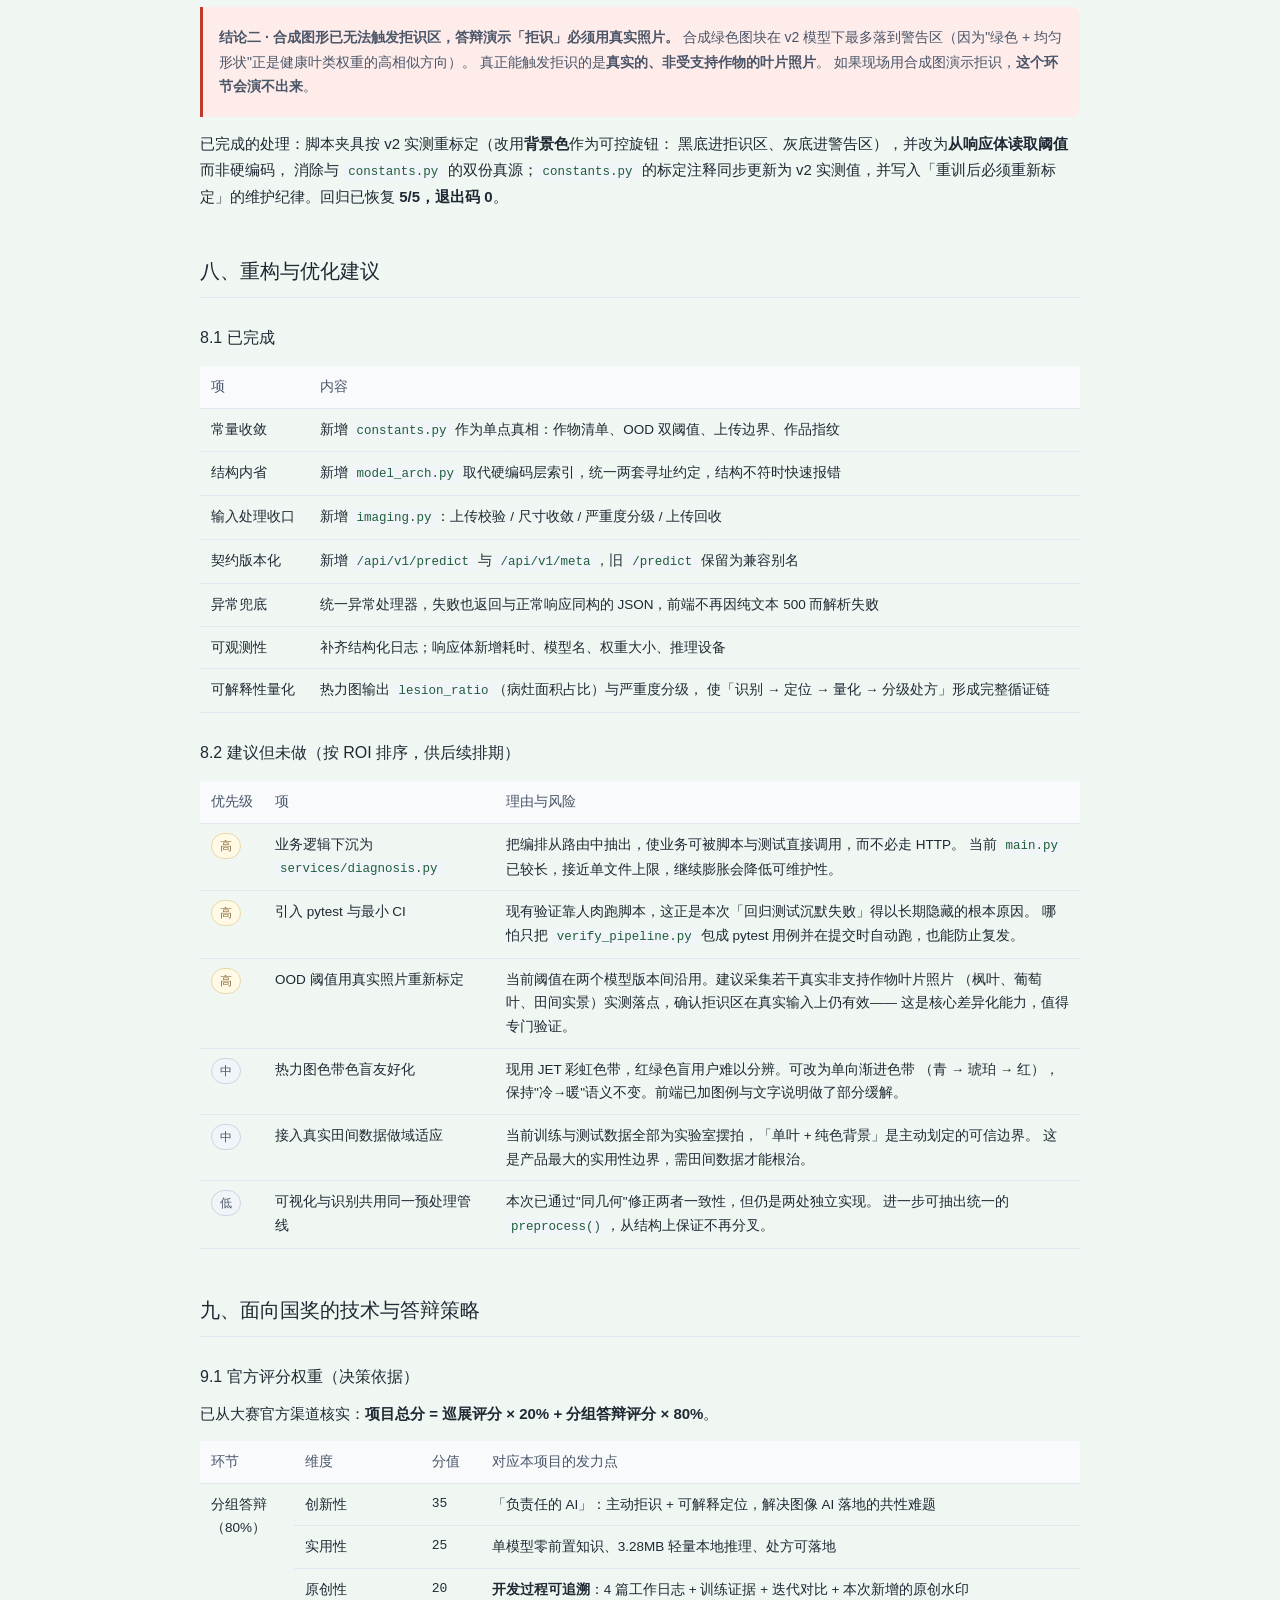
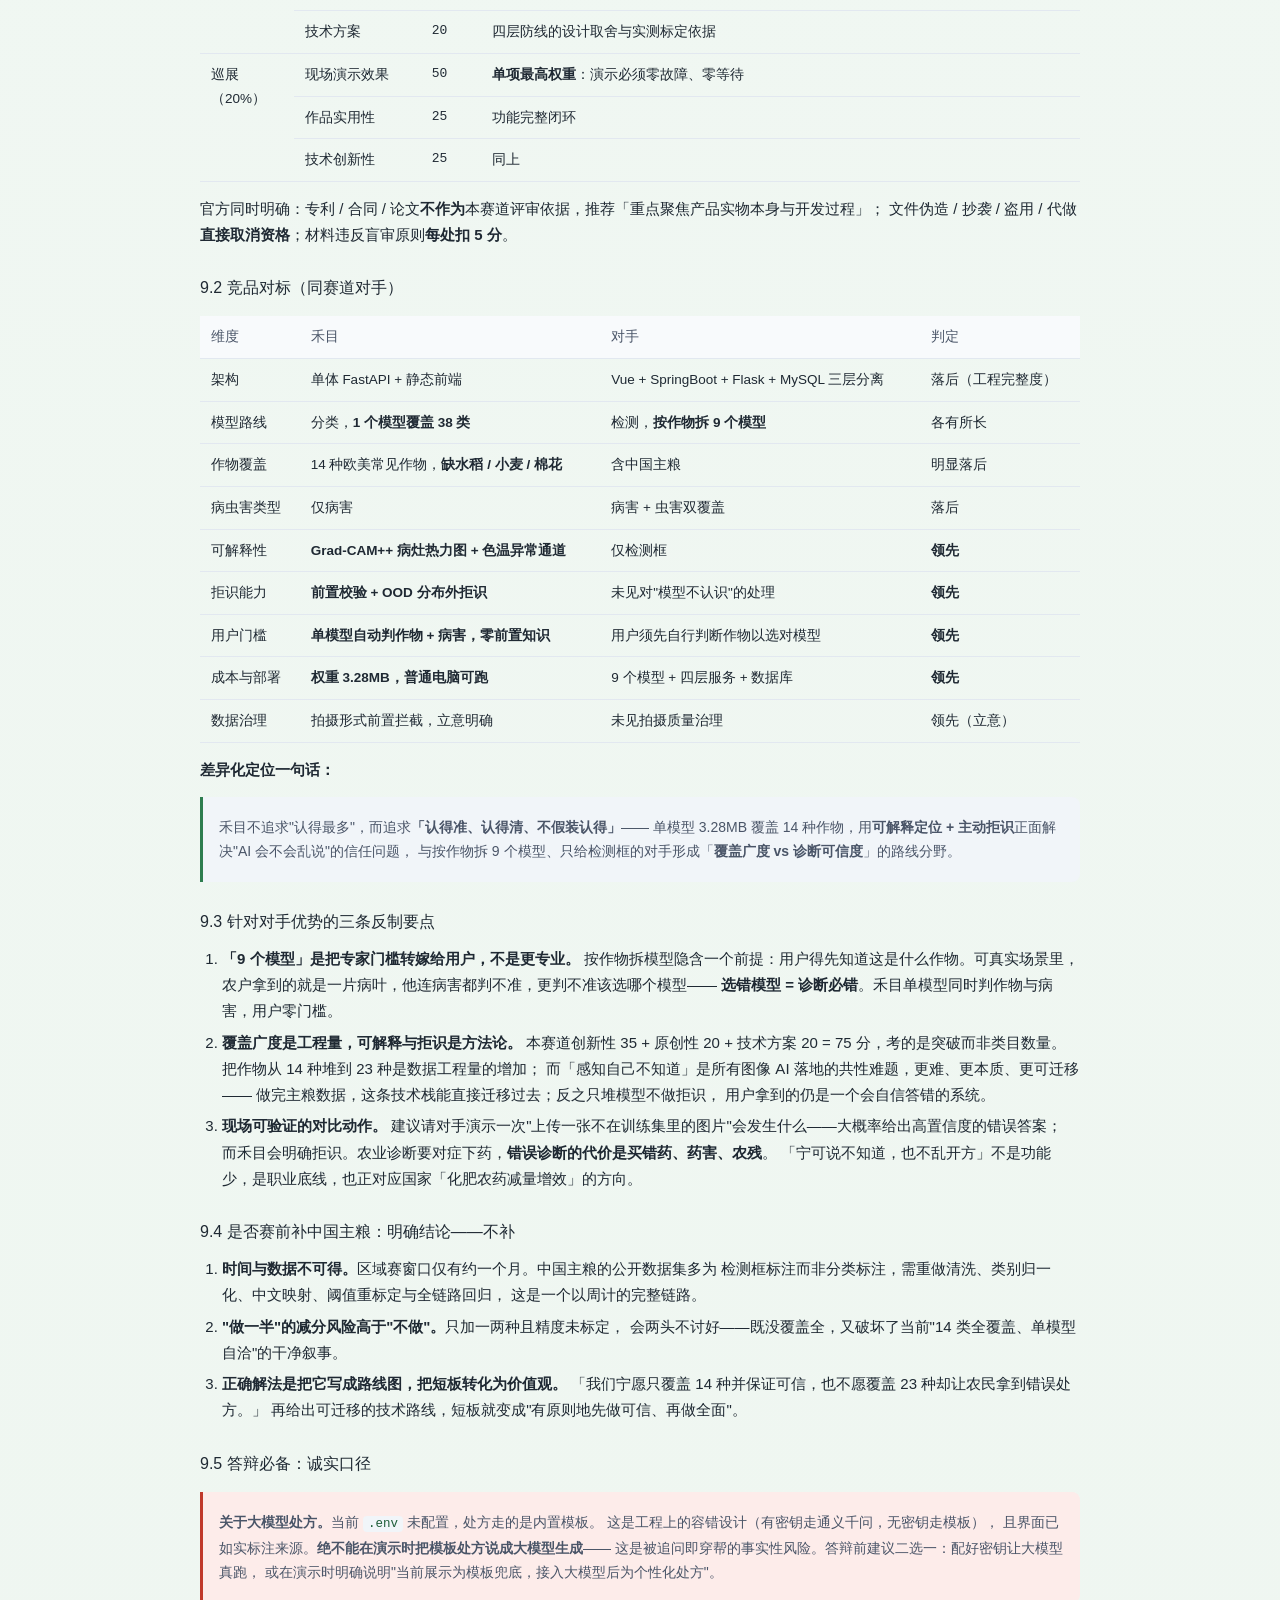
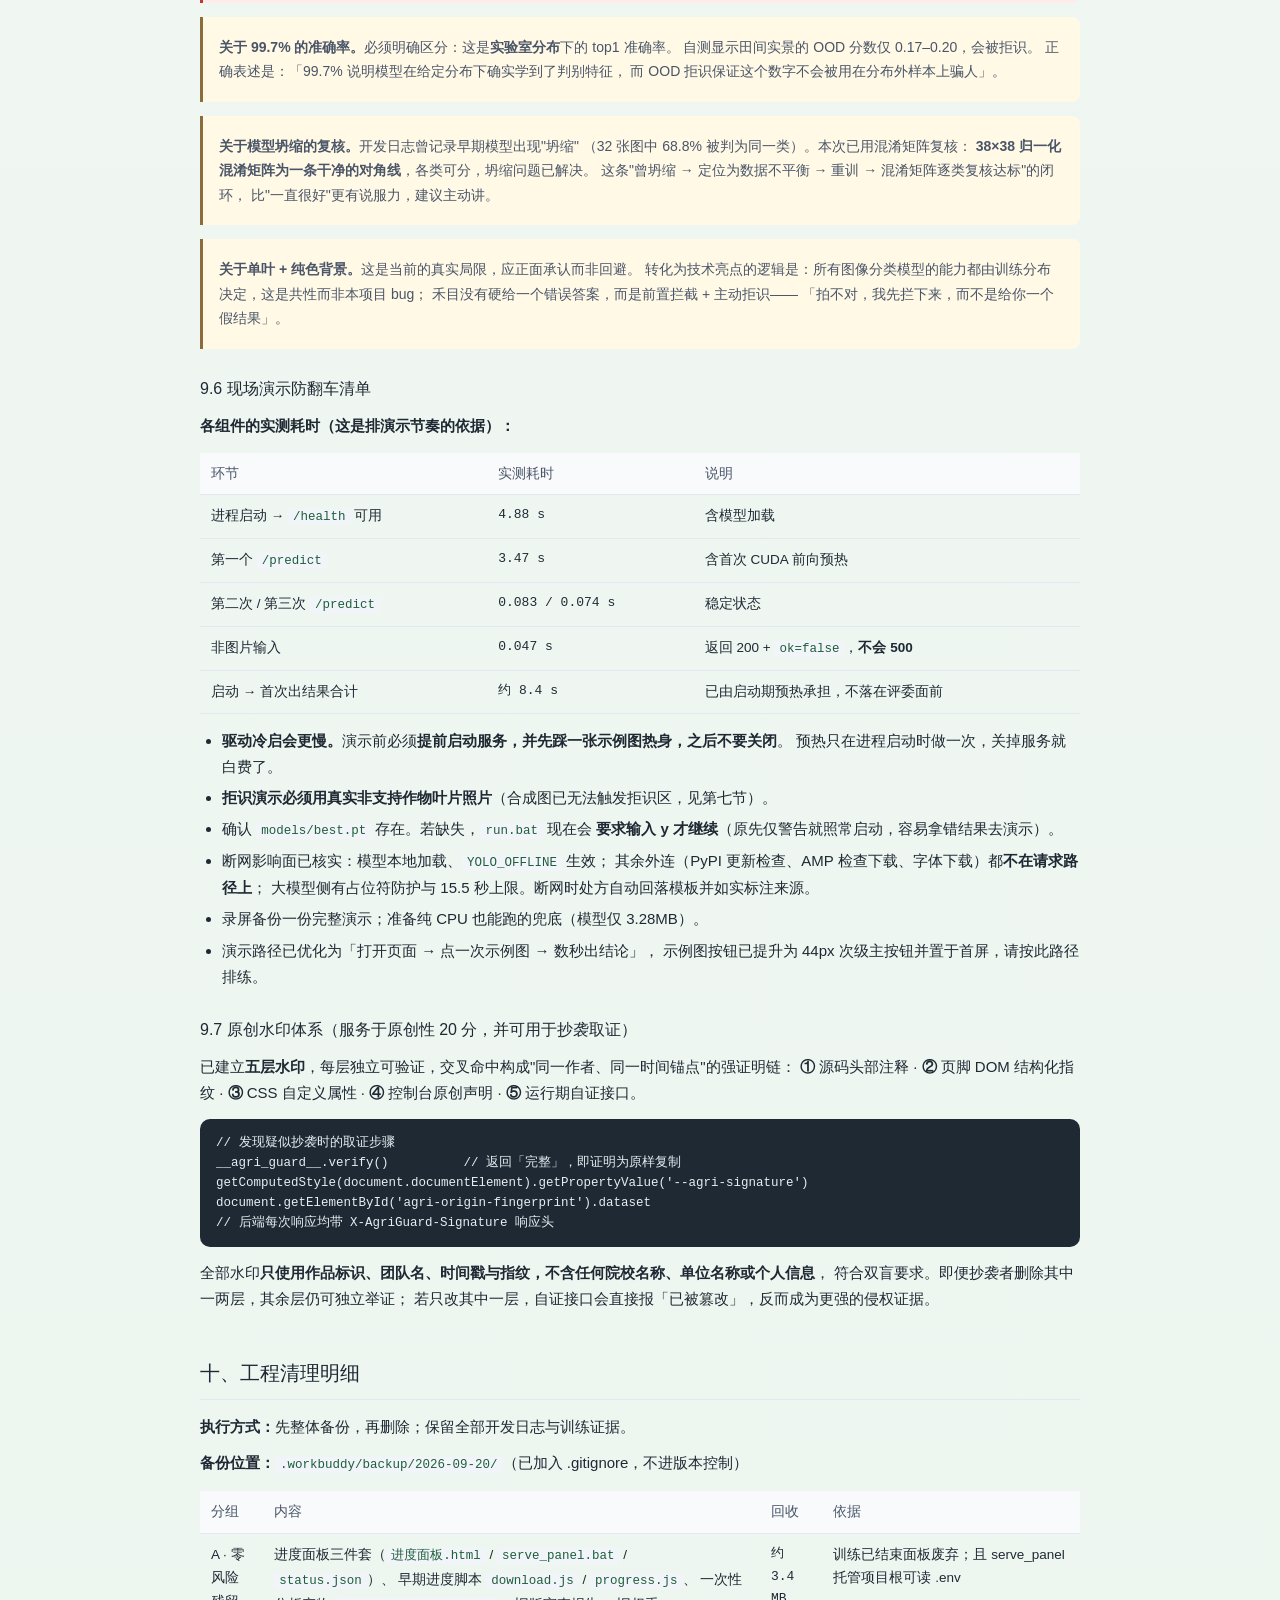
==== commit 4e292a14: "﻿docs: 环境可复现性改为有条件表述 按运维维度建议，在报告中明确"有条件表述"，避免无条件主张： - 具备该 3.13 解释器的机器（含本机）：可 1:1 复现验证环境； - 其他机器：须用 A" ====
--- a/docs/项目审查与优化报告.html
+++ b/docs/项目审查与优化报告.html
@@ -613,6 +613,9 @@
   这种情况下显式指定即可复现验证环境：</p>
   <pre><code>set AGRI_PYTHON=C:\path\to\python313\python.exe
 setup.bat</code></pre>
+  <p><b>对外应使用有条件表述</b>：具备该 3.13 解释器的机器（含本机）<b>可 1:1 复现验证环境</b>；
+  其他机器须用 <code>AGRI_PYTHON</code> 指定，否则会退回 3.12（未回归）。
+  <b>不要无条件主张「重装即可 1:1 复现」。</b></p>
   <p><b>建议的对外表述</b>（如实、不含糊）：「<code>.venv</code> 基础解释器为 Python 3.13.14；
   <code>setup.bat</code> 会优先探测该 3.13 解释器，并在输出中标注所用解释器是否已验证；
   若目标机器没有 3.13，则退回 3.12（可正常安装与运行，但未做回归验证），
